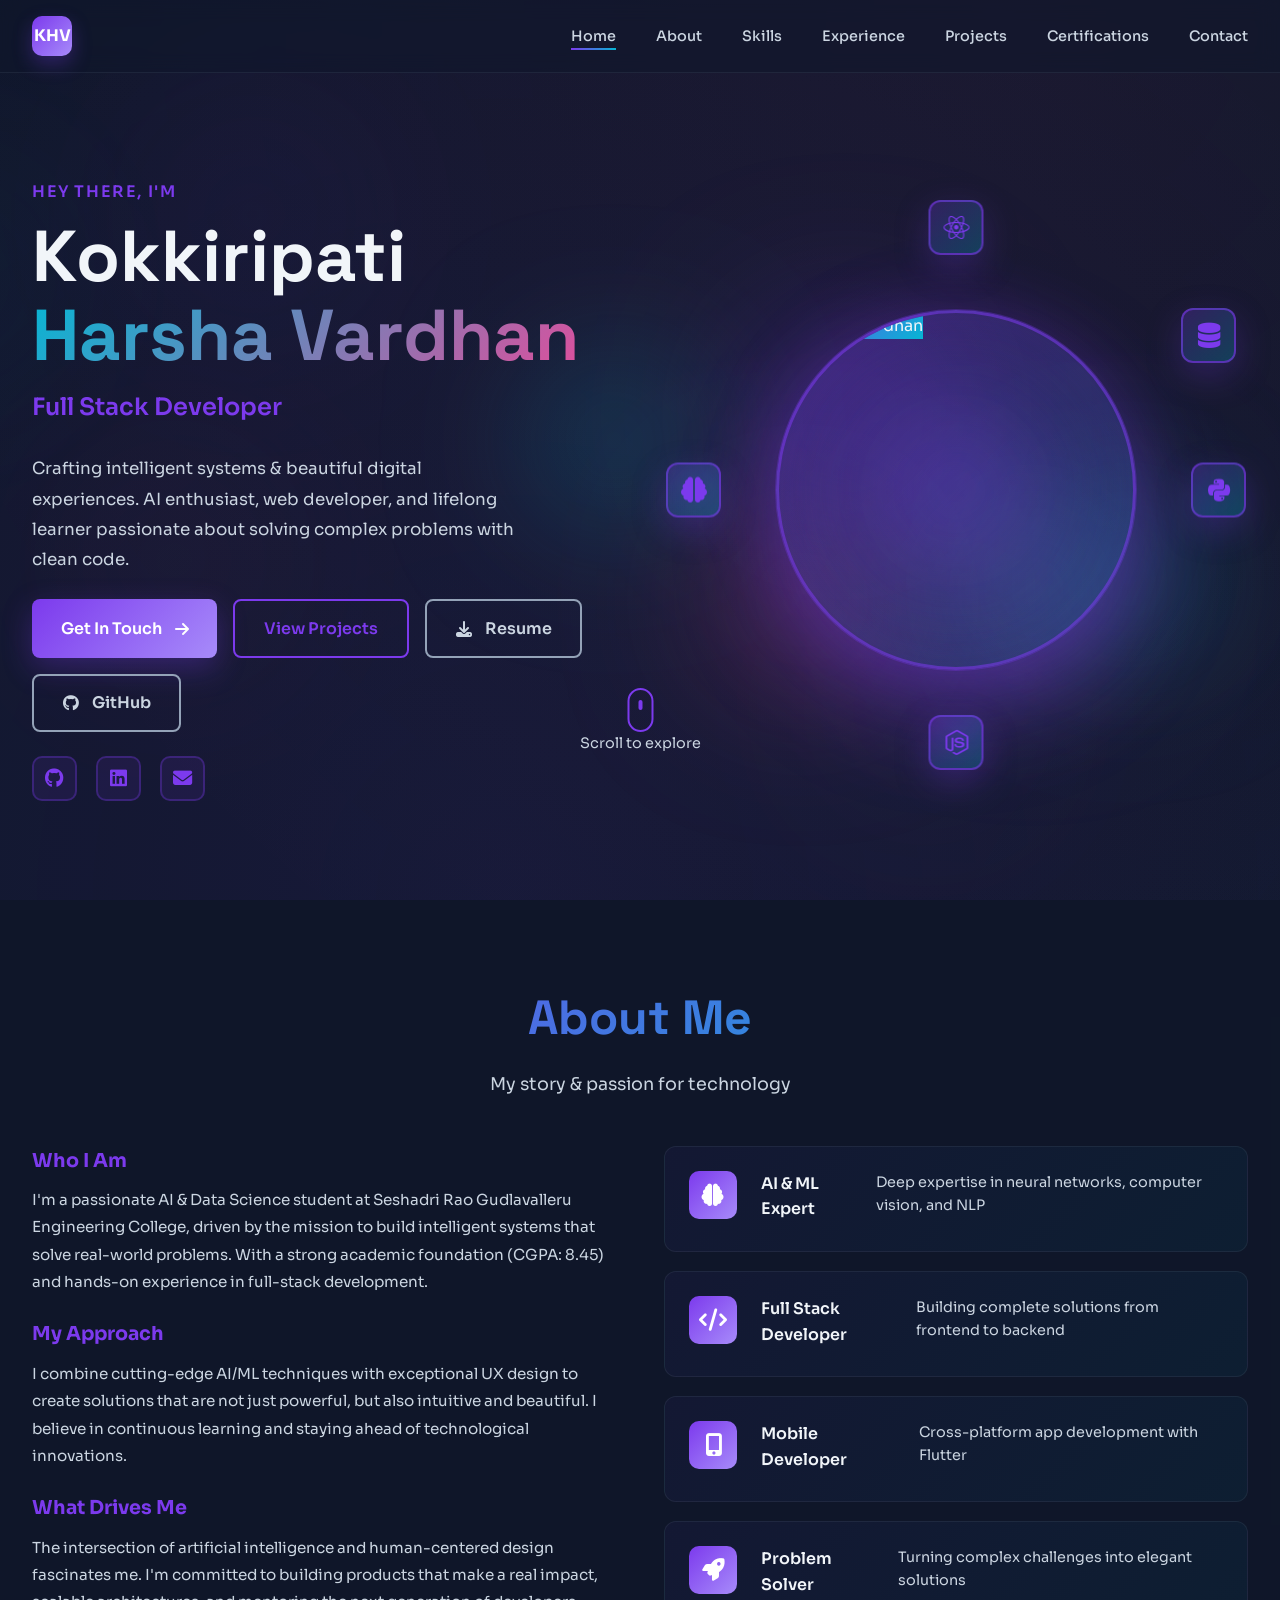
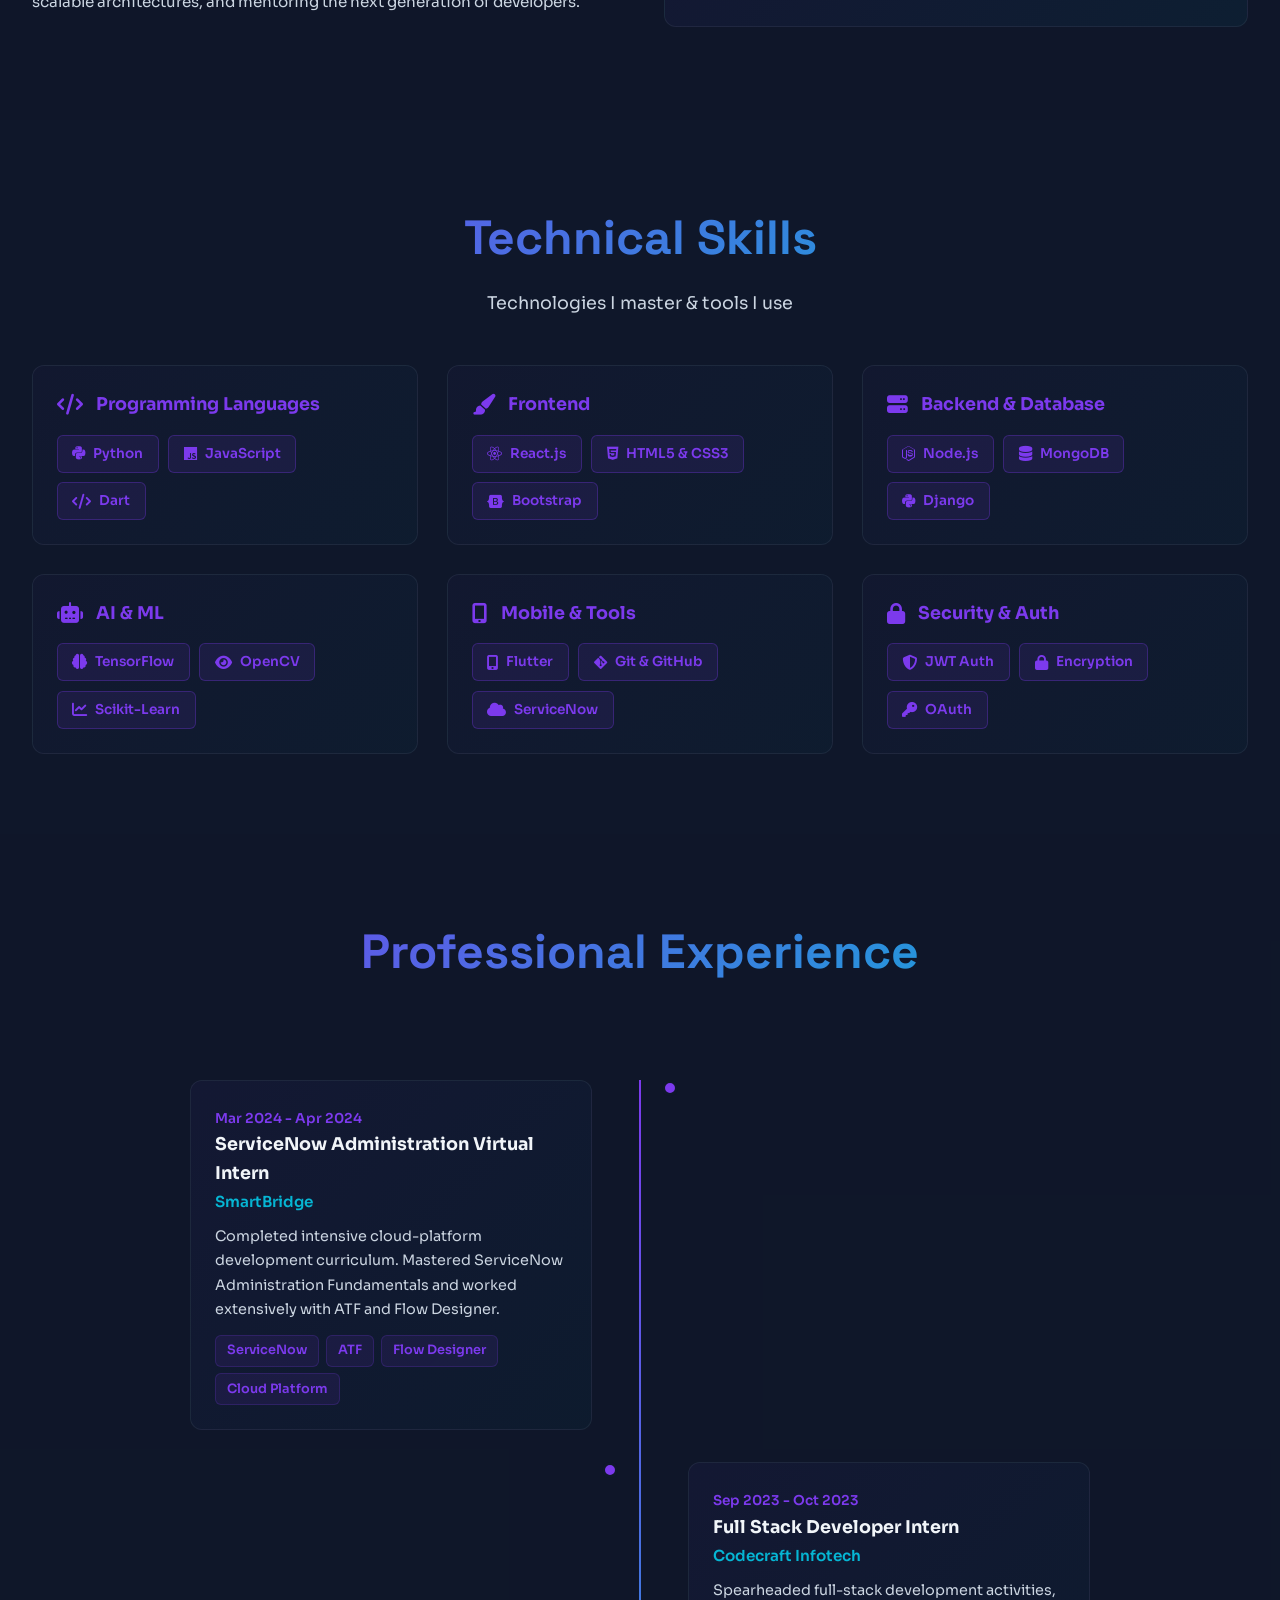
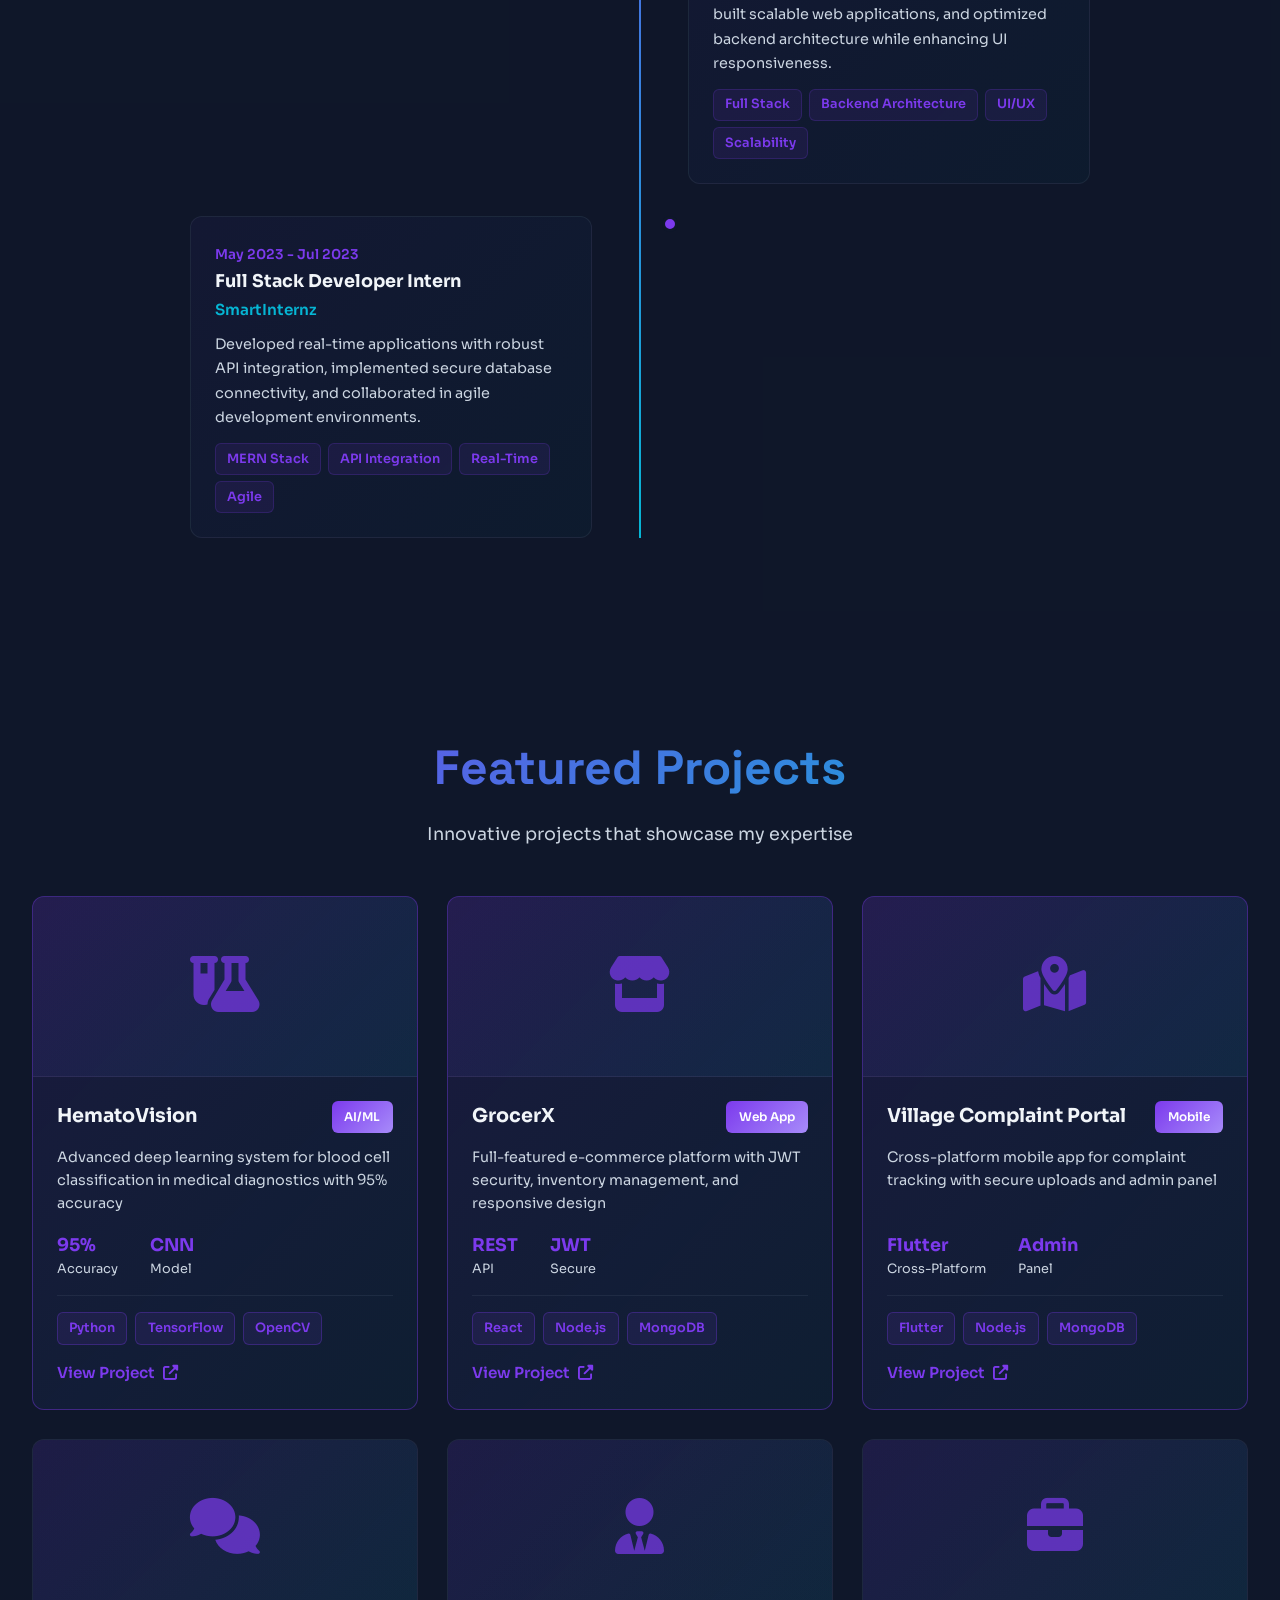
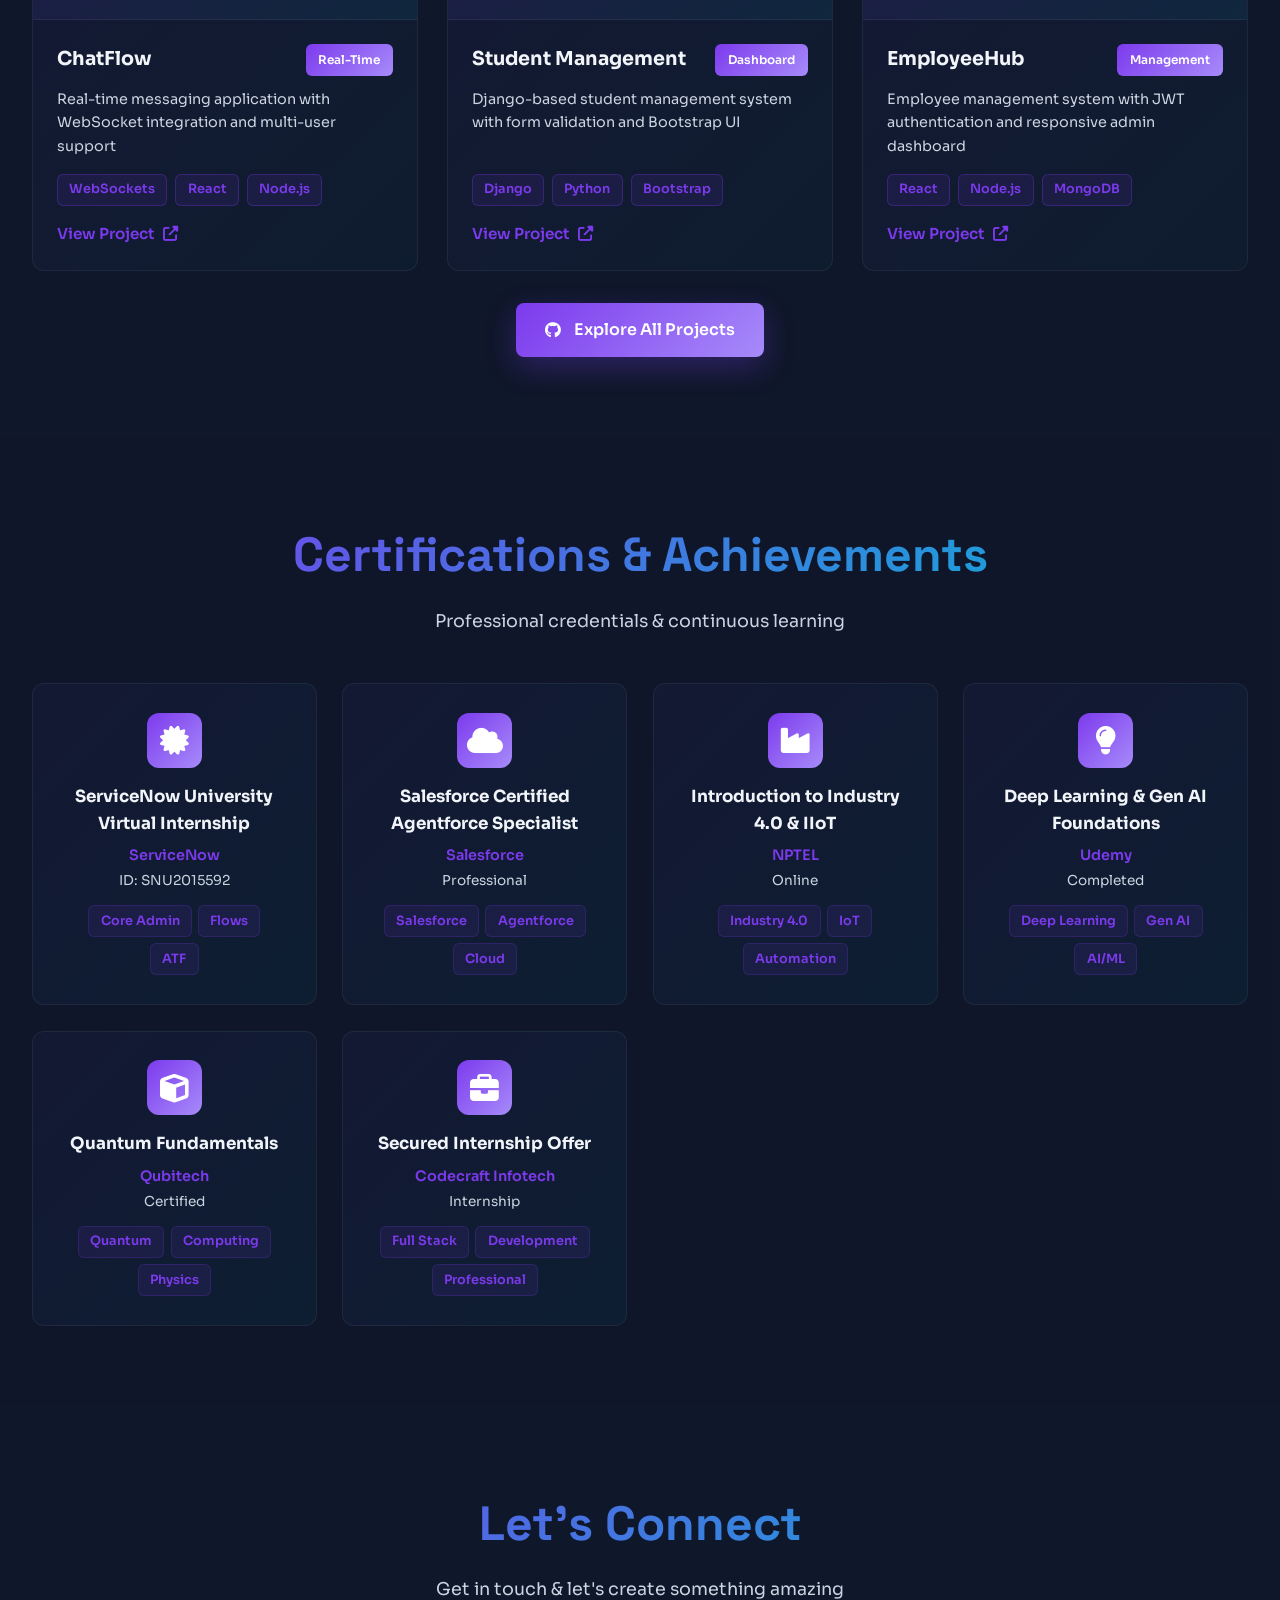
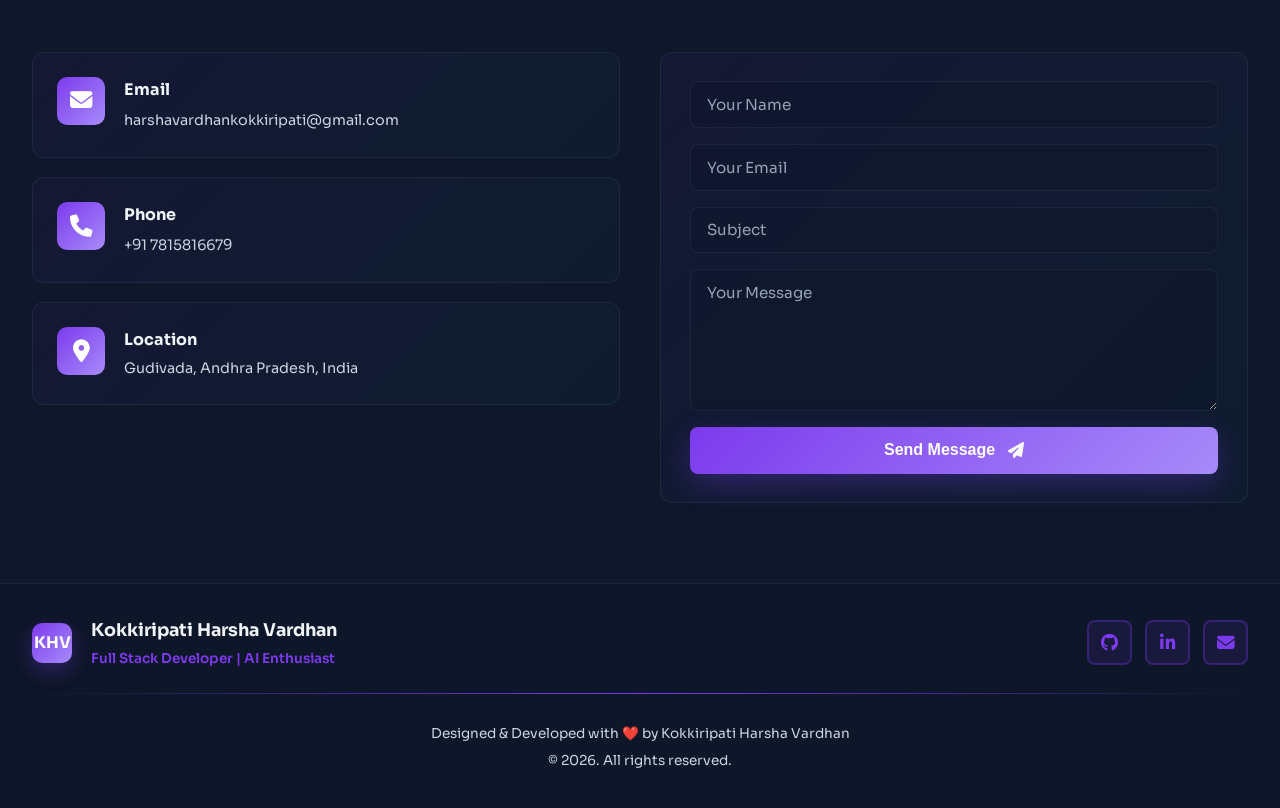
==== index.html @ be4bc1a2 "Update footer to two-row design with divider and fix profile photo to GitHub avatar" ====
<!DOCTYPE html>
<html lang="en">
<head>
    <meta charset="UTF-8">
    <meta name="viewport" content="width=device-width, initial-scale=1.0">
    <title>Harsha Vardhan - AI & Full Stack Developer | Premium Portfolio</title>
    <link rel="stylesheet" href="https://cdnjs.cloudflare.com/ajax/libs/font-awesome/6.4.0/css/all.min.css">
    <link href="https://fonts.googleapis.com/css2?family=Space+Grotesk:wght@400;500;600;700&family=Sora:wght@400;500;600;700&display=swap" rel="stylesheet">
    <link rel="stylesheet" href="styles.css">
</head>
<body>
    <!-- Animated Background -->
    <div class="animated-background">
        <div class="gradient-mesh"></div>
        <div class="particle-blobs">
            <div class="particle-blob blob-1"></div>
            <div class="particle-blob blob-2"></div>
            <div class="particle-blob blob-3"></div>
            <div class="particle-blob blob-4"></div>
            <div class="particle-blob blob-5"></div>
        </div>
    </div>

    <!-- Navigation -->
    <nav class="navbar" id="navbar">
        <div class="nav-container">
            <div class="logo">
                <div class="logo-circle">KHV</div>
            </div>
            <ul class="nav-menu" id="navMenu">
                <li><a href="#home" class="nav-link active">Home</a></li>
                <li><a href="#about" class="nav-link">About</a></li>
                <li><a href="#skills" class="nav-link">Skills</a></li>
                <li><a href="#experience" class="nav-link">Experience</a></li>
                <li><a href="#projects" class="nav-link">Projects</a></li>
                <li><a href="#certifications" class="nav-link">Certifications</a></li>
                <li><a href="#contact" class="nav-link">Contact</a></li>
            </ul>
            <button class="nav-toggle" id="navToggle">
                <span></span><span></span><span></span>
            </button>
        </div>
    </nav>

    <!-- Hero Section -->
    <section id="home" class="hero">
        <div class="hero-container">
            <div class="hero-content">
                <!-- Left: Text Content -->
                <div class="hero-text">
                    <div class="hero-greeting">Hey there, I'm</div>
                    <h1 class="hero-title">
                        <span class="name-first">Kokkiripati</span>
                        <span class="name-last gradient-text">Harsha Vardhan</span>
                    </h1>
                    <div class="typewriter-container">
                        <p class="typewriter">
                            <span class="typewriter-text">Full Stack Developer</span>
                        </p>
                    </div>
                    <p class="hero-bio">Crafting intelligent systems & beautiful digital experiences. AI enthusiast, web developer, and lifelong learner passionate about solving complex problems with clean code.</p>
                    
                    <!-- CTA Buttons -->
                    <div class="hero-buttons">
                        <a href="#contact" class="btn btn-primary">
                            <span>Get In Touch</span>
                            <i class="fas fa-arrow-right"></i>
                        </a>
                        <a href="#projects" class="btn btn-outline">
                            <span>View Projects</span>
                        </a>
                        <a href="https://drive.google.com/file/d/1blP6HQDmErhD-buP8S9JvxYqhUD2xd8I/view?usp=sharing" target="_blank" rel="noopener noreferrer" class="btn btn-ghost">
                            <i class="fas fa-download"></i>
                            <span>Resume</span>
                        </a>
                        <a href="https://github.com/Harsha2675" target="_blank" rel="noopener noreferrer" class="btn btn-ghost">
                            <i class="fab fa-github"></i>
                            <span>GitHub</span>
                        </a>
                    </div>

                    <!-- Social Icons -->
                    <div class="social-row">
                        <a href="https://github.com/Harsha2675" target="_blank" rel="noopener noreferrer" class="social-link">
                            <i class="fab fa-github"></i>
                        </a>
                        <a href="https://linkedin.com/in/kokkiripati-harsha-vardhan-733a02375" target="_blank" rel="noopener noreferrer" class="social-link">
                            <i class="fab fa-linkedin"></i>
                        </a>
                        <a href="mailto:harshavardhankokkiripati@gmail.com" class="social-link">
                            <i class="fas fa-envelope"></i>
                        </a>
                    </div>
                </div>

                <!-- Right: Profile Visual -->
                <div class="hero-visual">
                    <!-- Particle Blobs (Mouse Parallax) -->
                    <div class="floating-blobs">
                        <div class="blob blob-1"></div>
                        <div class="blob blob-2"></div>
                        <div class="blob blob-3"></div>
                        <div class="blob blob-4"></div>
                        <div class="blob blob-5"></div>
                    </div>

                    <!-- Profile Photo Container -->
                    <div class="profile-container">
                        <div class="profile-glow"></div>
                        <div class="profile-frame">
                            <img src="https://avatars.githubusercontent.com/u/122556837?v=4" alt="Harsha Vardhan" class="profile-photo">
                        </div>

                        <!-- Orbiting Tech Icons -->
                        <div class="tech-orbit">
                            <div class="orbit-icon orbit-1" data-icon="react">
                                <i class="fab fa-react"></i>
                            </div>
                            <div class="orbit-icon orbit-2" data-icon="python">
                                <i class="fab fa-python"></i>
                            </div>
                            <div class="orbit-icon orbit-3" data-icon="node">
                                <i class="fab fa-node-js"></i>
                            </div>
                            <div class="orbit-icon orbit-4" data-icon="brain">
                                <i class="fas fa-brain"></i>
                            </div>
                            <div class="orbit-icon orbit-5" data-icon="database">
                                <i class="fas fa-database"></i>
                            </div>
                        </div>
                    </div>
                </div>
            </div>

            <!-- Scroll Indicator -->
            <div class="scroll-indicator">
                <div class="mouse-icon">
                    <div class="mouse-wheel"></div>
                </div>
                <span>Scroll to explore</span>
            </div>
        </div>
    </section>

    <!-- About Section -->
    <section id="about" class="about section">
        <div class="section-container">
            <div class="section-header">
                <h2 class="section-title">About Me</h2>
                <p class="section-description">My story & passion for technology</p>
            </div>
            <div class="about-content">
                <div class="about-text">
                    <div class="text-block">
                        <h3>Who I Am</h3>
                        <p>I'm a passionate AI & Data Science student at Seshadri Rao Gudlavalleru Engineering College, driven by the mission to build intelligent systems that solve real-world problems. With a strong academic foundation (CGPA: 8.45) and hands-on experience in full-stack development.</p>
                    </div>
                    <div class="text-block">
                        <h3>My Approach</h3>
                        <p>I combine cutting-edge AI/ML techniques with exceptional UX design to create solutions that are not just powerful, but also intuitive and beautiful. I believe in continuous learning and staying ahead of technological innovations.</p>
                    </div>
                    <div class="text-block">
                        <h3>What Drives Me</h3>
                        <p>The intersection of artificial intelligence and human-centered design fascinates me. I'm committed to building products that make a real impact, scalable architectures, and mentoring the next generation of developers.</p>
                    </div>
                </div>
                <div class="about-features">
                    <div class="feature-card">
                        <div class="feature-icon">
                            <i class="fas fa-brain"></i>
                        </div>
                        <h4>AI & ML Expert</h4>
                        <p>Deep expertise in neural networks, computer vision, and NLP</p>
                    </div>
                    <div class="feature-card">
                        <div class="feature-icon">
                            <i class="fas fa-code"></i>
                        </div>
                        <h4>Full Stack Developer</h4>
                        <p>Building complete solutions from frontend to backend</p>
                    </div>
                    <div class="feature-card">
                        <div class="feature-icon">
                            <i class="fas fa-mobile-alt"></i>
                        </div>
                        <h4>Mobile Developer</h4>
                        <p>Cross-platform app development with Flutter</p>
                    </div>
                    <div class="feature-card">
                        <div class="feature-icon">
                            <i class="fas fa-rocket"></i>
                        </div>
                        <h4>Problem Solver</h4>
                        <p>Turning complex challenges into elegant solutions</p>
                    </div>
                </div>
            </div>
        </div>
    </section>

    <!-- Skills Section -->
    <section id="skills" class="skills section">
        <div class="section-container">
            <div class="section-header">
                <h2 class="section-title">Technical Skills</h2>
                <p class="section-description">Technologies I master & tools I use</p>
            </div>
            <div class="skills-grid">
                <div class="skill-category">
                    <h3 class="category-title">
                        <i class="fas fa-code"></i>
                        Programming Languages
                    </h3>
                    <div class="skills-container">
                        <div class="skill-badge">
                            <i class="fab fa-python"></i>
                            <span>Python</span>
                        </div>
                        <div class="skill-badge">
                            <i class="fab fa-js"></i>
                            <span>JavaScript</span>
                        </div>
                        <div class="skill-badge">
                            <i class="fas fa-code"></i>
                            <span>Dart</span>
                        </div>
                    </div>
                </div>
                <div class="skill-category">
                    <h3 class="category-title">
                        <i class="fas fa-paintbrush"></i>
                        Frontend
                    </h3>
                    <div class="skills-container">
                        <div class="skill-badge">
                            <i class="fab fa-react"></i>
                            <span>React.js</span>
                        </div>
                        <div class="skill-badge">
                            <i class="fab fa-html5"></i>
                            <span>HTML5 & CSS3</span>
                        </div>
                        <div class="skill-badge">
                            <i class="fab fa-bootstrap"></i>
                            <span>Bootstrap</span>
                        </div>
                    </div>
                </div>
                <div class="skill-category">
                    <h3 class="category-title">
                        <i class="fas fa-server"></i>
                        Backend & Database
                    </h3>
                    <div class="skills-container">
                        <div class="skill-badge">
                            <i class="fab fa-node-js"></i>
                            <span>Node.js</span>
                        </div>
                        <div class="skill-badge">
                            <i class="fas fa-database"></i>
                            <span>MongoDB</span>
                        </div>
                        <div class="skill-badge">
                            <i class="fab fa-python"></i>
                            <span>Django</span>
                        </div>
                    </div>
                </div>
                <div class="skill-category">
                    <h3 class="category-title">
                        <i class="fas fa-robot"></i>
                        AI & ML
                    </h3>
                    <div class="skills-container">
                        <div class="skill-badge">
                            <i class="fas fa-brain"></i>
                            <span>TensorFlow</span>
                        </div>
                        <div class="skill-badge">
                            <i class="fas fa-eye"></i>
                            <span>OpenCV</span>
                        </div>
                        <div class="skill-badge">
                            <i class="fas fa-chart-line"></i>
                            <span>Scikit-Learn</span>
                        </div>
                    </div>
                </div>
                <div class="skill-category">
                    <h3 class="category-title">
                        <i class="fas fa-mobile-alt"></i>
                        Mobile & Tools
                    </h3>
                    <div class="skills-container">
                        <div class="skill-badge">
                            <i class="fas fa-mobile-alt"></i>
                            <span>Flutter</span>
                        </div>
                        <div class="skill-badge">
                            <i class="fab fa-git-alt"></i>
                            <span>Git & GitHub</span>
                        </div>
                        <div class="skill-badge">
                            <i class="fas fa-cloud"></i>
                            <span>ServiceNow</span>
                        </div>
                    </div>
                </div>
                <div class="skill-category">
                    <h3 class="category-title">
                        <i class="fas fa-lock"></i>
                        Security & Auth
                    </h3>
                    <div class="skills-container">
                        <div class="skill-badge">
                            <i class="fas fa-shield-alt"></i>
                            <span>JWT Auth</span>
                        </div>
                        <div class="skill-badge">
                            <i class="fas fa-lock"></i>
                            <span>Encryption</span>
                        </div>
                        <div class="skill-badge">
                            <i class="fas fa-key"></i>
                            <span>OAuth</span>
                        </div>
                    </div>
                </div>
            </div>
        </div>
    </section>

    <!-- Experience Section -->
    <section id="experience" class="experience section">
        <div class="section-container">
            <div class="section-header">
                <h2 class="section-title">Professional Experience</h2>
                <p class="section-description">My career path & internships</p>
            </div>
            <div class="timeline-container">
                <div class="timeline">
                    <div class="timeline-item">
                        <div class="timeline-marker"></div>
                        <div class="timeline-content">
                            <span class="timeline-date">Mar 2024 - Apr 2024</span>
                            <h4>ServiceNow Administration Virtual Intern</h4>
                            <p class="company">SmartBridge</p>
                            <p class="description">Completed intensive cloud-platform development curriculum. Mastered ServiceNow Administration Fundamentals and worked extensively with ATF and Flow Designer.</p>
                            <div class="timeline-tags">
                                <span>ServiceNow</span>
                                <span>ATF</span>
                                <span>Flow Designer</span>
                                <span>Cloud Platform</span>
                            </div>
                        </div>
                    </div>
                    <div class="timeline-item">
                        <div class="timeline-marker"></div>
                        <div class="timeline-content">
                            <span class="timeline-date">Sep 2023 - Oct 2023</span>
                            <h4>Full Stack Developer Intern</h4>
                            <p class="company">Codecraft Infotech</p>
                            <p class="description">Spearheaded full-stack development activities, built scalable web applications, and optimized backend architecture while enhancing UI responsiveness.</p>
                            <div class="timeline-tags">
                                <span>Full Stack</span>
                                <span>Backend Architecture</span>
                                <span>UI/UX</span>
                                <span>Scalability</span>
                            </div>
                        </div>
                    </div>
                    <div class="timeline-item">
                        <div class="timeline-marker"></div>
                        <div class="timeline-content">
                            <span class="timeline-date">May 2023 - Jul 2023</span>
                            <h4>Full Stack Developer Intern</h4>
                            <p class="company">SmartInternz</p>
                            <p class="description">Developed real-time applications with robust API integration, implemented secure database connectivity, and collaborated in agile development environments.</p>
                            <div class="timeline-tags">
                                <span>MERN Stack</span>
                                <span>API Integration</span>
                                <span>Real-Time</span>
                                <span>Agile</span>
                            </div>
                        </div>
                    </div>
                </div>
            </div>
        </div>
    </section>

    <!-- Projects Section -->
    <section id="projects" class="projects section">
        <div class="section-container">
            <div class="section-header">
                <h2 class="section-title">Featured Projects</h2>
                <p class="section-description">Innovative projects that showcase my expertise</p>
            </div>
            <div class="projects-grid">
                <div class="project-card premium">
                    <div class="project-image">
                        <div class="image-placeholder">
                            <i class="fas fa-flask-vial"></i>
                        </div>
                    </div>
                    <div class="project-content">
                        <div class="project-header">
                            <h3>HematoVision</h3>
                            <span class="project-badge">AI/ML</span>
                        </div>
                        <p class="project-description">Advanced deep learning system for blood cell classification in medical diagnostics with 95% accuracy</p>
                        <div class="project-metrics">
                            <div class="metric">
                                <span class="metric-value">95%</span>
                                <span class="metric-label">Accuracy</span>
                            </div>
                            <div class="metric">
                                <span class="metric-value">CNN</span>
                                <span class="metric-label">Model</span>
                            </div>
                        </div>
                        <div class="project-tech">
                            <span class="tech-tag">Python</span>
                            <span class="tech-tag">TensorFlow</span>
                            <span class="tech-tag">OpenCV</span>
                        </div>
                        <a href="https://github.com/Harsha2675/HematoVision-Advanced-Blood-Cell-Classification" class="project-link" target="_blank" rel="noopener noreferrer">
                            <span>View Project</span>
                            <i class="fas fa-external-link-alt"></i>
                        </a>
                    </div>
                </div>

                <div class="project-card premium">
                    <div class="project-image">
                        <div class="image-placeholder">
                            <i class="fas fa-store"></i>
                        </div>
                    </div>
                    <div class="project-content">
                        <div class="project-header">
                            <h3>GrocerX</h3>
                            <span class="project-badge">Web App</span>
                        </div>
                        <p class="project-description">Full-featured e-commerce platform with JWT security, inventory management, and responsive design</p>
                        <div class="project-metrics">
                            <div class="metric">
                                <span class="metric-value">REST</span>
                                <span class="metric-label">API</span>
                            </div>
                            <div class="metric">
                                <span class="metric-value">JWT</span>
                                <span class="metric-label">Secure</span>
                            </div>
                        </div>
                        <div class="project-tech">
                            <span class="tech-tag">React</span>
                            <span class="tech-tag">Node.js</span>
                            <span class="tech-tag">MongoDB</span>
                        </div>
                        <a href="https://github.com/Harsha2675/GrocerX-Your-Digital-Grocery-Store-Experience" class="project-link" target="_blank" rel="noopener noreferrer">
                            <span>View Project</span>
                            <i class="fas fa-external-link-alt"></i>
                        </a>
                    </div>
                </div>

                <div class="project-card premium">
                    <div class="project-image">
                        <div class="image-placeholder">
                            <i class="fas fa-map-location-dot"></i>
                        </div>
                    </div>
                    <div class="project-content">
                        <div class="project-header">
                            <h3>Village Complaint Portal</h3>
                            <span class="project-badge">Mobile</span>
                        </div>
                        <p class="project-description">Cross-platform mobile app for complaint tracking with secure uploads and admin panel</p>
                        <div class="project-metrics">
                            <div class="metric">
                                <span class="metric-value">Flutter</span>
                                <span class="metric-label">Cross-Platform</span>
                            </div>
                            <div class="metric">
                                <span class="metric-value">Admin</span>
                                <span class="metric-label">Panel</span>
                            </div>
                        </div>
                        <div class="project-tech">
                            <span class="tech-tag">Flutter</span>
                            <span class="tech-tag">Node.js</span>
                            <span class="tech-tag">MongoDB</span>
                        </div>
                        <a href="https://github.com/Harsha2675/Village-Complaint-Portal" class="project-link" target="_blank" rel="noopener noreferrer">
                            <span>View Project</span>
                            <i class="fas fa-external-link-alt"></i>
                        </a>
                    </div>
                </div>

                <div class="project-card">
                    <div class="project-image">
                        <div class="image-placeholder">
                            <i class="fas fa-comments"></i>
                        </div>
                    </div>
                    <div class="project-content">
                        <div class="project-header">
                            <h3>ChatFlow</h3>
                            <span class="project-badge">Real-Time</span>
                        </div>
                        <p class="project-description">Real-time messaging application with WebSocket integration and multi-user support</p>
                        <div class="project-tech">
                            <span class="tech-tag">WebSockets</span>
                            <span class="tech-tag">React</span>
                            <span class="tech-tag">Node.js</span>
                        </div>
                        <a href="https://github.com/Harsha2675/Real-time-Chat-Application" class="project-link" target="_blank" rel="noopener noreferrer">
                            <span>View Project</span>
                            <i class="fas fa-external-link-alt"></i>
                        </a>
                    </div>
                </div>

                <div class="project-card">
                    <div class="project-image">
                        <div class="image-placeholder">
                            <i class="fas fa-user-tie"></i>
                        </div>
                    </div>
                    <div class="project-content">
                        <div class="project-header">
                            <h3>Student Management</h3>
                            <span class="project-badge">Dashboard</span>
                        </div>
                        <p class="project-description">Django-based student management system with form validation and Bootstrap UI</p>
                        <div class="project-tech">
                            <span class="tech-tag">Django</span>
                            <span class="tech-tag">Python</span>
                            <span class="tech-tag">Bootstrap</span>
                        </div>
                        <a href="https://github.com/Harsha2675/Student-Management-System" class="project-link" target="_blank" rel="noopener noreferrer">
                            <span>View Project</span>
                            <i class="fas fa-external-link-alt"></i>
                        </a>
                    </div>
                </div>

                <div class="project-card">
                    <div class="project-image">
                        <div class="image-placeholder">
                            <i class="fas fa-briefcase"></i>
                        </div>
                    </div>
                    <div class="project-content">
                        <div class="project-header">
                            <h3>EmployeeHub</h3>
                            <span class="project-badge">Management</span>
                        </div>
                        <p class="project-description">Employee management system with JWT authentication and responsive admin dashboard</p>
                        <div class="project-tech">
                            <span class="tech-tag">React</span>
                            <span class="tech-tag">Node.js</span>
                            <span class="tech-tag">MongoDB</span>
                        </div>
                        <a href="https://github.com/Harsha2675/Employee-Management-Application" class="project-link" target="_blank" rel="noopener noreferrer">
                            <span>View Project</span>
                            <i class="fas fa-external-link-alt"></i>
                        </a>
                    </div>
                </div>
            </div>
            <div class="view-all">
                <a href="https://github.com/Harsha2675" class="btn btn-primary" target="_blank" rel="noopener noreferrer">
                    <i class="fab fa-github"></i>
                    <span>Explore All Projects</span>
                </a>
            </div>
        </div>
    </section>

    <!-- Certifications Section -->
    <section id="certifications" class="certifications section">
        <div class="section-container">
            <div class="section-header">
                <h2 class="section-title">Certifications & Achievements</h2>
                <p class="section-description">Professional credentials & continuous learning</p>
            </div>
            <div class="certifications-grid">
                <div class="cert-card">
                    <div class="cert-icon">
                        <i class="fas fa-certificate"></i>
                    </div>
                    <h4>ServiceNow University Virtual Internship</h4>
                    <p class="cert-issuer">ServiceNow</p>
                    <p class="cert-date">ID: SNU2015592</p>
                    <div class="cert-skills">
                        <span>Core Admin</span>
                        <span>Flows</span>
                        <span>ATF</span>
                    </div>
                </div>
                <div class="cert-card">
                    <div class="cert-icon">
                        <i class="fas fa-cloud"></i>
                    </div>
                    <h4>Salesforce Certified Agentforce Specialist</h4>
                    <p class="cert-issuer">Salesforce</p>
                    <p class="cert-date">Professional</p>
                    <div class="cert-skills">
                        <span>Salesforce</span>
                        <span>Agentforce</span>
                        <span>Cloud</span>
                    </div>
                </div>
                <div class="cert-card">
                    <div class="cert-icon">
                        <i class="fas fa-industry"></i>
                    </div>
                    <h4>Introduction to Industry 4.0 & IIoT</h4>
                    <p class="cert-issuer">NPTEL</p>
                    <p class="cert-date">Online</p>
                    <div class="cert-skills">
                        <span>Industry 4.0</span>
                        <span>IoT</span>
                        <span>Automation</span>
                    </div>
                </div>
                <div class="cert-card">
                    <div class="cert-icon">
                        <i class="fas fa-lightbulb"></i>
                    </div>
                    <h4>Deep Learning & Gen AI Foundations</h4>
                    <p class="cert-issuer">Udemy</p>
                    <p class="cert-date">Completed</p>
                    <div class="cert-skills">
                        <span>Deep Learning</span>
                        <span>Gen AI</span>
                        <span>AI/ML</span>
                    </div>
                </div>
                <div class="cert-card">
                    <div class="cert-icon">
                        <i class="fas fa-cube"></i>
                    </div>
                    <h4>Quantum Fundamentals</h4>
                    <p class="cert-issuer">Qubitech</p>
                    <p class="cert-date">Certified</p>
                    <div class="cert-skills">
                        <span>Quantum</span>
                        <span>Computing</span>
                        <span>Physics</span>
                    </div>
                </div>
                <div class="cert-card">
                    <div class="cert-icon">
                        <i class="fas fa-briefcase"></i>
                    </div>
                    <h4>Secured Internship Offer</h4>
                    <p class="cert-issuer">Codecraft Infotech</p>
                    <p class="cert-date">Internship</p>
                    <div class="cert-skills">
                        <span>Full Stack</span>
                        <span>Development</span>
                        <span>Professional</span>
                    </div>
                </div>
            </div>

        </div>
    </section>

    <!-- Contact Section -->
    <section id="contact" class="contact section">
        <div class="section-container">
            <div class="section-header">
                <h2 class="section-title">Let's Connect</h2>
                <p class="section-description">Get in touch & let's create something amazing</p>
            </div>
            <div class="contact-wrapper">
                <div class="contact-info">
                    <div class="info-card">
                        <div class="info-icon">
                            <i class="fas fa-envelope"></i>
                        </div>
                        <div>
                            <h4>Email</h4>
                            <a href="mailto:harshavardhankokkiripati@gmail.com">harshavardhankokkiripati@gmail.com</a>
                        </div>
                    </div>
                    <div class="info-card">
                        <div class="info-icon">
                            <i class="fas fa-phone"></i>
                        </div>
                        <div>
                            <h4>Phone</h4>
                            <a href="tel:+917815816679">+91 7815816679</a>
                        </div>
                    </div>
                    <div class="info-card">
                        <div class="info-icon">
                            <i class="fas fa-map-marker-alt"></i>
                        </div>
                        <div>
                            <h4>Location</h4>
                            <p>Gudivada, Andhra Pradesh, India</p>
                        </div>
                    </div>
                </div>
                <form class="contact-form" id="contactForm">
                    <div class="form-group">
                        <input type="text" placeholder="Your Name" required>
                    </div>
                    <div class="form-group">
                        <input type="email" placeholder="Your Email" required>
                    </div>
                    <div class="form-group">
                        <input type="text" placeholder="Subject" required>
                    </div>
                    <div class="form-group">
                        <textarea placeholder="Your Message" rows="6" required></textarea>
                    </div>
                    <button type="submit" class="btn btn-primary btn-full">
                        <span>Send Message</span>
                        <i class="fas fa-paper-plane"></i>
                    </button>
                </form>
            </div>
        </div>
    </section>

    <!-- Footer -->
    <footer class="footer">
        <div class="footer-wrapper">
            <!-- Footer Top Row -->
            <div class="footer-top">
                <div class="footer-branding">
                    <div class="logo-circle">KHV</div>
                    <div>
                        <h3>Kokkiripati Harsha Vardhan</h3>
                        <p>Full Stack Developer | AI Enthusiast</p>
                    </div>
                </div>
                <div class="footer-social">
                    <a href="https://github.com/Harsha2675" target="_blank" rel="noopener noreferrer" class="footer-social-btn">
                        <i class="fab fa-github"></i>
                    </a>
                    <a href="https://linkedin.com/in/kokkiripati-harsha-vardhan-733a02375" target="_blank" rel="noopener noreferrer" class="footer-social-btn">
                        <i class="fab fa-linkedin-in"></i>
                    </a>
                    <a href="mailto:harshavardhankokkiripati@gmail.com" class="footer-social-btn">
                        <i class="fas fa-envelope"></i>
                    </a>
                </div>
            </div>

            <!-- Divider -->
            <div class="footer-divider"></div>

            <!-- Footer Bottom Row -->
            <div class="footer-bottom">
                <p>Designed & Developed with <span class="footer-heart">❤️</span> by Kokkiripati Harsha Vardhan</p>
                <p>&copy; 2026. All rights reserved.</p>
            </div>
        </div>
    </footer>

    <script src="script.js"></script>
</body>
</html>
---- styles.css ----
/* ==================== VARIABLES & RESET ==================== */
:root {
    --primary: #7c3aed;
    --primary-light: #a78bfa;
    --secondary: #06b6d4;
    --accent: #ec4899;
    --dark: #0f172a;
    --dark-light: #1e293b;
    --text-primary: #f1f5f9;
    --text-secondary: #cbd5e1;
    --text-muted: #94a3b8;
    --border: rgba(148, 163, 184, 0.1);
    --shadow-sm: 0 2px 4px rgba(0, 0, 0, 0.1);
    --shadow-md: 0 10px 25px rgba(0, 0, 0, 0.15);
    --shadow-lg: 0 20px 50px rgba(0, 0, 0, 0.25);
}

* {
    margin: 0;
    padding: 0;
    box-sizing: border-box;
}

html {
    scroll-behavior: smooth;
}

body {
    font-family: 'Sora', -apple-system, BlinkMacSystemFont, 'Segoe UI', sans-serif;
    background: var(--dark);
    color: var(--text-primary);
    line-height: 1.6;
    overflow-x: hidden;
}

/* ==================== ANIMATED BACKGROUND ==================== */
.animated-background {
    position: fixed;
    width: 100%;
    height: 100%;
    top: 0;
    left: 0;
    z-index: -1;
    overflow: hidden;
}

.gradient-mesh {
    position: absolute;
    width: 200%;
    height: 200%;
    background: radial-gradient(circle at 20% 50%, rgba(124, 58, 237, 0.08) 0%, transparent 50%),
                radial-gradient(circle at 80% 80%, rgba(6, 182, 212, 0.06) 0%, transparent 50%),
                radial-gradient(circle at 40% 0%, rgba(236, 72, 153, 0.05) 0%, transparent 50%);
    animation: meshMove 30s ease infinite;
}

@keyframes meshMove {
    0%, 100% { transform: translate(0, 0); }
    50% { transform: translate(50px, 50px); }
}

.particle-blobs {
    position: absolute;
    width: 100%;
    height: 100%;
}

.particle-blob {
    position: absolute;
    border-radius: 50%;
    filter: blur(100px);
    opacity: 0.06;
}

.blob-1 {
    width: 500px;
    height: 500px;
    background: var(--primary);
    top: -200px;
    right: -200px;
    animation: float-blob 25s ease-in-out infinite;
}

.blob-2 {
    width: 400px;
    height: 400px;
    background: var(--secondary);
    bottom: -150px;
    left: -150px;
    animation: float-blob 30s ease-in-out infinite reverse;
}

.blob-3 {
    width: 350px;
    height: 350px;
    background: var(--accent);
    top: 50%;
    left: 5%;
    animation: float-blob 28s ease-in-out infinite;
}

.blob-4 {
    width: 400px;
    height: 400px;
    background: var(--primary-light);
    bottom: 25%;
    right: 5%;
    animation: float-blob 32s ease-in-out infinite reverse;
}

.blob-5 {
    width: 300px;
    height: 300px;
    background: var(--secondary);
    top: 20%;
    right: 20%;
    animation: float-blob 26s ease-in-out infinite;
}

@keyframes float-blob {
    0%, 100% { transform: translateY(0px) rotate(0deg); }
    50% { transform: translateY(-40px) rotate(180deg); }
}

/* ==================== NAVBAR ==================== */
.navbar {
    position: fixed;
    width: 100%;
    top: 0;
    z-index: 1000;
    background: rgba(15, 23, 42, 0.5);
    backdrop-filter: blur(10px);
    border-bottom: 1px solid var(--border);
    transition: all 0.3s ease;
    padding: 1rem 0;
}

.navbar.scrolled {
    padding: 0.5rem 0;
    background: rgba(15, 23, 42, 0.8);
    backdrop-filter: blur(15px);
    box-shadow: var(--shadow-md);
}

.nav-container {
    display: flex;
    justify-content: space-between;
    align-items: center;
    padding: 0 2rem;
    max-width: 1400px;
    margin: 0 auto;
}

.logo {
    display: flex;
    align-items: center;
    gap: 0.8rem;
}

.logo-circle {
    width: 40px;
    height: 40px;
    background: linear-gradient(135deg, var(--primary), var(--primary-light));
    border-radius: 10px;
    display: flex;
    align-items: center;
    justify-content: center;
    font-size: 1rem;
    font-weight: 700;
    color: white;
    box-shadow: 0 8px 20px rgba(124, 58, 237, 0.3);
    transition: all 0.3s ease;
}

.logo-circle:hover {
    transform: scale(1.1) rotateZ(10deg);
}

.nav-menu {
    display: flex;
    list-style: none;
    gap: 2.5rem;
}

.nav-link {
    text-decoration: none;
    color: var(--text-secondary);
    font-weight: 500;
    font-size: 0.9rem;
    transition: all 0.3s ease;
    position: relative;
}

.nav-link::after {
    content: '';
    position: absolute;
    bottom: -5px;
    left: 0;
    width: 0;
    height: 2px;
    background: linear-gradient(90deg, var(--primary), var(--secondary));
    transition: width 0.3s ease;
}

.nav-link:hover {
    color: var(--primary);
}

.nav-link:hover::after,
.nav-link.active::after {
    width: 100%;
}

.nav-toggle {
    display: none;
    background: none;
    border: none;
    cursor: pointer;
    flex-direction: column;
    gap: 5px;
    z-index: 1001;
}

.nav-toggle span {
    width: 24px;
    height: 2px;
    background: var(--primary);
    border-radius: 2px;
    transition: all 0.3s ease;
}

.nav-toggle.active span:nth-child(1) {
    transform: rotate(45deg) translate(10px, 10px);
}

.nav-toggle.active span:nth-child(2) {
    opacity: 0;
}

.nav-toggle.active span:nth-child(3) {
    transform: rotate(-45deg) translate(7px, -7px);
}

/* ==================== HERO SECTION ==================== */
.hero {
    min-height: 100vh;
    display: flex;
    align-items: center;
    justify-content: center;
    padding-top: 80px;
    position: relative;
    overflow: hidden;
}

.hero-container {
    width: 100%;
    position: relative;
}

.hero-content {
    display: grid;
    grid-template-columns: 1fr 1fr;
    gap: 3rem;
    align-items: center;
    padding: 0 2rem;
    max-width: 1400px;
    margin: 0 auto;
}

/* Hero Text */
.hero-text {
    animation: slideInLeft 1s cubic-bezier(0.34, 1.56, 0.64, 1);
    z-index: 10;
}

.hero-greeting {
    font-size: 1rem;
    font-weight: 600;
    letter-spacing: 0.1em;
    color: var(--primary);
    text-transform: uppercase;
    margin-bottom: 0.8rem;
    animation: fadeInDown 0.8s ease 0.2s both;
}

.hero-title {
    font-family: 'Space Grotesk', sans-serif;
    font-size: 4.5rem;
    font-weight: 800;
    line-height: 1.1;
    margin-bottom: 0.8rem;
    color: var(--text-primary);
    animation: slideInLeft 1s cubic-bezier(0.34, 1.56, 0.64, 1) 0.3s both;
}

.name-first {
    display: block;
    color: var(--text-primary);
}

.name-last {
    display: block;
}

.gradient-text {
    background: linear-gradient(135deg, var(--secondary), var(--accent));
    -webkit-background-clip: text;
    -webkit-text-fill-color: transparent;
    background-clip: text;
}

/* Typewriter Effect */
.typewriter-container {
    height: 50px;
    margin-bottom: 1rem;
    overflow: hidden;
}

.typewriter {
    font-size: 1.5rem;
    font-weight: 600;
    color: var(--primary);
    min-height: 50px;
    animation: slideInLeft 1s cubic-bezier(0.34, 1.56, 0.64, 1) 0.6s both;
}

.typewriter-text {
    display: inline-block;
    white-space: nowrap;
}

@keyframes typewriter {
    0% { width: 0; }
    50% { width: 100%; }
    100% { width: 0; }
}

@keyframes blink {
    0%, 100% { border-right-color: var(--primary); }
    50% { border-right-color: transparent; }
}

.hero-bio {
    font-size: 1.05rem;
    color: var(--text-secondary);
    line-height: 1.8;
    margin-bottom: 1.5rem;
    max-width: 500px;
    animation: slideInLeft 1s cubic-bezier(0.34, 1.56, 0.64, 1) 0.9s both;
}

/* CTA Buttons */
.hero-buttons {
    display: flex;
    gap: 1rem;
    margin-bottom: 1.5rem;
    flex-wrap: wrap;
    animation: slideInLeft 1s cubic-bezier(0.34, 1.56, 0.64, 1) 1.2s both;
}

.btn {
    padding: 0.9rem 1.8rem;
    border: none;
    border-radius: 8px;
    font-weight: 600;
    text-decoration: none;
    cursor: pointer;
    transition: all 0.3s ease;
    display: inline-flex;
    align-items: center;
    gap: 0.8rem;
    font-size: 1rem;
}

.btn-primary {
    background: linear-gradient(135deg, var(--primary), var(--primary-light));
    color: white;
    box-shadow: 0 10px 30px rgba(124, 58, 237, 0.3);
}

.btn-primary:hover {
    transform: translateY(-3px) scale(1.05);
    box-shadow: 0 20px 50px rgba(124, 58, 237, 0.5);
}

.btn-outline {
    background: transparent;
    color: var(--primary);
    border: 2px solid var(--primary);
}

.btn-outline:hover {
    background: var(--primary);
    color: white;
    transform: translateY(-2px) scale(1.03);
}

.btn-ghost {
    background: transparent;
    color: var(--text-secondary);
    border: 2px solid var(--text-muted);
}

.btn-ghost:hover {
    color: var(--primary);
    border-color: var(--primary);
    transform: translateY(-2px);
}

.btn-full {
    width: 100%;
    justify-content: center;
}

/* Social Row */
.social-row {
    display: flex;
    gap: 1.2rem;
    margin-top: 1rem;
    animation: slideInLeft 1s cubic-bezier(0.34, 1.56, 0.64, 1) 1.5s both;
}

.social-link {
    width: 45px;
    height: 45px;
    background: rgba(124, 58, 237, 0.1);
    border: 2px solid rgba(124, 58, 237, 0.3);
    border-radius: 10px;
    display: flex;
    align-items: center;
    justify-content: center;
    color: var(--primary);
    text-decoration: none;
    font-size: 1.2rem;
    transition: all 0.3s ease;
}

.social-link:hover {
    background: linear-gradient(135deg, var(--primary), var(--primary-light));
    color: white;
    border-color: transparent;
    transform: translateY(-5px) scale(1.15) rotate(5deg);
    box-shadow: 0 15px 35px rgba(124, 58, 237, 0.4);
}

/* Hero Visual */
.hero-visual {
    position: relative;
    display: flex;
    justify-content: center;
    align-items: center;
    min-height: 500px;
    animation: slideInRight 1s cubic-bezier(0.34, 1.56, 0.64, 1) 0.3s both;
}

/* Floating Blobs */
.floating-blobs {
    position: absolute;
    width: 100%;
    height: 100%;
    top: 0;
    left: 0;
}

.blob {
    position: absolute;
    border-radius: 50%;
    filter: blur(60px);
    opacity: 0.15;
    mix-blend-mode: screen;
}

.blob-1 {
    width: 250px;
    height: 250px;
    background: var(--primary);
    top: 10%;
    left: 10%;
    animation: float 6s ease-in-out infinite;
}

.blob-2 {
    width: 200px;
    height: 200px;
    background: var(--secondary);
    top: 20%;
    right: 15%;
    animation: float 7s ease-in-out infinite reverse;
}

.blob-3 {
    width: 220px;
    height: 220px;
    background: var(--accent);
    bottom: 15%;
    left: 5%;
    animation: float 8s ease-in-out infinite;
}

.blob-4 {
    width: 200px;
    height: 200px;
    background: var(--primary-light);
    bottom: 10%;
    right: 20%;
    animation: float 9s ease-in-out infinite reverse;
}

.blob-5 {
    width: 180px;
    height: 180px;
    background: var(--secondary);
    top: 50%;
    right: 5%;
    animation: float 6.5s ease-in-out infinite;
}

@keyframes float {
    0%, 100% { transform: translateY(0px) translateX(0px); }
    33% { transform: translateY(-30px) translateX(20px); }
    66% { transform: translateY(30px) translateX(-20px); }
}

/* Profile Container */
.profile-container {
    position: relative;
    width: 360px;
    height: 360px;
    z-index: 20;
}

.profile-glow {
    position: absolute;
    inset: -40px;
    background: radial-gradient(circle, rgba(124, 58, 237, 0.4) 0%, transparent 70%);
    border-radius: 50%;
    animation: pulse-glow 3s ease-in-out infinite;
    filter: blur(30px);
}

@keyframes pulse-glow {
    0%, 100% { transform: scale(1); opacity: 0.6; }
    50% { transform: scale(1.15); opacity: 0.9; }
}

.profile-frame {
    position: absolute;
    inset: 0;
    border-radius: 50%;
    overflow: hidden;
    border: 3px solid rgba(124, 58, 237, 0.6);
    background: linear-gradient(135deg, rgba(124, 58, 237, 0.2), rgba(6, 182, 212, 0.15));
    box-shadow: 0 40px 100px rgba(124, 58, 237, 0.4),
                inset 0 0 80px rgba(124, 58, 237, 0.2),
                0 0 0 1px rgba(124, 58, 237, 0.3);
    animation: slideInRight 1s cubic-bezier(0.34, 1.56, 0.64, 1) 0.3s both;
}

.profile-photo {
    width: 100%;
    height: 100%;
    object-fit: cover;
    object-position: center 15%;
    transition: transform 0.7s cubic-bezier(0.34, 1.56, 0.64, 1);
    background: linear-gradient(135deg, var(--primary), var(--secondary));
}

.profile-frame:hover .profile-photo {
    transform: scale(1.1) translateY(-10px);
}

/* Orbiting Tech Icons */
.tech-orbit {
    position: absolute;
    inset: -80px;
    animation: orbit-rotate 25s linear infinite;
}

@keyframes orbit-rotate {
    from { transform: rotate(0deg); }
    to { transform: rotate(360deg); }
}

.orbit-icon {
    position: absolute;
    width: 55px;
    height: 55px;
    background: linear-gradient(135deg, rgba(124, 58, 237, 0.25), rgba(6, 182, 212, 0.25));
    border: 2px solid rgba(124, 58, 237, 0.6);
    border-radius: 12px;
    display: flex;
    align-items: center;
    justify-content: center;
    color: var(--primary);
    font-size: 1.6rem;
    backdrop-filter: blur(12px);
    box-shadow: 0 12px 35px rgba(124, 58, 237, 0.25);
    animation: icon-counter-rotate 25s linear infinite;
    transition: all 0.3s ease;
}

@keyframes icon-counter-rotate {
    from { transform: rotate(0deg); }
    to { transform: rotate(-360deg); }
}

.orbit-icon:hover {
    background: linear-gradient(135deg, var(--primary), var(--primary-light));
    color: white;
    border-color: white;
    transform: scale(1.2);
    box-shadow: 0 20px 50px rgba(124, 58, 237, 0.5);
}

.orbit-1 { top: -30px; left: 50%; transform: translateX(-50%); }
.orbit-2 { top: 50%; right: -30px; transform: translateY(-50%); }
.orbit-3 { bottom: -20px; right: 50%; transform: translateX(50%); }
.orbit-4 { top: 50%; left: -30px; transform: translateY(-50%); }
.orbit-5 { top: 15%; right: -20px; }

/* Scroll Indicator */
.scroll-indicator {
    position: absolute;
    bottom: 30px;
    left: 50%;
    transform: translateX(-50%);
    text-align: center;
    animation: fadeIn 1s ease 2s both;
}

.scroll-indicator span {
    font-size: 0.9rem;
    color: var(--text-secondary);
    display: block;
    margin-bottom: 1rem;
}

.mouse-icon {
    width: 26px;
    height: 44px;
    border: 2px solid var(--primary);
    border-radius: 14px;
    margin: 0 auto;
    display: flex;
    align-items: flex-start;
    justify-content: center;
    padding-top: 10px;
}

.mouse-wheel {
    width: 4px;
    height: 10px;
    background: var(--primary);
    border-radius: 2px;
    animation: mouse-scroll 2s ease-in-out infinite;
}

@keyframes mouse-scroll {
    0%, 100% { opacity: 1; transform: translateY(0); }
    50% { opacity: 0.3; transform: translateY(12px); }
}

/* Animations */
@keyframes slideInLeft {
    from {
        opacity: 0;
        transform: translateX(-60px);
    }
    to {
        opacity: 1;
        transform: translateX(0);
    }
}

@keyframes slideInRight {
    from {
        opacity: 0;
        transform: translateX(60px);
    }
    to {
        opacity: 1;
        transform: translateX(0);
    }
}

@keyframes fadeInDown {
    from {
        opacity: 0;
        transform: translateY(-20px);
    }
    to {
        opacity: 1;
        transform: translateY(0);
    }
}

@keyframes fadeInUp {
    from {
        opacity: 0;
        transform: translateY(30px);
    }
    to {
        opacity: 1;
        transform: translateY(0);
    }
}

@keyframes fadeIn {
    from { opacity: 0; }
    to { opacity: 1; }
}

@keyframes slideUpIn {
    from {
        opacity: 0;
        transform: translateY(60px);
    }
    to {
        opacity: 1;
        transform: translateY(0);
    }
}

/* ==================== SECTIONS ==================== */
.section {
    position: relative;
    padding: 5rem 0;
    overflow: hidden;
}

.section:nth-child(even) {
    background: rgba(15, 23, 42, 0.4);
}

.section.animate-in {
    animation: slideUpIn 0.8s cubic-bezier(0.34, 1.56, 0.64, 1);
}

.section-container {
    max-width: 1400px;
    margin: 0 auto;
    padding: 0 2rem;
}

.section-header {
    text-align: center;
    margin-bottom: 3rem;
    animation: fadeInUp 0.8s ease;
}

.section-title {
    font-family: 'Space Grotesk', sans-serif;
    font-size: 3rem;
    font-weight: 700;
    margin-bottom: 0.8rem;
    background: linear-gradient(135deg, var(--primary), var(--secondary));
    -webkit-background-clip: text;
    -webkit-text-fill-color: transparent;
    background-clip: text;
}

.section-description {
    font-size: 1.1rem;
    color: var(--text-secondary);
}

/* ==================== ABOUT SECTION ==================== */
.about-content {
    display: grid;
    grid-template-columns: 1fr 1fr;
    gap: 3rem;
    align-items: start;
}

.about-text {
    animation: slideInLeft 0.8s ease;
}

.text-block {
    margin-bottom: 1.5rem;
    transition: transform 0.3s ease;
}

.text-block:hover {
    transform: translateX(8px);
}

.text-block h3 {
    font-size: 1.2rem;
    color: var(--primary);
    margin-bottom: 0.6rem;
    font-weight: 700;
}

.text-block p {
    color: var(--text-secondary);
    line-height: 1.8;
    font-size: 0.95rem;
}

.about-features {
    display: grid;
    grid-template-columns: 1fr;
    gap: 1.2rem;
    animation: slideInRight 0.8s ease;
}

.feature-card {
    background: linear-gradient(135deg, rgba(124, 58, 237, 0.05), rgba(6, 182, 212, 0.05));
    border: 1px solid var(--border);
    border-radius: 12px;
    padding: 1.5rem;
    transition: all 0.4s cubic-bezier(0.34, 1.56, 0.64, 1);
    display: flex;
    align-items: flex-start;
    gap: 1.5rem;
    animation: fadeInUp 0.8s ease;
}

.feature-card:nth-child(1) { animation-delay: 0.1s; }
.feature-card:nth-child(2) { animation-delay: 0.2s; }
.feature-card:nth-child(3) { animation-delay: 0.3s; }
.feature-card:nth-child(4) { animation-delay: 0.4s; }

.feature-card:hover {
    border-color: var(--primary);
    background: linear-gradient(135deg, rgba(124, 58, 237, 0.15), rgba(6, 182, 212, 0.1));
    transform: translateY(-8px) translateX(8px);
    box-shadow: 0 20px 50px rgba(124, 58, 237, 0.2);
}

.feature-icon {
    width: 48px;
    height: 48px;
    background: linear-gradient(135deg, var(--primary), var(--primary-light));
    border-radius: 10px;
    display: flex;
    align-items: center;
    justify-content: center;
    color: white;
    font-size: 1.4rem;
    flex-shrink: 0;
    transition: transform 0.3s ease;
}

.feature-card:hover .feature-icon {
    transform: scale(1.1) rotate(10deg);
}

.feature-card h4 {
    color: var(--text-primary);
    margin-bottom: 0.3rem;
    font-size: 1rem;
    font-weight: 600;
}

.feature-card p {
    color: var(--text-secondary);
    font-size: 0.9rem;
}

/* ==================== SKILLS SECTION ==================== */
.skills-grid {
    display: grid;
    grid-template-columns: repeat(auto-fit, minmax(300px, 1fr));
    gap: 1.8rem;
}

.skill-category {
    background: linear-gradient(135deg, rgba(124, 58, 237, 0.03), rgba(6, 182, 212, 0.03));
    border: 1px solid var(--border);
    border-radius: 12px;
    padding: 1.5rem;
    transition: all 0.4s cubic-bezier(0.34, 1.56, 0.64, 1);
    animation: fadeInUp 0.8s ease;
}

.skill-category:nth-child(1) { animation-delay: 0.1s; }
.skill-category:nth-child(2) { animation-delay: 0.2s; }
.skill-category:nth-child(3) { animation-delay: 0.3s; }
.skill-category:nth-child(4) { animation-delay: 0.4s; }
.skill-category:nth-child(5) { animation-delay: 0.5s; }
.skill-category:nth-child(6) { animation-delay: 0.6s; }

.skill-category:hover {
    border-color: var(--primary);
    background: linear-gradient(135deg, rgba(124, 58, 237, 0.12), rgba(6, 182, 212, 0.08));
    transform: translateY(-12px) rotateZ(1deg);
    box-shadow: 0 30px 70px rgba(124, 58, 237, 0.25);
}

.category-title {
    font-size: 1.1rem;
    color: var(--primary);
    margin-bottom: 1rem;
    display: flex;
    align-items: center;
    gap: 0.8rem;
    font-weight: 700;
}

.category-title i {
    font-size: 1.3rem;
    transition: transform 0.3s ease;
}

.skill-category:hover .category-title i {
    transform: rotate(360deg);
}

.skills-container {
    display: flex;
    flex-wrap: wrap;
    gap: 0.6rem;
}

.skill-badge {
    background: rgba(124, 58, 237, 0.1);
    border: 1px solid rgba(124, 58, 237, 0.3);
    color: var(--primary);
    padding: 0.45rem 0.9rem;
    border-radius: 6px;
    font-size: 0.85rem;
    font-weight: 600;
    display: inline-flex;
    align-items: center;
    gap: 0.5rem;
    transition: all 0.3s cubic-bezier(0.34, 1.56, 0.64, 1);
}

.skill-badge:hover {
    background: linear-gradient(135deg, var(--primary), var(--primary-light));
    color: white;
    border-color: transparent;
    transform: scale(1.12) translateY(-3px);
    box-shadow: 0 10px 25px rgba(124, 58, 237, 0.3);
}

.skill-badge i {
    font-size: 0.95rem;
}

/* ==================== EXPERIENCE SECTION ==================== */
.timeline-container {
    position: relative;
}

.timeline {
    position: relative;
    max-width: 900px;
    margin: 0 auto;
}

.timeline::before {
    content: '';
    position: absolute;
    left: 50%;
    transform: translateX(-50%);
    width: 2px;
    height: 100%;
    background: linear-gradient(180deg, var(--primary), var(--secondary));
    opacity: 1;
}

@keyframes slideDown {
    to { opacity: 1; }
}

.timeline-item {
    margin-bottom: 2rem;
    position: relative;
    width: 50%;
    animation: fadeInUp 0.8s ease;
}

.timeline-item:nth-child(1) { animation-delay: 0.1s; }
.timeline-item:nth-child(2) { animation-delay: 0.3s; }
.timeline-item:nth-child(3) { animation-delay: 0.5s; }

.timeline-item:nth-child(odd) {
    left: 0;
    padding-right: 3rem;
}

.timeline-item:nth-child(even) {
    left: 50%;
    padding-left: 3rem;
}

.timeline-marker {
    position: absolute;
    width: 16px;
    height: 16px;
    background: var(--primary);
    border: 3px solid var(--dark);
    border-radius: 50%;
    top: 0;
    transition: all 0.3s ease;
}

.timeline-item:nth-child(odd) .timeline-marker {
    right: -38px;
}

.timeline-item:nth-child(even) .timeline-marker {
    left: -38px;
}

.timeline-item:hover .timeline-marker {
    width: 28px;
    height: 28px;
    background: var(--secondary);
    box-shadow: 0 0 0 8px rgba(6, 182, 212, 0.3);
    transform: scale(1.3);
}

.timeline-content {
    background: linear-gradient(135deg, rgba(124, 58, 237, 0.05), rgba(6, 182, 212, 0.03));
    border: 1px solid var(--border);
    border-radius: 12px;
    padding: 1.5rem;
    transition: all 0.4s cubic-bezier(0.34, 1.56, 0.64, 1);
}

.timeline-content:hover {
    border-color: var(--primary);
    background: linear-gradient(135deg, rgba(124, 58, 237, 0.12), rgba(6, 182, 212, 0.08));
    transform: translateY(-8px);
    box-shadow: 0 25px 60px rgba(124, 58, 237, 0.2);
}

.timeline-date {
    font-size: 0.85rem;
    color: var(--primary);
    font-weight: 600;
    margin-bottom: 0.4rem;
}

.timeline-content h4 {
    font-size: 1.1rem;
    color: var(--text-primary);
    margin-bottom: 0.2rem;
    font-weight: 700;
}

.company {
    color: var(--secondary);
    font-weight: 600;
    margin-bottom: 0.6rem;
    font-size: 0.95rem;
}

.description {
    color: var(--text-secondary);
    line-height: 1.7;
    margin-bottom: 0.8rem;
    font-size: 0.9rem;
}

.timeline-tags {
    display: flex;
    flex-wrap: wrap;
    gap: 0.4rem;
}

.timeline-tags span {
    background: rgba(124, 58, 237, 0.1);
    border: 1px solid rgba(124, 58, 237, 0.2);
    color: var(--primary);
    padding: 0.3rem 0.7rem;
    border-radius: 6px;
    font-size: 0.8rem;
    font-weight: 600;
    transition: all 0.3s ease;
}

.timeline-tags span:hover {
    background: rgba(124, 58, 237, 0.2);
    border-color: var(--primary);
    transform: scale(1.05);
}

/* ==================== PROJECTS SECTION ==================== */
.projects-grid {
    display: grid;
    grid-template-columns: repeat(auto-fit, minmax(320px, 1fr));
    gap: 1.8rem;
    margin-bottom: 2rem;
}

.project-card {
    background: linear-gradient(135deg, rgba(124, 58, 237, 0.05), rgba(6, 182, 212, 0.03));
    border: 1px solid var(--border);
    border-radius: 12px;
    overflow: hidden;
    transition: all 0.4s cubic-bezier(0.34, 1.56, 0.64, 1);
    display: flex;
    flex-direction: column;
    animation: fadeInUp 0.8s ease;
}

.project-card:nth-child(1) { animation-delay: 0.1s; }
.project-card:nth-child(2) { animation-delay: 0.2s; }
.project-card:nth-child(3) { animation-delay: 0.3s; }
.project-card:nth-child(4) { animation-delay: 0.4s; }
.project-card:nth-child(5) { animation-delay: 0.5s; }
.project-card:nth-child(6) { animation-delay: 0.6s; }

.project-card.premium {
    border-color: rgba(124, 58, 237, 0.4);
    background: linear-gradient(135deg, rgba(124, 58, 237, 0.1), rgba(6, 182, 212, 0.05));
}

.project-card:hover {
    border-color: var(--primary);
    transform: translateY(-15px) rotateZ(-1deg);
    box-shadow: 0 40px 80px rgba(124, 58, 237, 0.25);
}

.project-image {
    width: 100%;
    height: 180px;
    background: linear-gradient(135deg, rgba(124, 58, 237, 0.1), rgba(6, 182, 212, 0.08));
    display: flex;
    align-items: center;
    justify-content: center;
    border-bottom: 1px solid var(--border);
}

.image-placeholder {
    font-size: 3.5rem;
    color: var(--primary);
    opacity: 0.7;
    transition: all 0.4s cubic-bezier(0.34, 1.56, 0.64, 1);
}

.project-card:hover .image-placeholder {
    transform: scale(1.15) rotate(8deg);
}

.project-content {
    padding: 1.5rem;
    flex-grow: 1;
    display: flex;
    flex-direction: column;
}

.project-header {
    display: flex;
    justify-content: space-between;
    align-items: start;
    margin-bottom: 0.8rem;
}

.project-header h3 {
    font-size: 1.2rem;
    color: var(--text-primary);
    font-weight: 700;
}

.project-badge {
    background: linear-gradient(135deg, var(--primary), var(--primary-light));
    color: white;
    padding: 0.4rem 0.8rem;
    border-radius: 6px;
    font-size: 0.75rem;
    font-weight: 600;
    white-space: nowrap;
}

.project-description {
    color: var(--text-secondary);
    font-size: 0.9rem;
    line-height: 1.6;
    margin-bottom: 1rem;
    flex-grow: 1;
}

.project-metrics {
    display: flex;
    gap: 2rem;
    margin-bottom: 1rem;
    padding-bottom: 1rem;
    border-bottom: 1px solid var(--border);
}

.metric {
    display: flex;
    flex-direction: column;
}

.metric-value {
    font-size: 1.1rem;
    font-weight: 700;
    color: var(--primary);
}

.metric-label {
    font-size: 0.8rem;
    color: var(--text-secondary);
}

.project-tech {
    display: flex;
    flex-wrap: wrap;
    gap: 0.5rem;
    margin-bottom: 1rem;
}

.tech-tag {
    background: rgba(124, 58, 237, 0.1);
    border: 1px solid rgba(124, 58, 237, 0.3);
    color: var(--primary);
    padding: 0.3rem 0.7rem;
    border-radius: 6px;
    font-size: 0.8rem;
    font-weight: 600;
    transition: all 0.3s ease;
}

.tech-tag:hover {
    background: linear-gradient(135deg, var(--primary), var(--primary-light));
    color: white;
    border-color: transparent;
}

.project-link {
    color: var(--primary);
    text-decoration: none;
    font-weight: 600;
    display: inline-flex;
    align-items: center;
    gap: 0.5rem;
    transition: all 0.3s ease;
    font-size: 0.95rem;
}

.project-link:hover {
    color: var(--secondary);
    transform: translateX(6px);
}

.view-all {
    text-align: center;
    animation: fadeInUp 0.8s ease 0.8s both;
}

/* ==================== CERTIFICATIONS SECTION ==================== */
.certifications-grid {
    display: grid;
    grid-template-columns: repeat(auto-fit, minmax(260px, 1fr));
    gap: 1.6rem;
}

.cert-card {
    background: linear-gradient(135deg, rgba(124, 58, 237, 0.05), rgba(6, 182, 212, 0.05));
    border: 1px solid var(--border);
    border-radius: 12px;
    padding: 1.8rem;
    text-align: center;
    transition: all 0.4s cubic-bezier(0.34, 1.56, 0.64, 1);
    animation: fadeInUp 0.8s ease;
    display: flex;
    flex-direction: column;
    align-items: center;
}

.cert-card:nth-child(1) { animation-delay: 0.1s; }
.cert-card:nth-child(2) { animation-delay: 0.2s; }
.cert-card:nth-child(3) { animation-delay: 0.3s; }
.cert-card:nth-child(4) { animation-delay: 0.4s; }
.cert-card:nth-child(5) { animation-delay: 0.5s; }

.cert-card:hover {
    border-color: var(--primary);
    background: linear-gradient(135deg, rgba(124, 58, 237, 0.15), rgba(6, 182, 212, 0.1));
    transform: translateY(-12px) scale(1.02);
    box-shadow: 0 30px 70px rgba(124, 58, 237, 0.25);
}

.cert-icon {
    width: 55px;
    height: 55px;
    background: linear-gradient(135deg, var(--primary), var(--primary-light));
    border-radius: 12px;
    display: flex;
    align-items: center;
    justify-content: center;
    color: white;
    font-size: 1.8rem;
    margin-bottom: 1rem;
    transition: all 0.3s ease;
}

.cert-card:hover .cert-icon {
    transform: scale(1.15) rotate(10deg);
    box-shadow: 0 15px 40px rgba(124, 58, 237, 0.4);
}

.cert-card h4 {
    font-size: 1.05rem;
    color: var(--text-primary);
    margin-bottom: 0.4rem;
    font-weight: 700;
}

.cert-issuer {
    color: var(--primary);
    font-size: 0.9rem;
    font-weight: 600;
    margin-bottom: 0.2rem;
}

.cert-date {
    color: var(--text-secondary);
    font-size: 0.85rem;
    margin-bottom: 0.8rem;
}

.cert-skills {
    display: flex;
    flex-wrap: wrap;
    gap: 0.4rem;
    justify-content: center;
}

.cert-skills span {
    background: rgba(124, 58, 237, 0.1);
    border: 1px solid rgba(124, 58, 237, 0.2);
    color: var(--primary);
    padding: 0.3rem 0.7rem;
    border-radius: 6px;
    font-size: 0.8rem;
    font-weight: 600;
    transition: all 0.3s ease;
}

.cert-skills span:hover {
    background: rgba(124, 58, 237, 0.2);
    transform: scale(1.08);
}

/* ==================== CONTACT SECTION ==================== */
.contact-wrapper {
    display: grid;
    grid-template-columns: 1fr 1fr;
    gap: 2.5rem;
}

.contact-info {
    animation: slideInLeft 0.8s ease;
}

.info-card {
    background: linear-gradient(135deg, rgba(124, 58, 237, 0.05), rgba(6, 182, 212, 0.03));
    border: 1px solid var(--border);
    border-radius: 12px;
    padding: 1.5rem;
    display: flex;
    gap: 1.2rem;
    align-items: flex-start;
    margin-bottom: 1.2rem;
    transition: all 0.4s cubic-bezier(0.34, 1.56, 0.64, 1);
    animation: fadeInUp 0.8s ease;
}

.info-card:nth-child(1) { animation-delay: 0.1s; }
.info-card:nth-child(2) { animation-delay: 0.2s; }
.info-card:nth-child(3) { animation-delay: 0.3s; }

.info-card:hover {
    border-color: var(--primary);
    background: linear-gradient(135deg, rgba(124, 58, 237, 0.12), rgba(6, 182, 212, 0.08));
    transform: translateY(-8px) translateX(8px);
    box-shadow: 0 20px 50px rgba(124, 58, 237, 0.2);
}

.info-icon {
    width: 48px;
    height: 48px;
    background: linear-gradient(135deg, var(--primary), var(--primary-light));
    border-radius: 10px;
    display: flex;
    align-items: center;
    justify-content: center;
    color: white;
    font-size: 1.4rem;
    flex-shrink: 0;
    transition: all 0.3s ease;
}

.info-card:hover .info-icon {
    transform: scale(1.15) rotate(10deg);
}

.info-card h4 {
    color: var(--text-primary);
    margin-bottom: 0.3rem;
    font-weight: 700;
    font-size: 1rem;
}

.info-card p,
.info-card a {
    color: var(--text-secondary);
    text-decoration: none;
    transition: color 0.3s ease;
    font-size: 0.9rem;
}

.info-card a:hover {
    color: var(--primary);
}

.contact-form {
    background: linear-gradient(135deg, rgba(124, 58, 237, 0.05), rgba(6, 182, 212, 0.03));
    border: 1px solid var(--border);
    border-radius: 12px;
    padding: 1.8rem;
    display: flex;
    flex-direction: column;
    gap: 1rem;
    animation: slideInRight 0.8s ease;
}

.form-group {
    display: flex;
    flex-direction: column;
}

.form-group input,
.form-group textarea {
    background: rgba(15, 23, 42, 0.5);
    border: 1px solid var(--border);
    color: var(--text-primary);
    padding: 0.8rem 1rem;
    border-radius: 8px;
    font-family: inherit;
    font-size: 0.95rem;
    transition: all 0.3s ease;
}

.form-group input::placeholder,
.form-group textarea::placeholder {
    color: var(--text-muted);
}

.form-group input:focus,
.form-group textarea:focus {
    outline: none;
    border-color: var(--primary);
    background: rgba(15, 23, 42, 0.8);
    box-shadow: 0 0 0 4px rgba(124, 58, 237, 0.15);
    transform: translateY(-2px);
}

/* ==================== FOOTER ==================== */
.footer {
    background: rgba(15, 23, 42, 0.95);
    border-top: 1px solid var(--border);
    padding: 2rem 0;
    position: relative;
    overflow: hidden;
}

.footer-wrapper {
    max-width: 1400px;
    margin: 0 auto;
    padding: 0 2rem;
}

.footer-top {
    display: flex;
    justify-content: space-between;
    align-items: center;
    gap: 2rem;
    padding-bottom: 1.5rem;
}

.footer-branding {
    display: flex;
    align-items: center;
    gap: 1.2rem;
}

.footer-branding .logo-circle {
    flex-shrink: 0;
}

.footer-branding h3 {
    font-size: 1.1rem;
    color: var(--text-primary);
    font-weight: 700;
    margin-bottom: 0.2rem;
}

.footer-branding p {
    color: var(--primary);
    font-size: 0.85rem;
    font-weight: 600;
}

.footer-social {
    display: flex;
    gap: 0.8rem;
}

.footer-social-btn {
    width: 45px;
    height: 45px;
    background: rgba(124, 58, 237, 0.1);
    border: 2px solid rgba(124, 58, 237, 0.3);
    border-radius: 8px;
    display: flex;
    align-items: center;
    justify-content: center;
    color: var(--primary);
    text-decoration: none;
    font-size: 1.1rem;
    transition: all 0.3s cubic-bezier(0.34, 1.56, 0.64, 1);
}

.footer-social-btn:hover {
    background: linear-gradient(135deg, var(--primary), var(--secondary));
    color: white;
    border-color: transparent;
    transform: translateY(-4px) scale(1.1);
    box-shadow: 0 12px 30px rgba(124, 58, 237, 0.4);
}

.footer-divider {
    width: 100%;
    height: 1px;
    background: linear-gradient(90deg, transparent, var(--primary), transparent);
    margin-bottom: 1rem;
}

.footer-bottom {
    text-align: center;
    padding-top: 0.5rem;
}

.footer-bottom p {
    color: var(--text-secondary);
    font-size: 0.85rem;
    margin: 0.3rem 0;
}

.footer-heart {
    animation: pulse-heart 1.5s ease-in-out infinite;
    color: var(--accent);
}

@keyframes pulse-heart {
    0%, 100% { transform: scale(1); }
    50% { transform: scale(1.2); }
}

@media (max-width: 768px) {
    .footer-top {
        flex-direction: column;
        gap: 1.2rem;
        padding-bottom: 1.2rem;
    }

    .footer-branding {
        justify-content: center;
    }

    .footer-social {
        justify-content: center;
    }
}

/* ==================== RESPONSIVE ==================== */
@media (max-width: 768px) {
    .nav-menu {
        display: none;
        position: fixed;
        left: -100%;
        top: 60px;
        flex-direction: column;
        background-color: rgba(15, 23, 42, 0.95);
        width: 100%;
        text-align: center;
        transition: 0.3s;
        padding: 2rem 0;
        gap: 1.5rem;
        backdrop-filter: blur(10px);
        border-bottom: 1px solid var(--border);
        z-index: 999;
    }

    .nav-menu.active {
        left: 0;
    }

    .nav-toggle {
        display: flex;
    }

    .hero-content {
        grid-template-columns: 1fr;
        gap: 2rem;
    }

    .hero-visual {
        min-height: 350px;
    }

    .hero-title {
        font-size: 2.8rem;
    }

    .profile-container {
        width: 280px;
        height: 280px;
    }

    .hero-buttons {
        flex-direction: column;
    }

    .btn {
        width: 100%;
    }

    .about-content,
    .contact-wrapper {
        grid-template-columns: 1fr;
    }

    .timeline::before {
        left: 0;
    }

    .timeline-item {
        width: 100%;
        left: 0 !important;
        padding-left: 3rem !important;
        padding-right: 0 !important;
    }

    .timeline-marker {
        left: -38px !important;
    }

    .footer-content {
        flex-direction: column;
        text-align: center;
    }

    .section {
        padding: 3.5rem 0;
    }

    .section-title {
        font-size: 2.2rem;
    }
}

@media (max-width: 480px) {
    .hero-title {
        font-size: 2rem;
    }

    .section-title {
        font-size: 1.8rem;
    }

    .projects-grid,
    .certifications-grid {
        grid-template-columns: 1fr;
    }

    .skills-grid {
        grid-template-columns: 1fr;
    }

    .hero-buttons {
        gap: 0.5rem;
    }

    .btn {
        padding: 0.7rem 1.2rem;
        font-size: 0.9rem;
    }

    .profile-container {
        width: 240px;
        height: 240px;
    }

    .hero-content {
        gap: 1.5rem;
    }
}
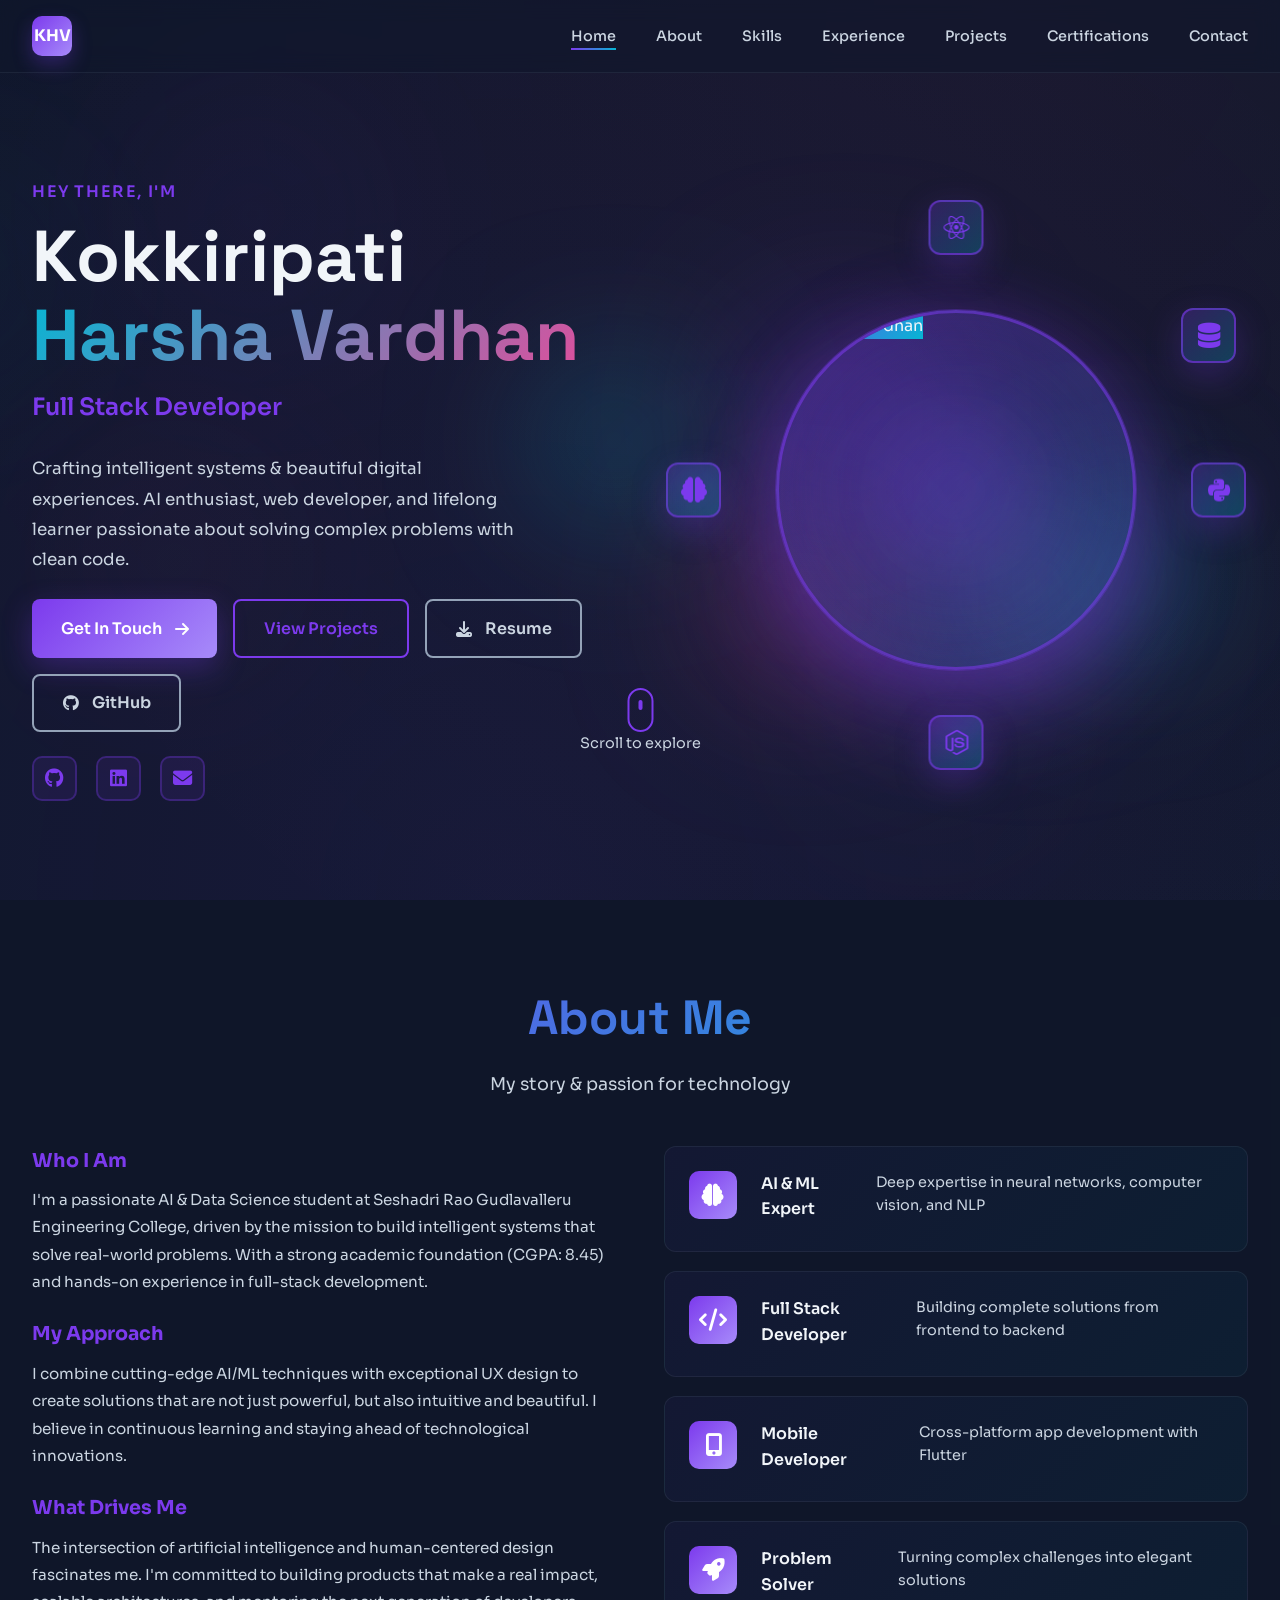
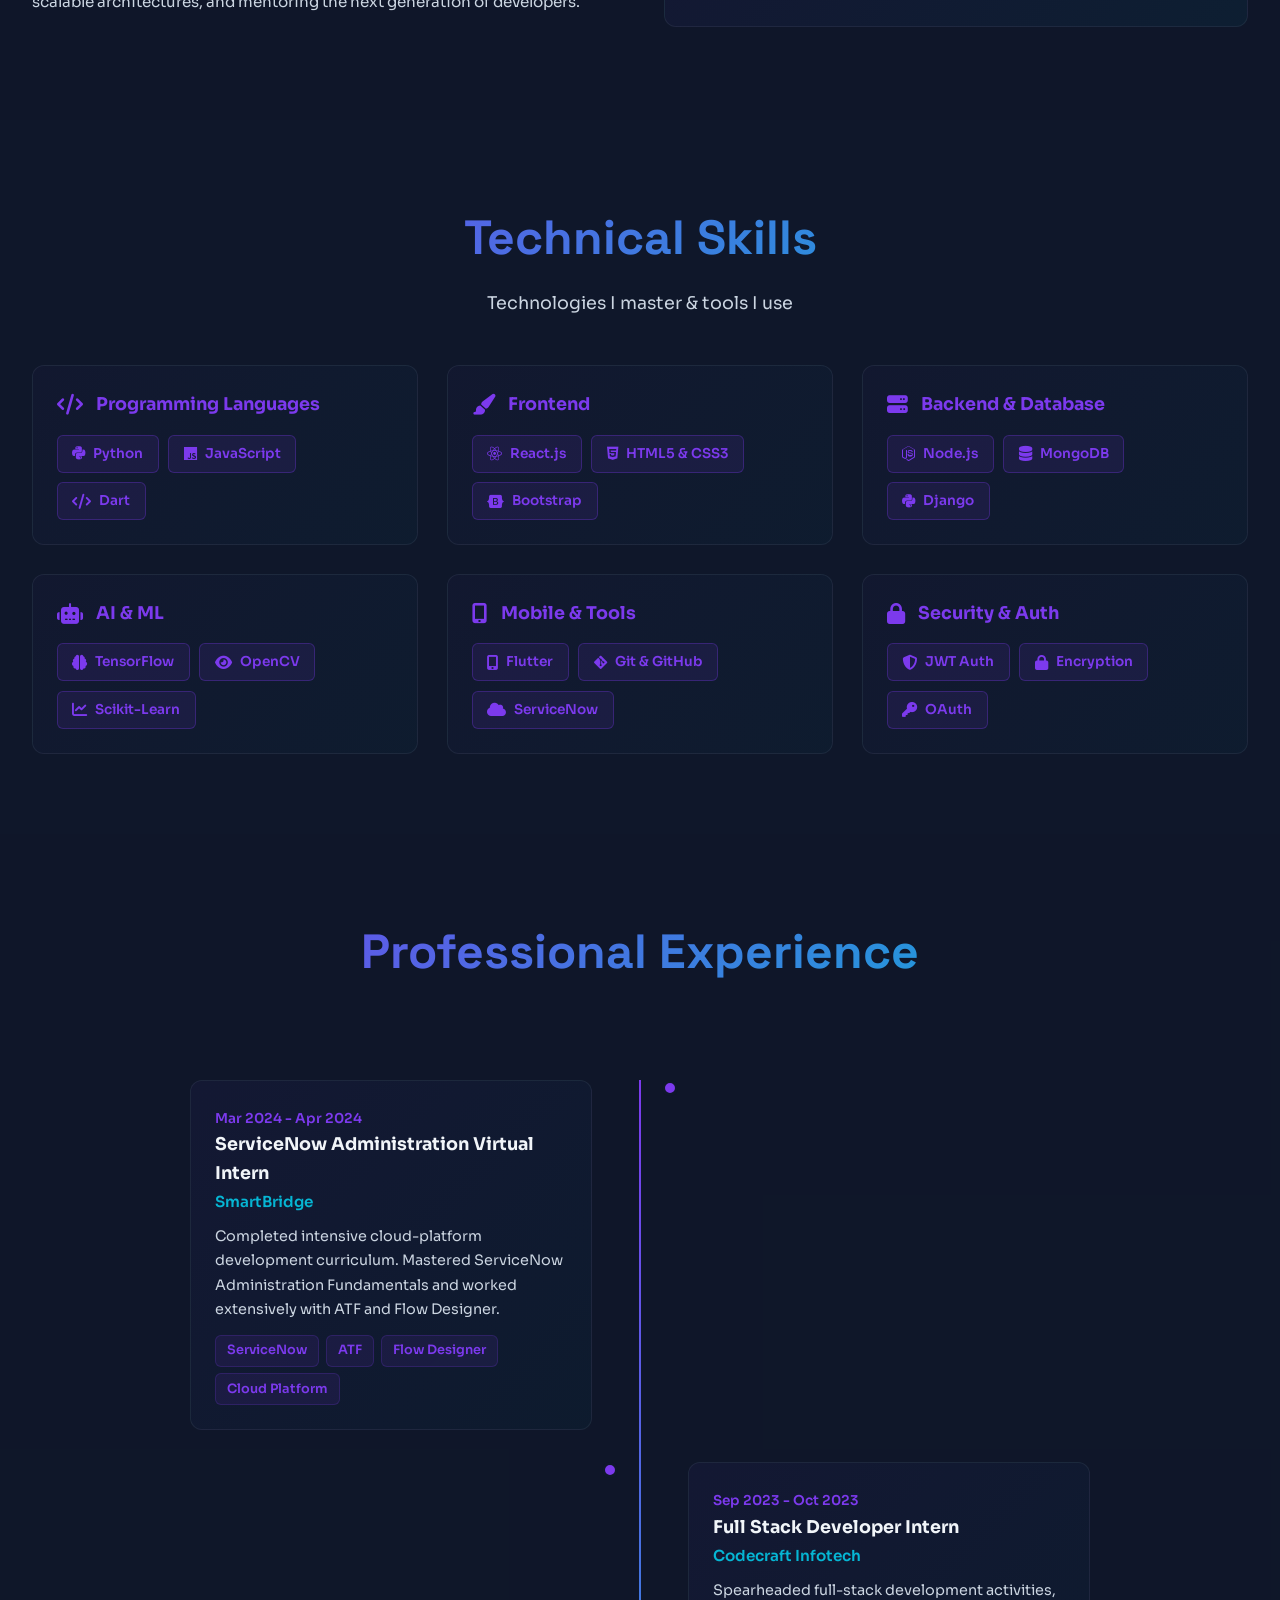
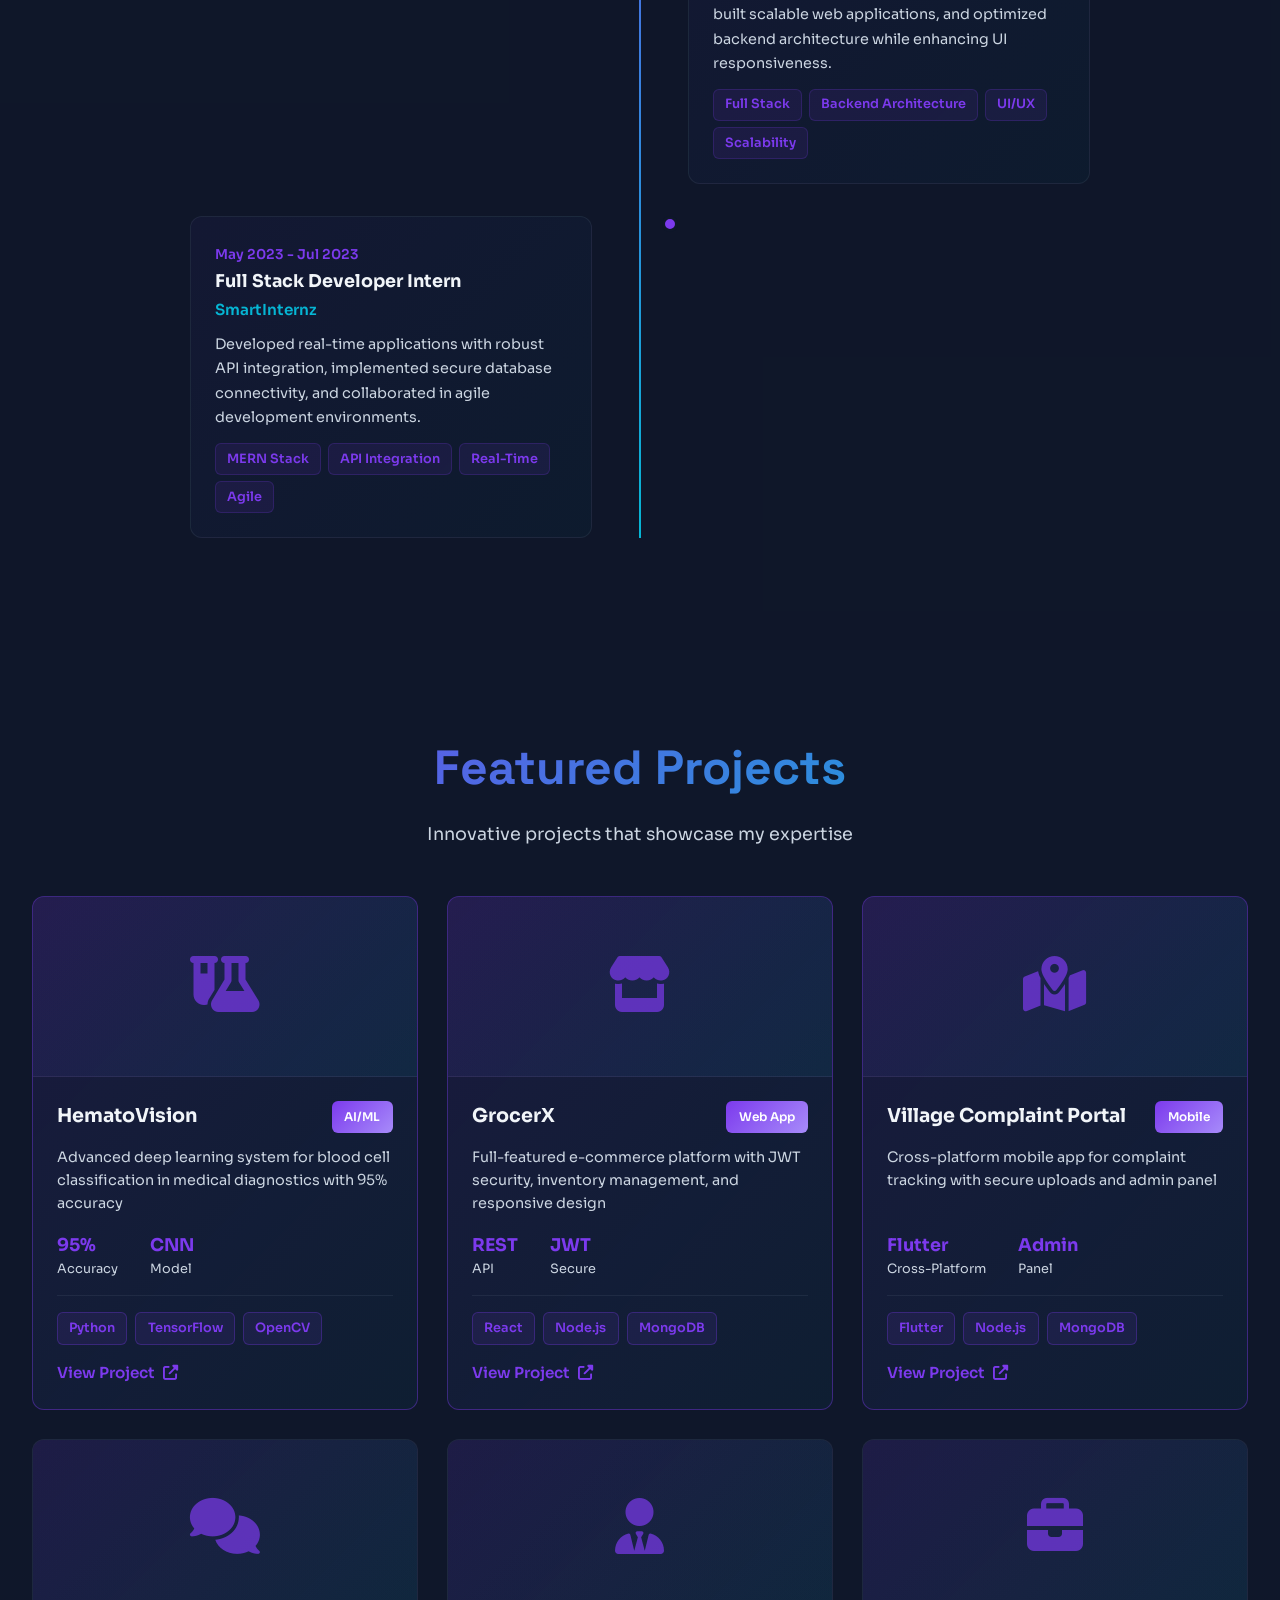
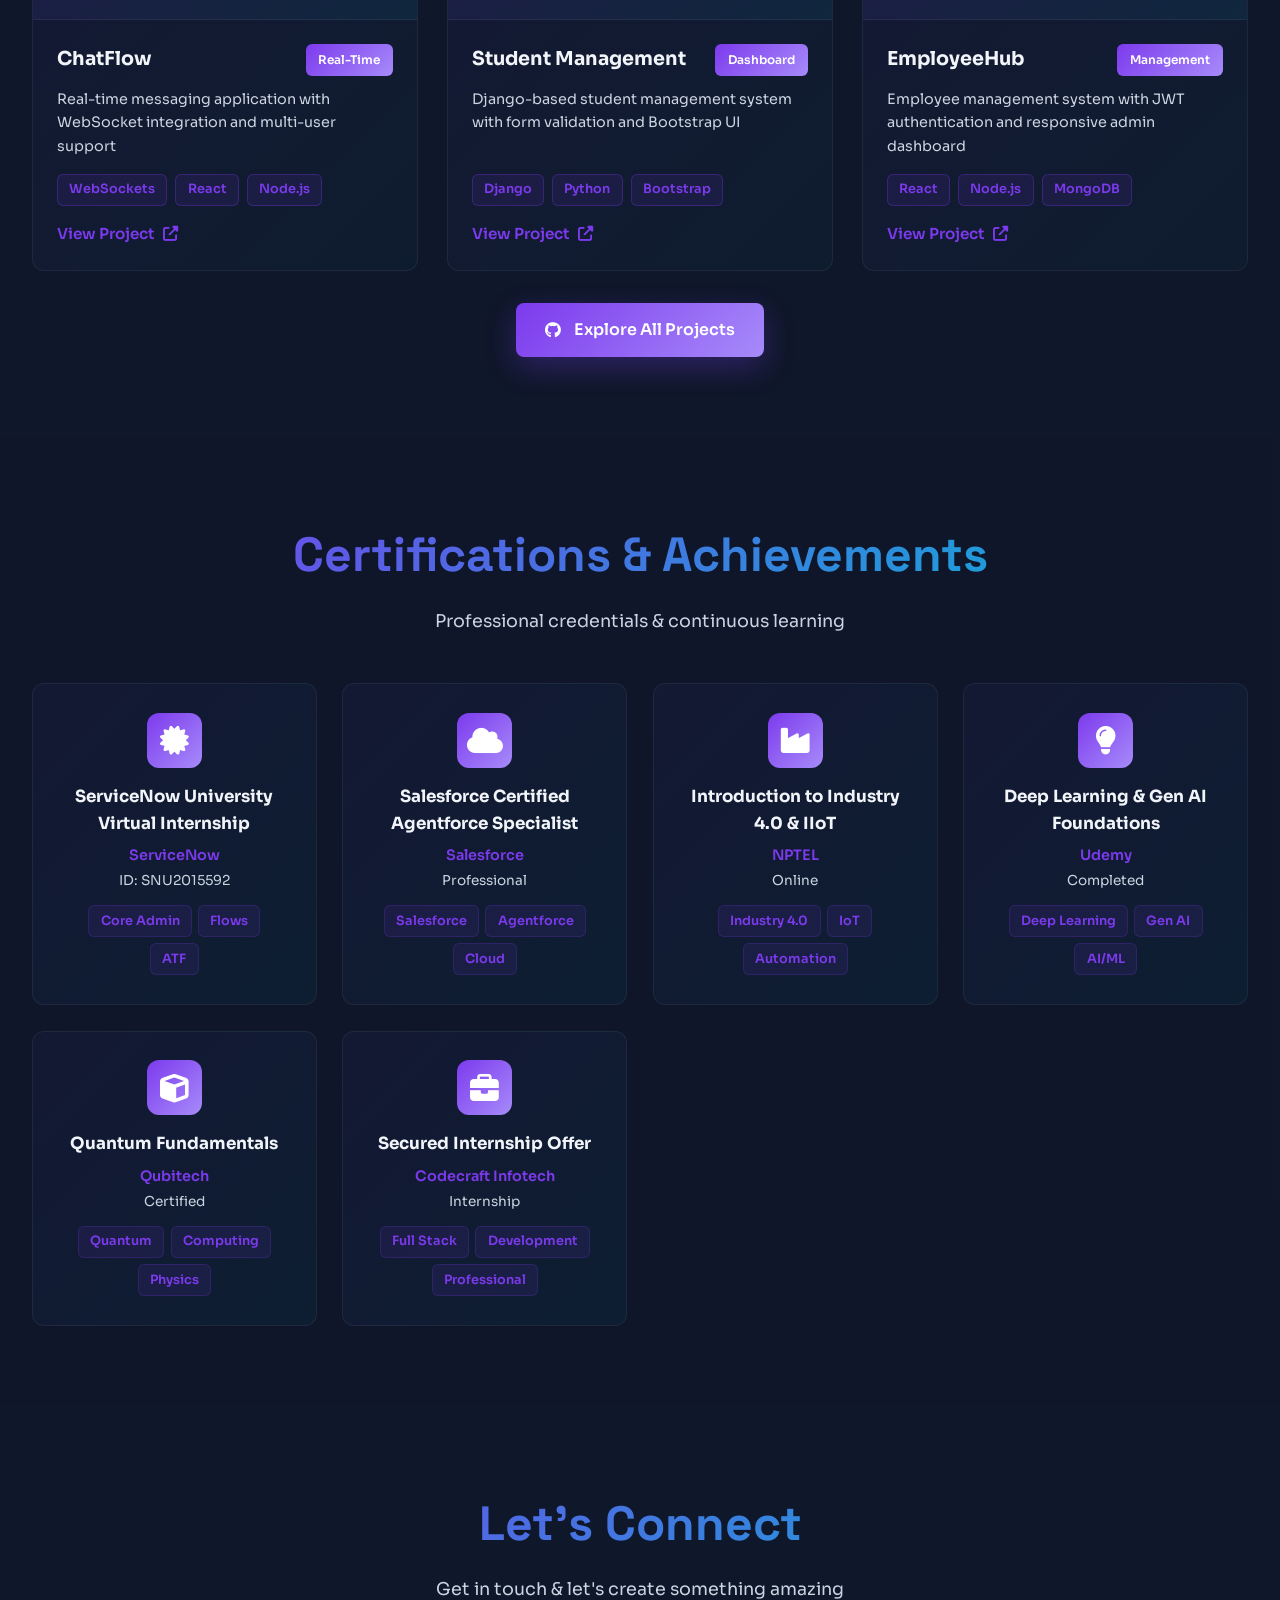
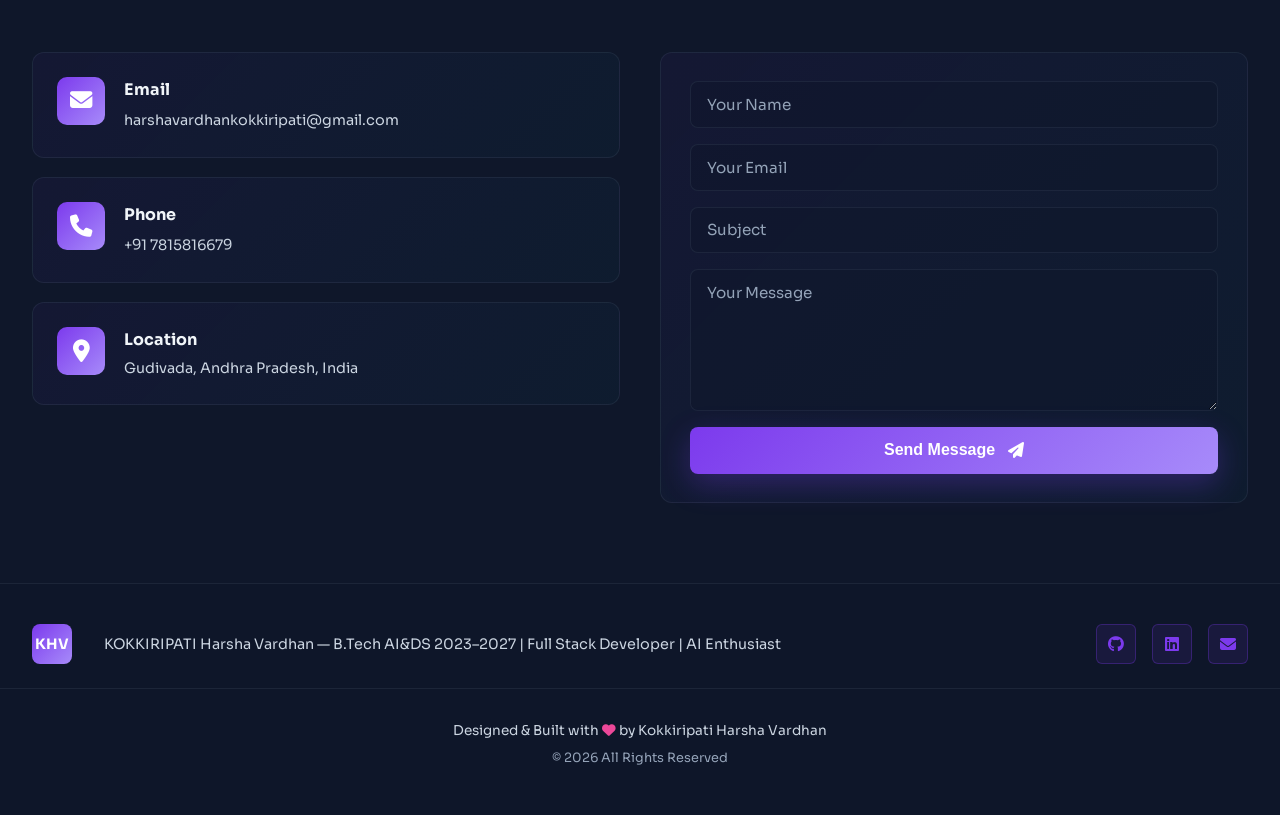
==== commit b4c28433: "Update footer to new simplified design with logo, tagline, and social icons" ====
--- a/index.html
+++ b/index.html
@@ -731,41 +731,25 @@
         </div>
     </section>
 
-    <!-- Footer -->
+    <!-- FOOTER -->
     <footer class="footer">
-        <div class="footer-wrapper">
-            <!-- Footer Top Row -->
-            <div class="footer-top">
-                <div class="footer-branding">
-                    <div class="logo-circle">KHV</div>
-                    <div>
-                        <h3>Kokkiripati Harsha Vardhan</h3>
-                        <p>Full Stack Developer | AI Enthusiast</p>
-                    </div>
-                </div>
-                <div class="footer-social">
-                    <a href="https://github.com/Harsha2675" target="_blank" rel="noopener noreferrer" class="footer-social-btn">
-                        <i class="fab fa-github"></i>
-                    </a>
-                    <a href="https://linkedin.com/in/kokkiripati-harsha-vardhan-733a02375" target="_blank" rel="noopener noreferrer" class="footer-social-btn">
-                        <i class="fab fa-linkedin-in"></i>
-                    </a>
-                    <a href="mailto:harshavardhankokkiripati@gmail.com" class="footer-social-btn">
-                        <i class="fas fa-envelope"></i>
-                    </a>
-                </div>
-            </div>
-
-            <!-- Divider -->
-            <div class="footer-divider"></div>
-
-            <!-- Footer Bottom Row -->
-            <div class="footer-bottom">
-                <p>Designed & Developed with <span class="footer-heart">❤️</span> by Kokkiripati Harsha Vardhan</p>
-                <p>&copy; 2026. All rights reserved.</p>
-            </div>
+        <div class="footer-top">
+            <div class="footer-logo">KHV</div>
+            <p>KOKKIRIPATI Harsha Vardhan — B.Tech AI&DS 2023–2027 | Full Stack Developer | AI Enthusiast</p>
+            <div class="footer-social">
+                <a href="https://github.com/Harsha2675" target="_blank" rel="noopener noreferrer"><i class="fab fa-github"></i></a>
+                <a href="https://linkedin.com/in/kokkiripati-harsha-vardhan-733a02375" target="_blank" rel="noopener noreferrer"><i class="fab fa-linkedin"></i></a>
+                <a href="mailto:harshavardhankokkiripati@gmail.com"><i class="fas fa-envelope"></i></a>
+            </div>
+        </div>
+        <div class="footer-bottom">
+            <p>Designed & Built with <i class="fas fa-heart"></i> by <span>Kokkiripati Harsha Vardhan</span></p>
+            <p class="footer-copy">© 2026 All Rights Reserved</p>
         </div>
     </footer>
+
+    <!-- BACK TO TOP -->
+    <button class="back-to-top" id="backToTop"><i class="fas fa-chevron-up"></i></button>
 
     <script src="script.js"></script>
 </body>
--- a/styles.css
+++ b/styles.css
@@ -1695,3 +1695,160 @@
         gap: 1.5rem;
     }
 }
+
+/* ==================== FOOTER ==================== */
+.footer {
+    background: rgba(15, 23, 42, 0.95);
+    border-top: 1px solid var(--border);
+    padding: 2.5rem 0;
+    position: relative;
+    overflow: hidden;
+}
+
+.footer-top {
+    display: flex;
+    justify-content: space-between;
+    align-items: center;
+    gap: 2rem;
+    max-width: 1400px;
+    margin: 0 auto;
+    padding: 0 2rem 1.5rem;
+    border-bottom: 1px solid var(--border);
+}
+
+.footer-logo {
+    width: 40px;
+    height: 40px;
+    background: linear-gradient(135deg, var(--primary), var(--primary-light));
+    border-radius: 8px;
+    display: flex;
+    align-items: center;
+    justify-content: center;
+    font-size: 0.9rem;
+    font-weight: 700;
+    color: white;
+    flex-shrink: 0;
+}
+
+.footer-top p {
+    color: var(--text-secondary);
+    font-size: 0.9rem;
+    margin: 0;
+    flex: 1;
+}
+
+.footer-social {
+    display: flex;
+    gap: 1rem;
+}
+
+.footer-social a {
+    width: 40px;
+    height: 40px;
+    background: rgba(124, 58, 237, 0.1);
+    border: 1px solid rgba(124, 58, 237, 0.3);
+    border-radius: 6px;
+    display: flex;
+    align-items: center;
+    justify-content: center;
+    color: var(--primary);
+    text-decoration: none;
+    font-size: 1rem;
+    transition: all 0.3s ease;
+}
+
+.footer-social a:hover {
+    background: linear-gradient(135deg, var(--primary), var(--secondary));
+    color: white;
+    border-color: transparent;
+    transform: translateY(-3px) scale(1.1);
+    box-shadow: 0 10px 25px rgba(124, 58, 237, 0.3);
+}
+
+.footer-bottom {
+    text-align: center;
+    max-width: 1400px;
+    margin: 0 auto;
+    padding: 1.5rem 2rem 0;
+}
+
+.footer-bottom p {
+    color: var(--text-secondary);
+    font-size: 0.85rem;
+    margin: 0.4rem 0;
+}
+
+.footer-bottom i {
+    color: var(--accent);
+    animation: pulse-heart 1.5s ease-in-out infinite;
+}
+
+.footer-copy {
+    color: var(--text-muted) !important;
+    font-size: 0.8rem !important;
+}
+
+@keyframes pulse-heart {
+    0%, 100% { transform: scale(1); }
+    50% { transform: scale(1.2); }
+}
+
+@media (max-width: 768px) {
+    .footer {
+        padding: 2rem 0;
+    }
+
+    .footer-top {
+        flex-direction: column;
+        gap: 1.2rem;
+        padding-bottom: 1.2rem;
+    }
+
+    .footer-top p {
+        text-align: center;
+    }
+
+    .footer-social {
+        justify-content: center;
+    }
+}
+
+/* ==================== BACK TO TOP BUTTON ==================== */
+.back-to-top {
+    position: fixed;
+    bottom: 2rem;
+    right: 2rem;
+    width: 50px;
+    height: 50px;
+    background: linear-gradient(135deg, var(--primary), var(--secondary));
+    border: none;
+    border-radius: 50%;
+    color: white;
+    font-size: 1.2rem;
+    cursor: pointer;
+    display: none;
+    align-items: center;
+    justify-content: center;
+    transition: all 0.3s ease;
+    z-index: 999;
+    box-shadow: 0 10px 30px rgba(124, 58, 237, 0.4);
+}
+
+.back-to-top.show {
+    display: flex;
+}
+
+.back-to-top:hover {
+    transform: translateY(-5px) scale(1.1);
+    box-shadow: 0 15px 40px rgba(124, 58, 237, 0.6);
+}
+
+@media (max-width: 768px) {
+    .back-to-top {
+        width: 45px;
+        height: 45px;
+        bottom: 1.5rem;
+        right: 1.5rem;
+        font-size: 1rem;
+    }
+}
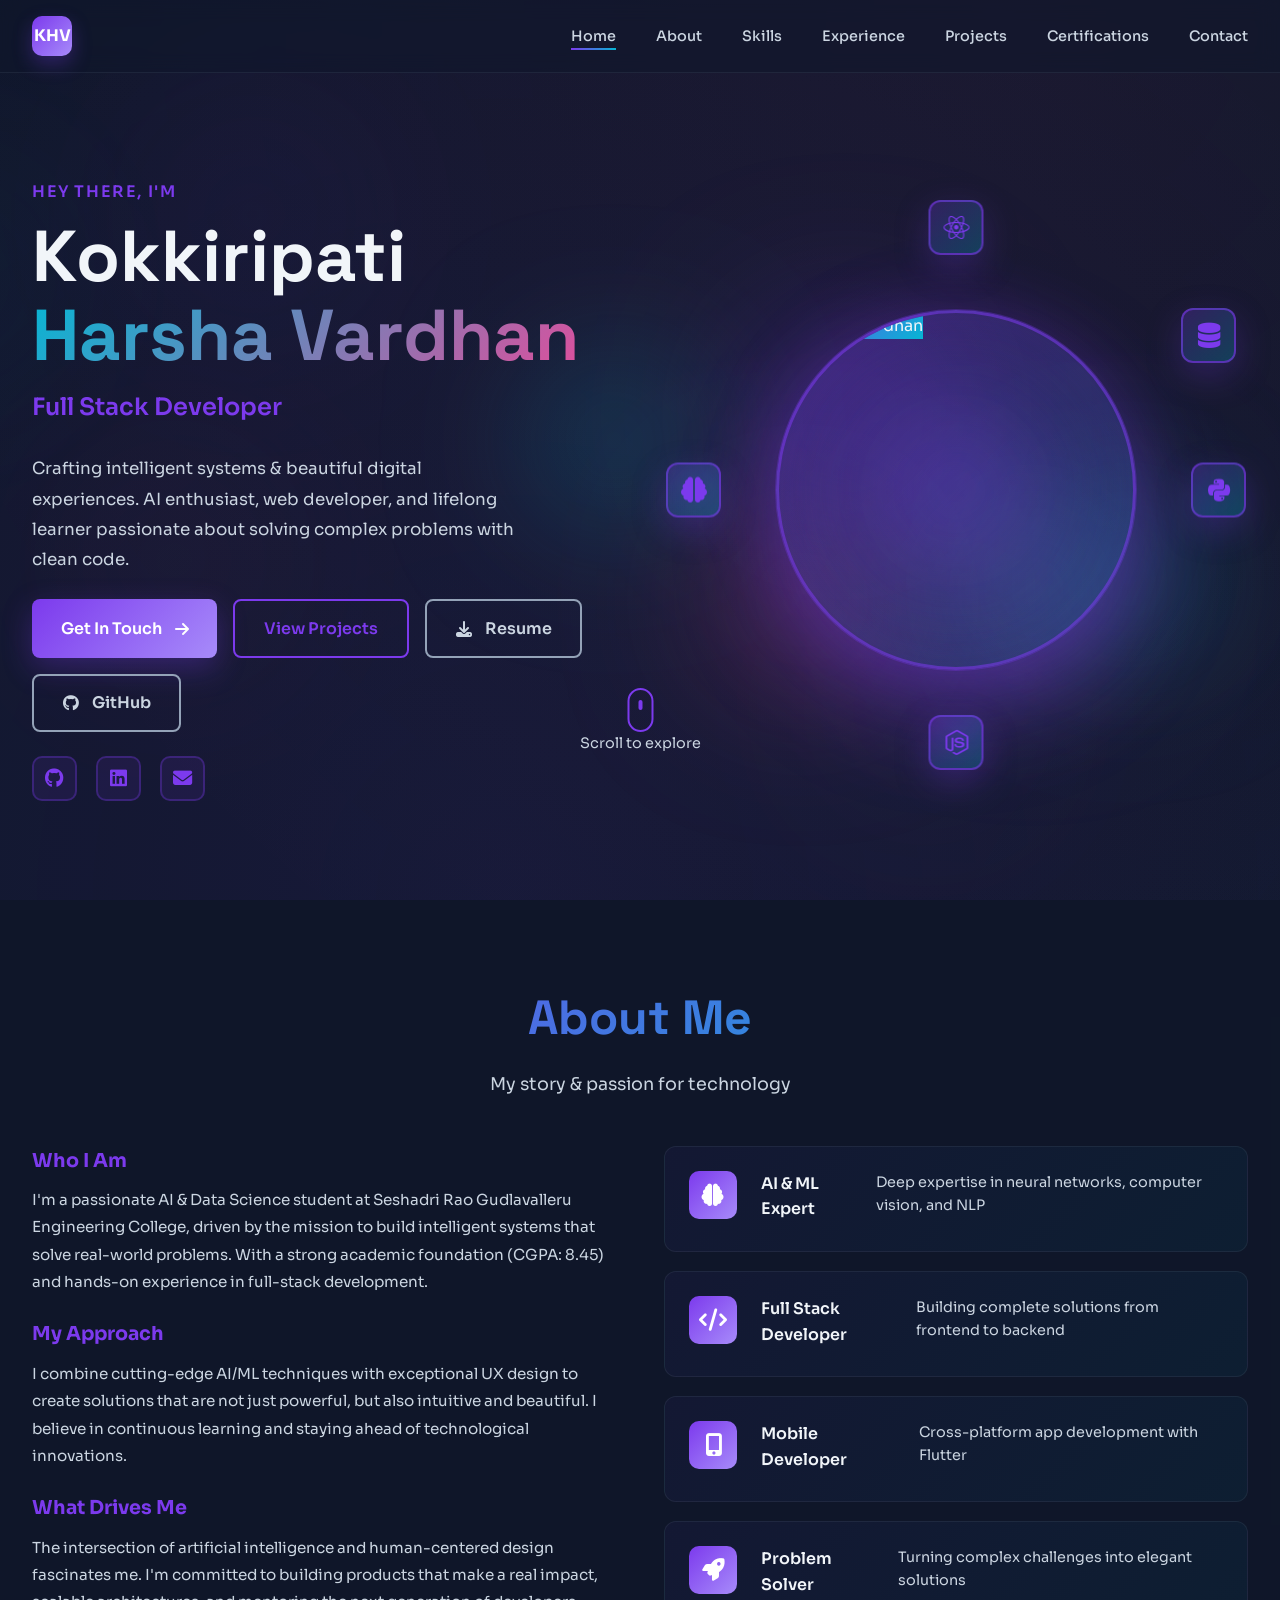
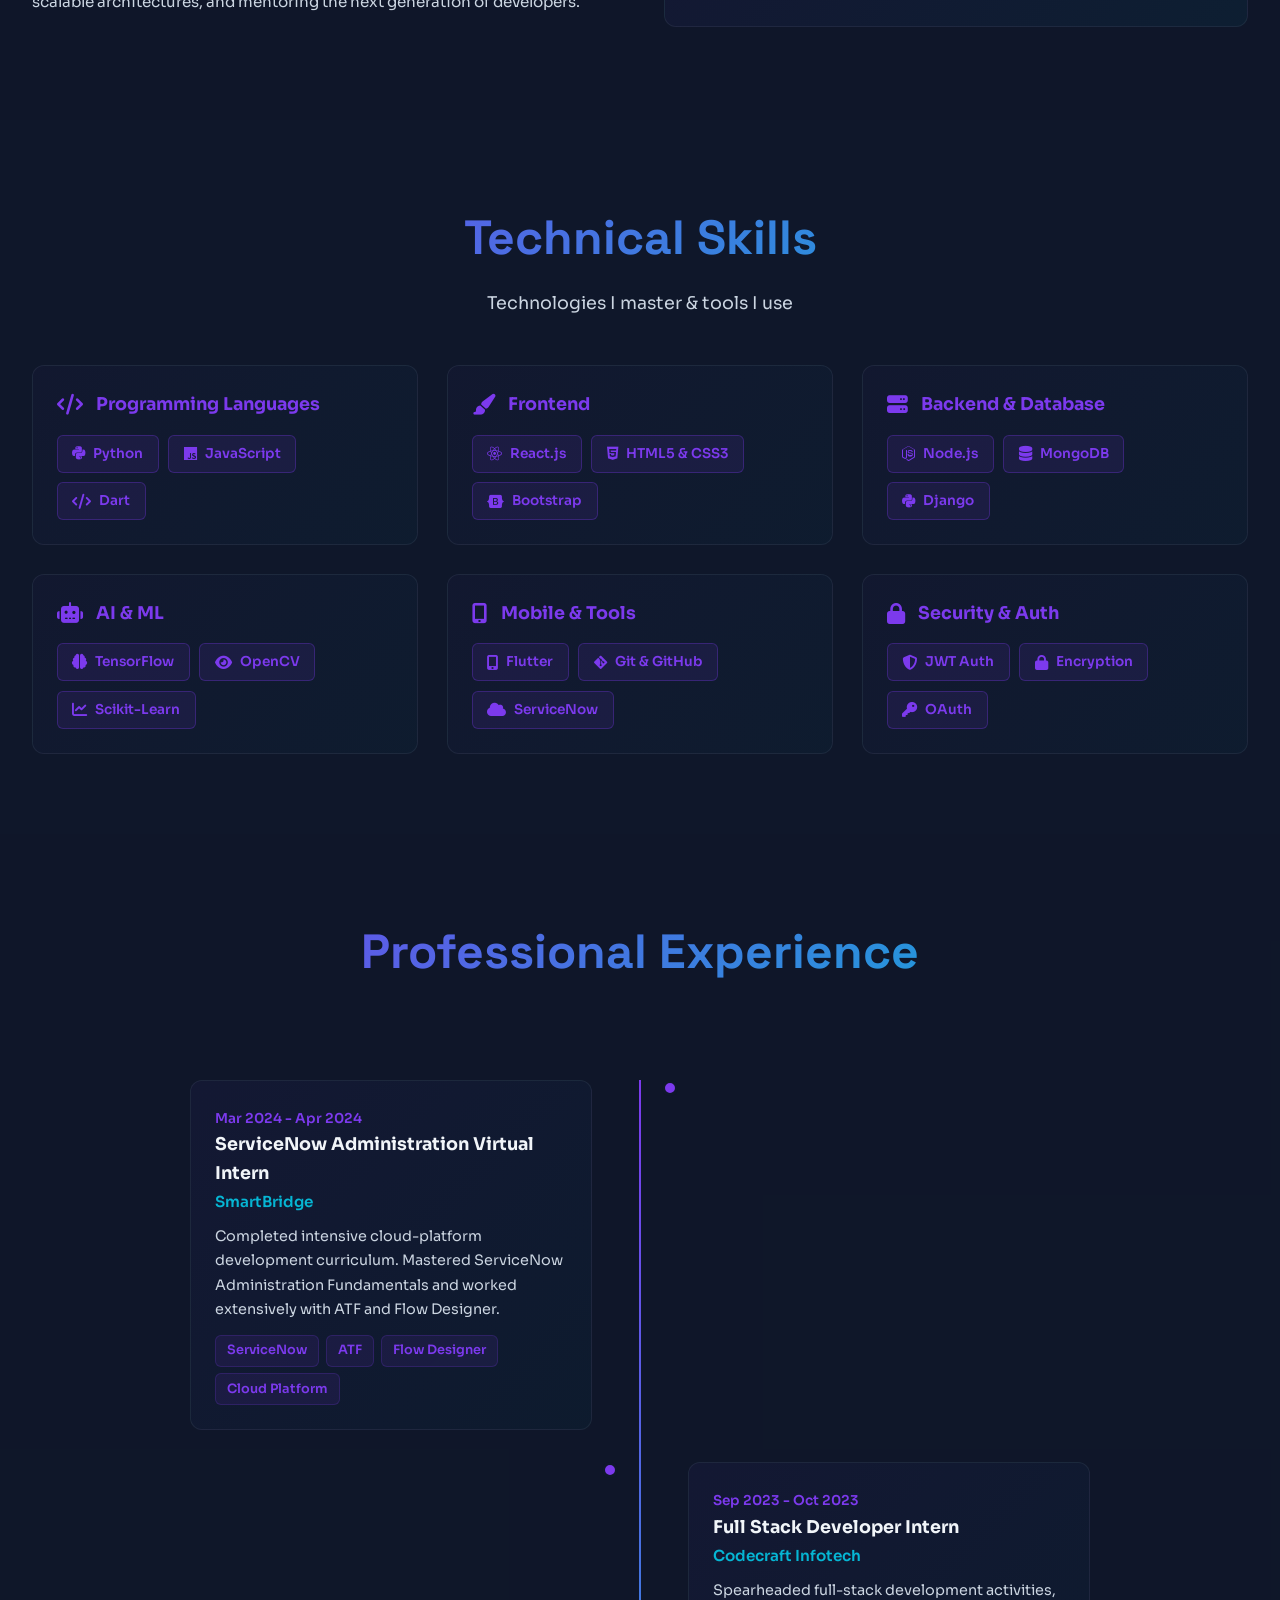
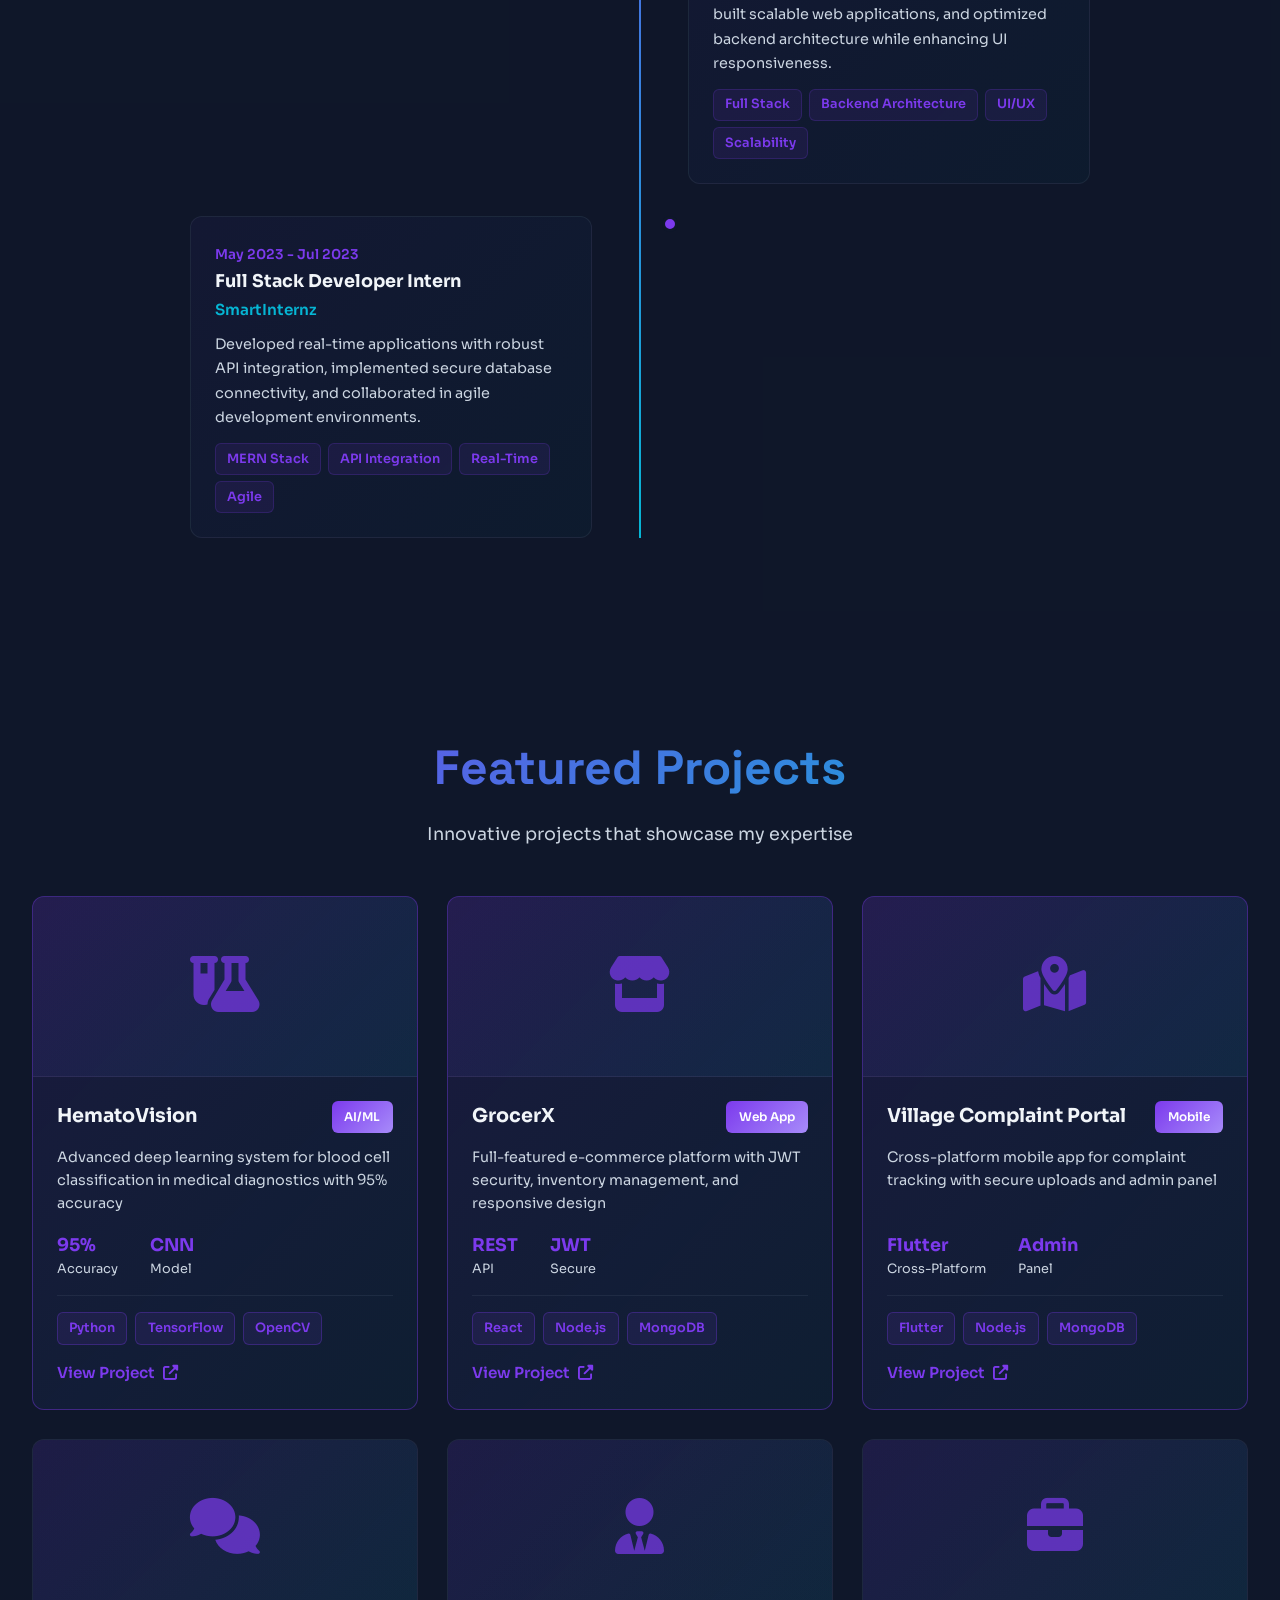
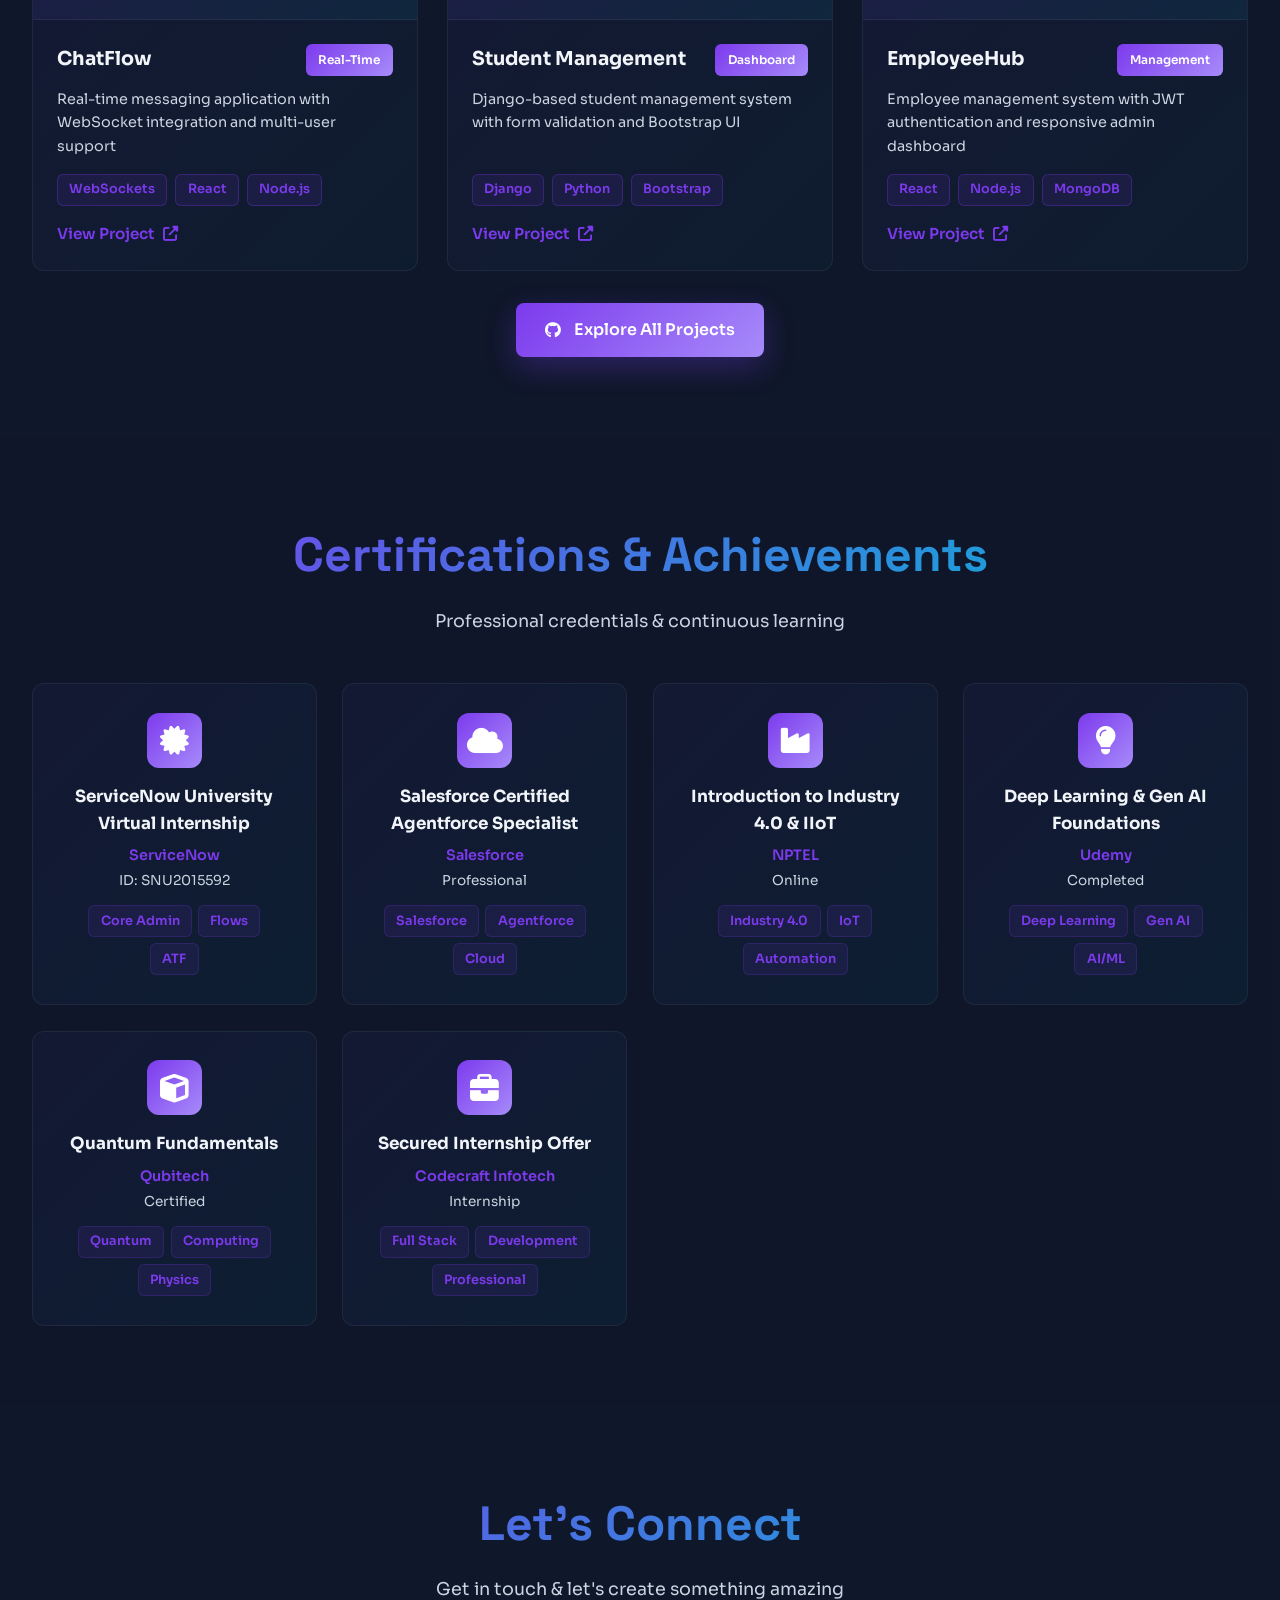
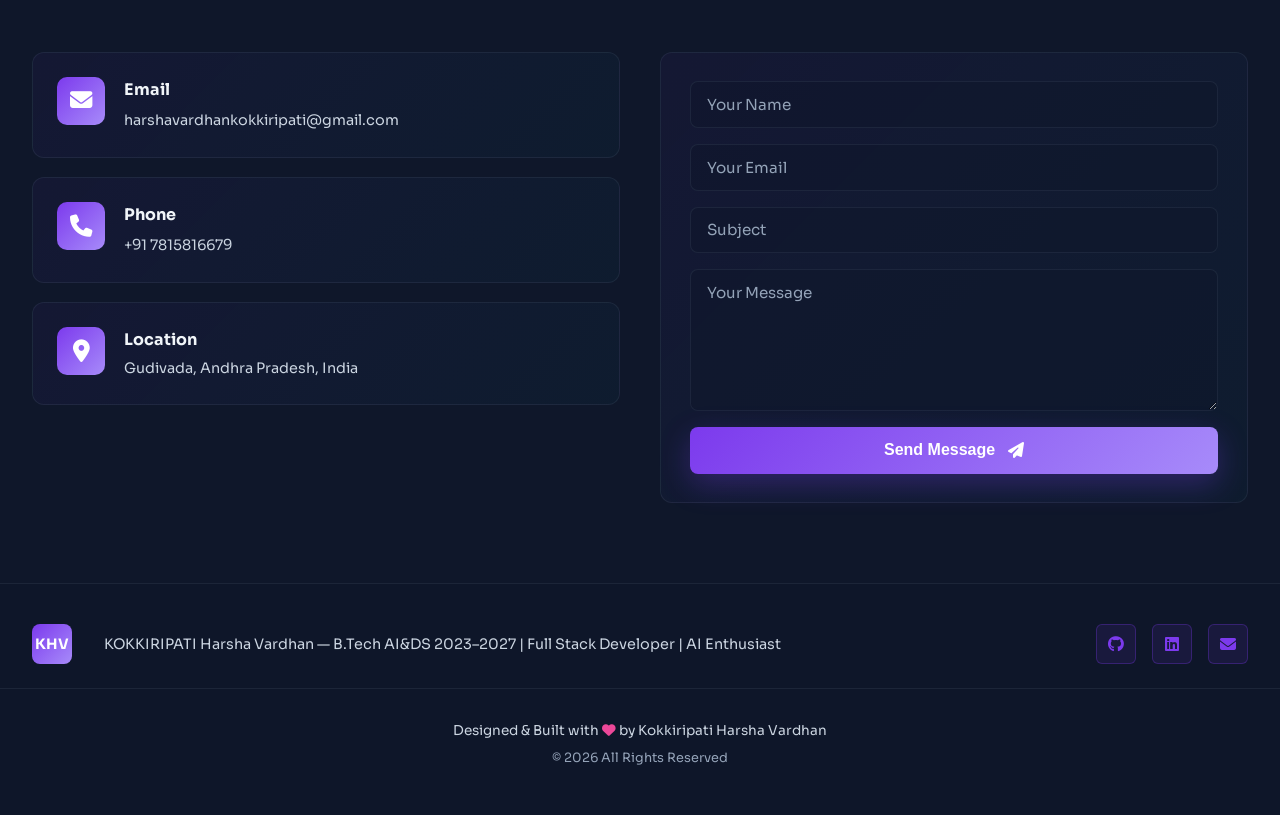
==== commit 5fbeeba0: "Update profile image to local file and verify mail button functionality" ====
--- a/index.html
+++ b/index.html
@@ -108,7 +108,7 @@
                     <div class="profile-container">
                         <div class="profile-glow"></div>
                         <div class="profile-frame">
-                            <img src="https://avatars.githubusercontent.com/u/122556837?v=4" alt="Harsha Vardhan" class="profile-photo">
+                            <img src="profile.jpg" alt="Harsha Vardhan" class="profile-photo">
                         </div>
 
                         <!-- Orbiting Tech Icons -->
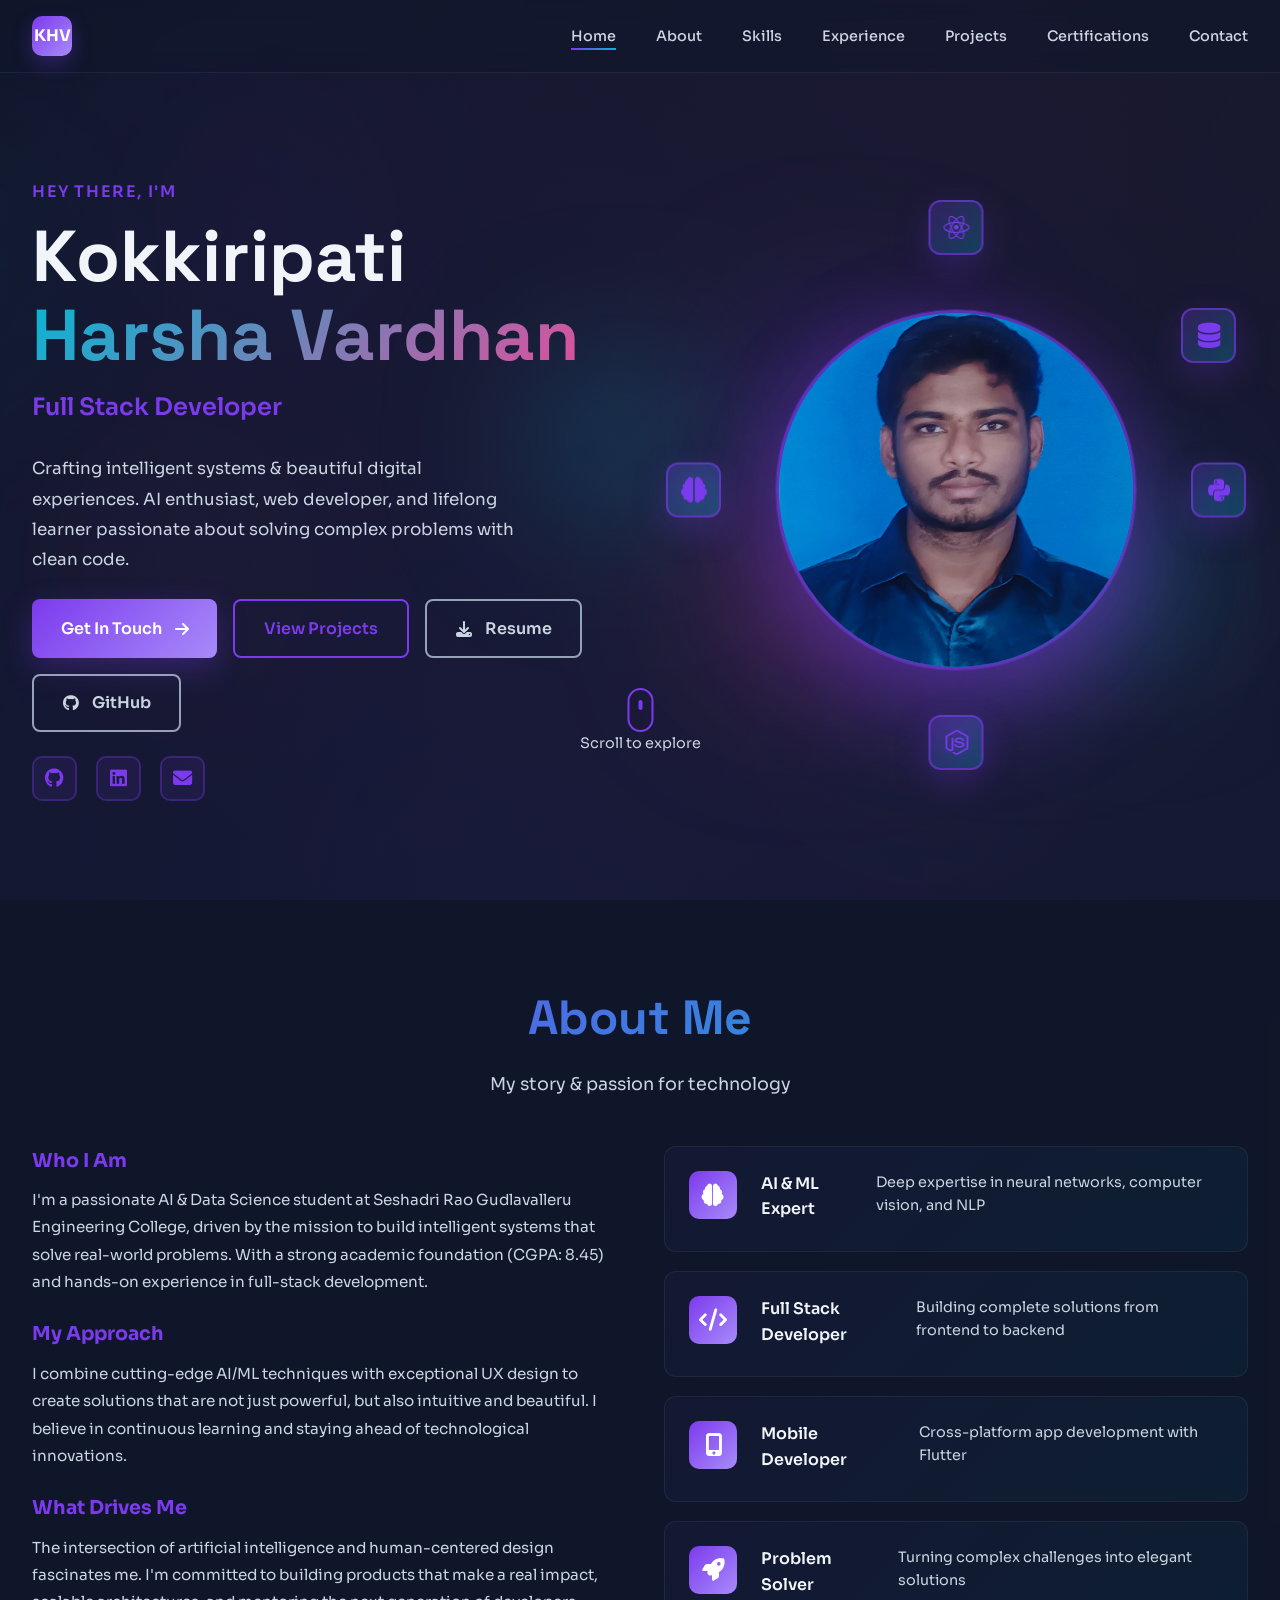
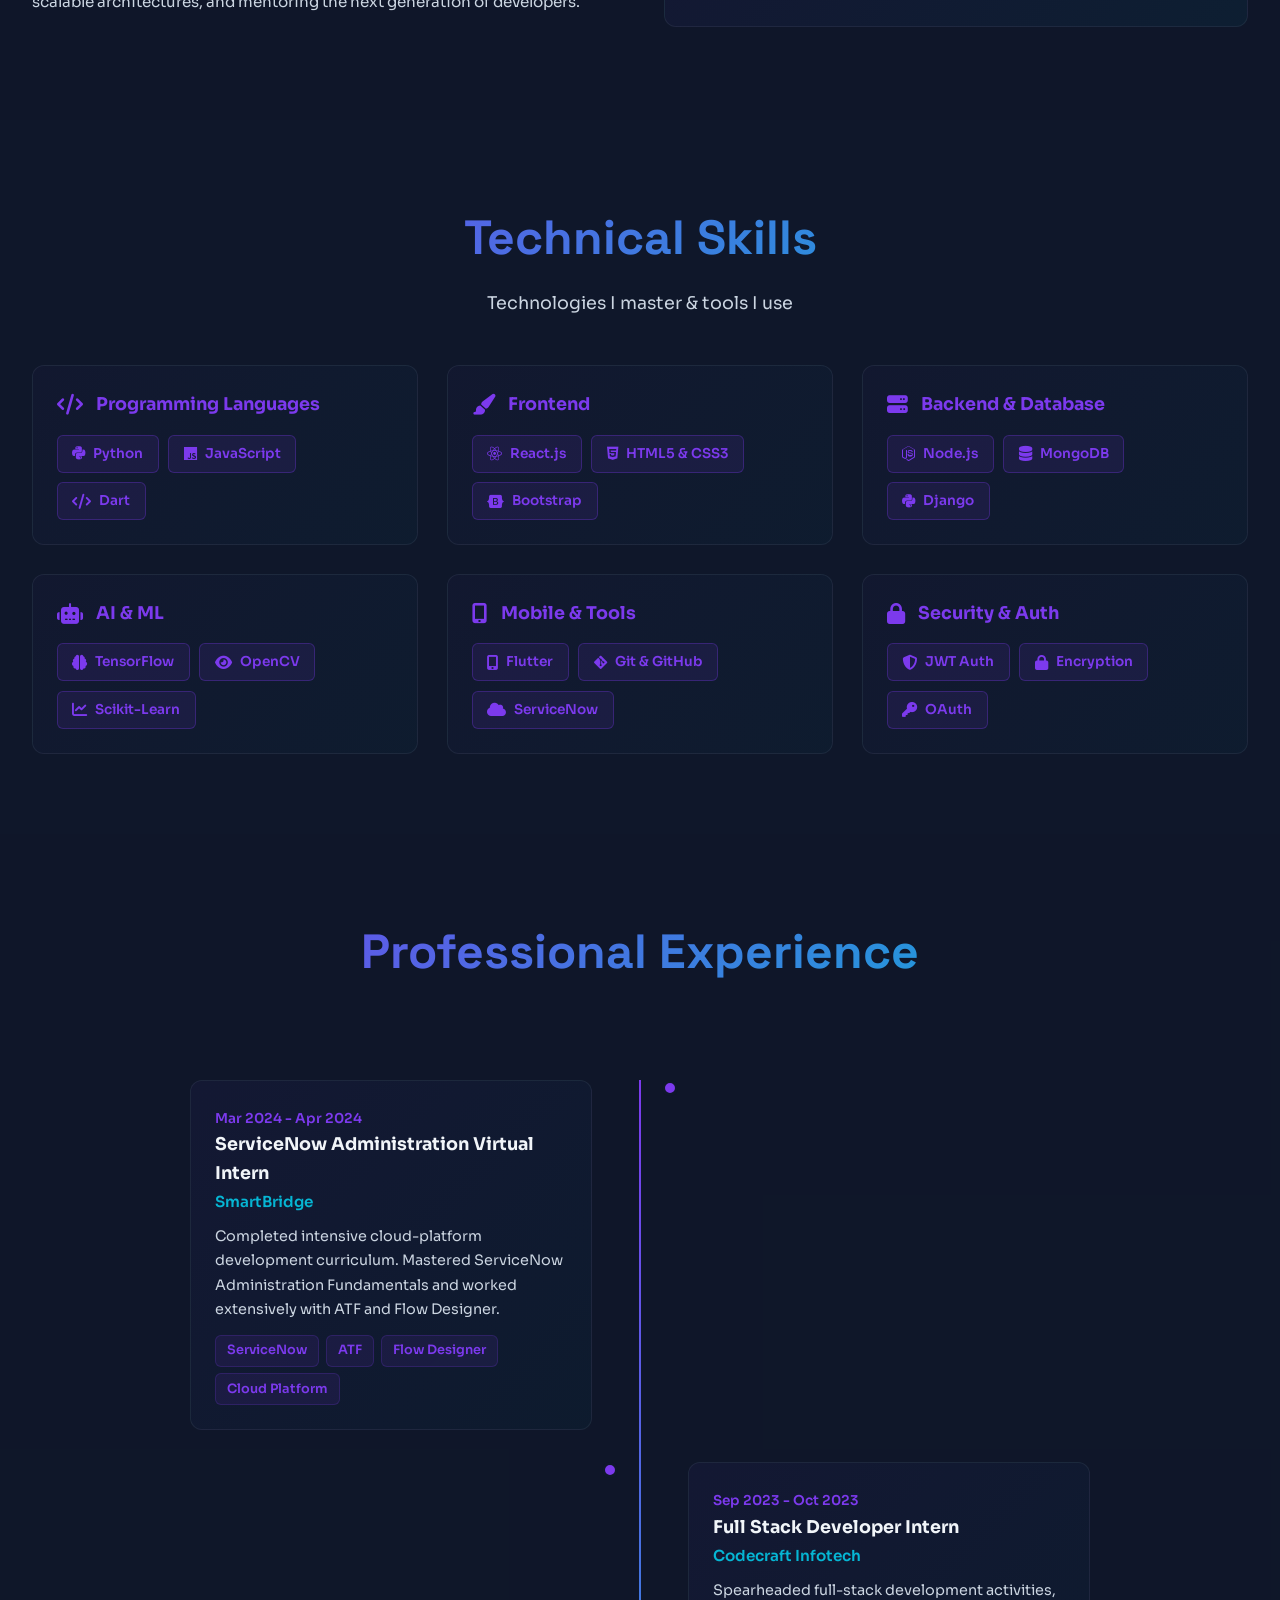
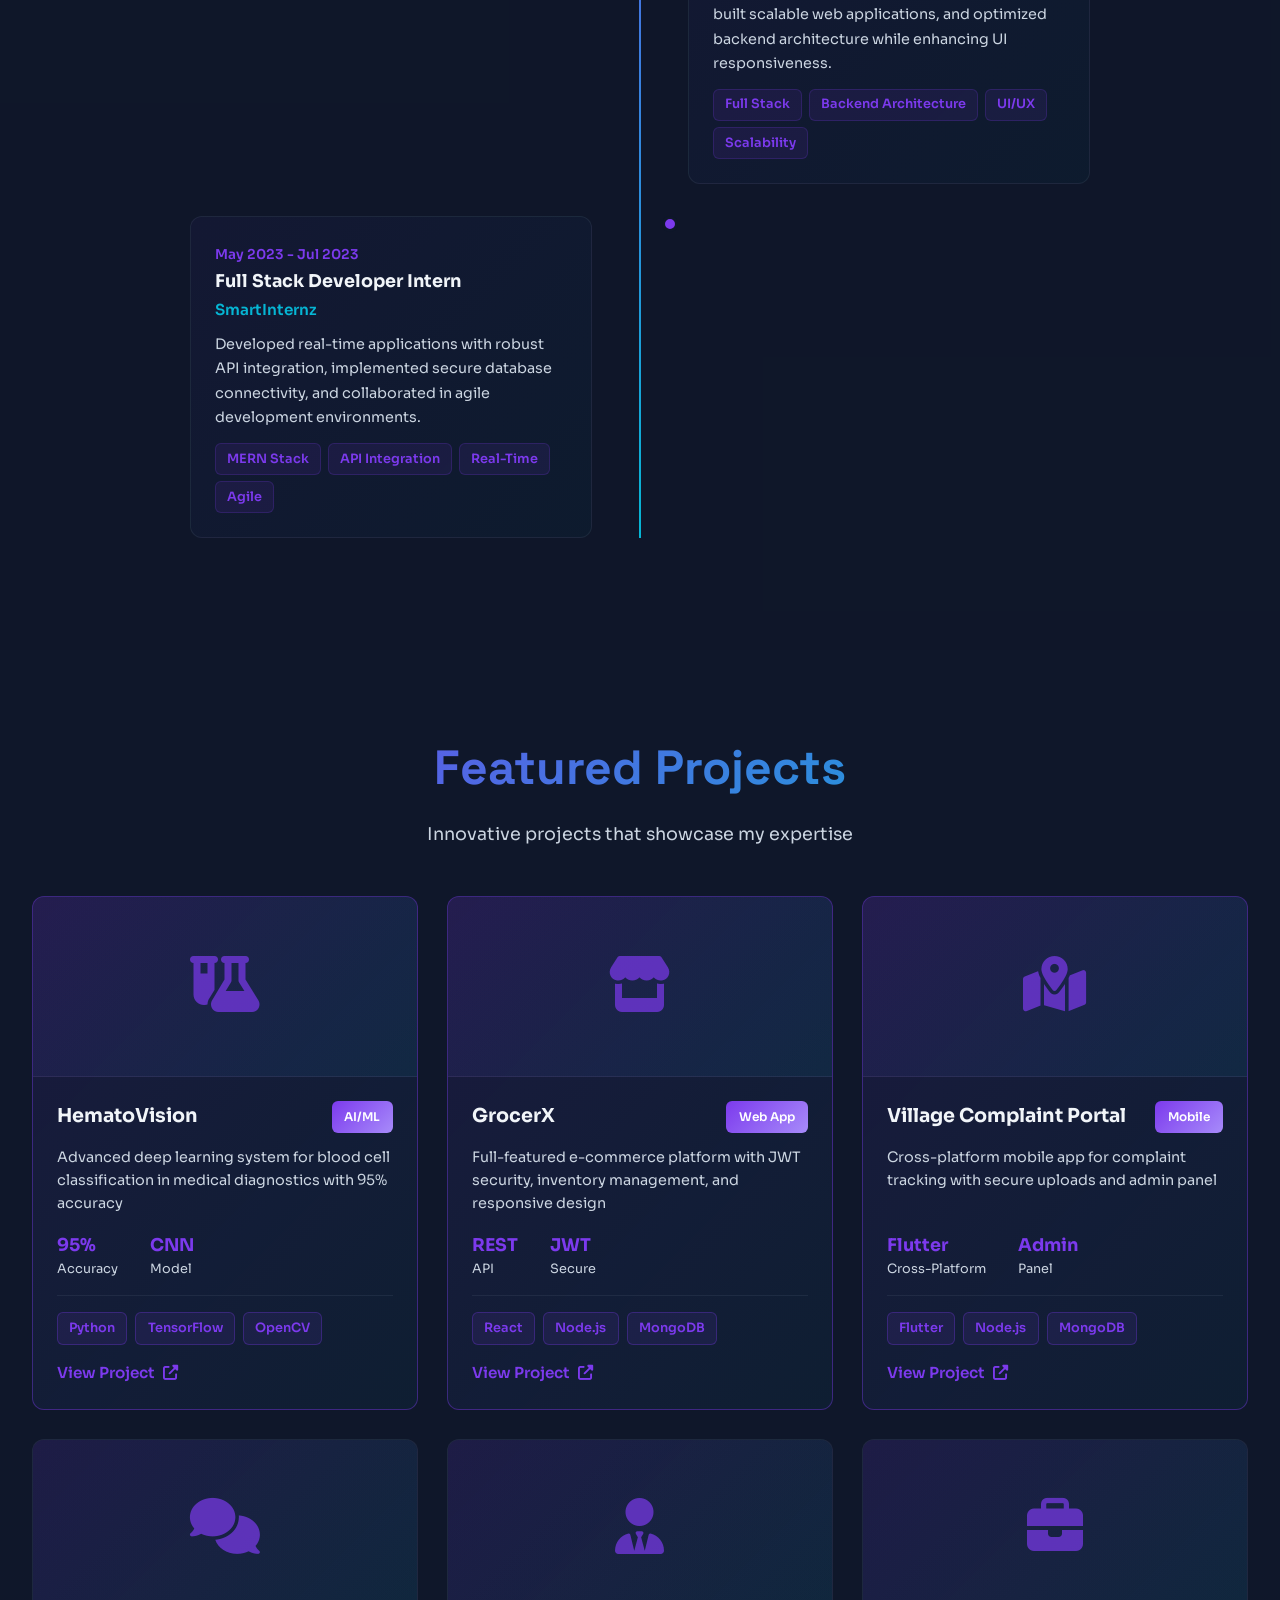
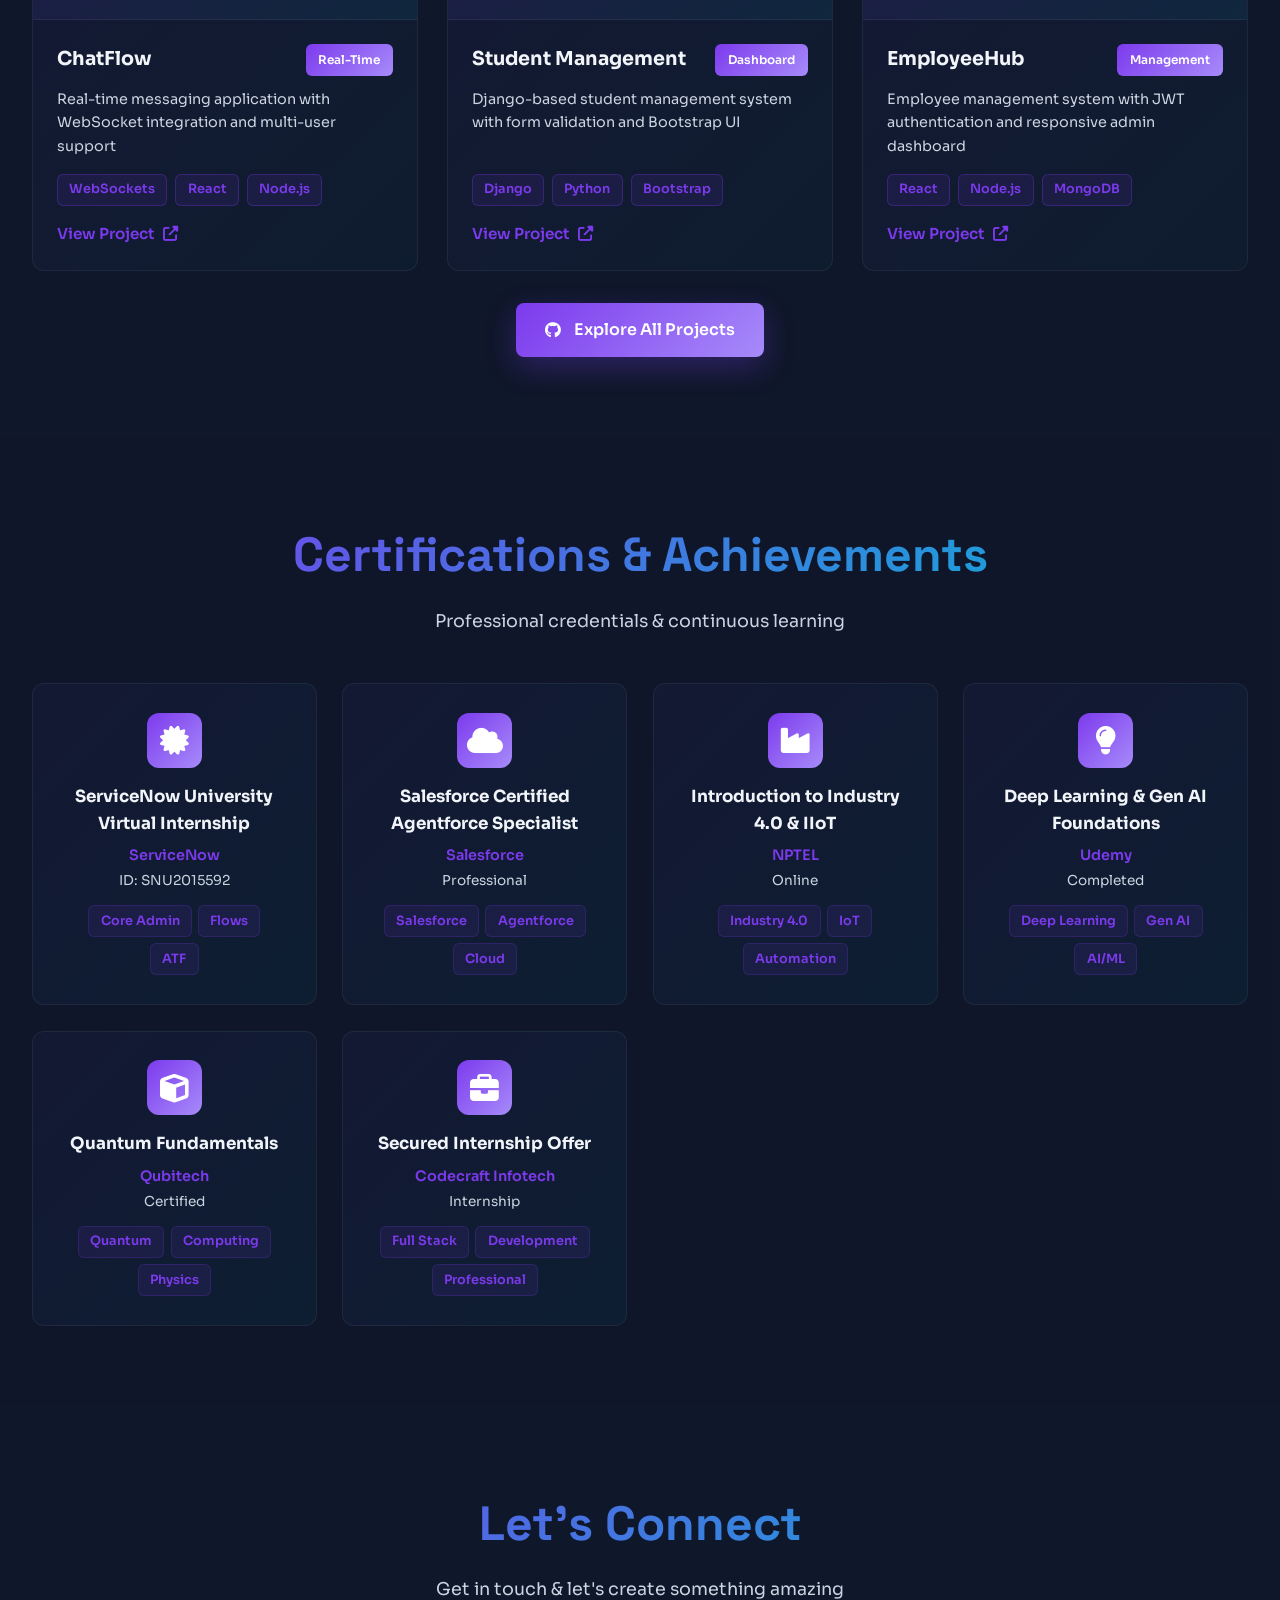
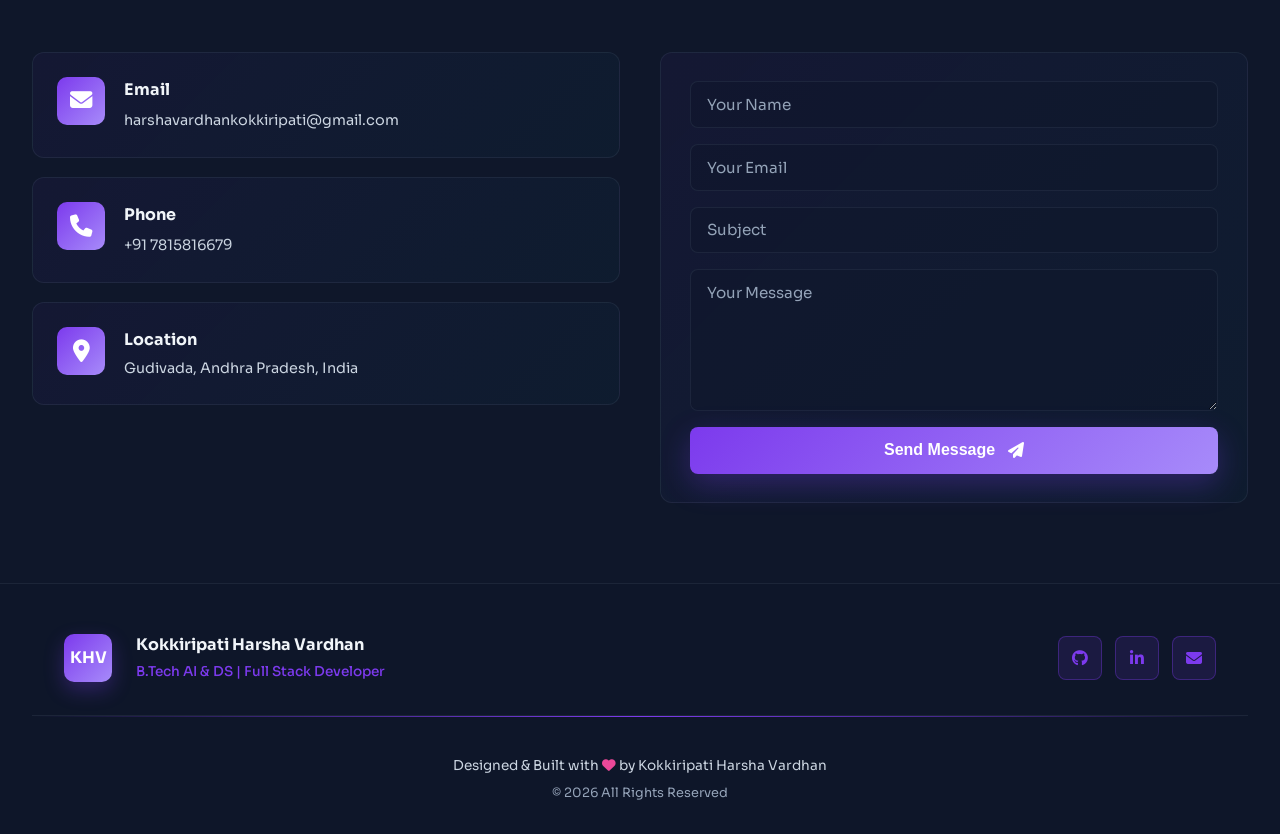
==== commit 91cd8fef: "Add profile photo, redesign footer with better alignment and professional button styling" ====
--- a/index.html
+++ b/index.html
@@ -733,18 +733,37 @@
 
     <!-- FOOTER -->
     <footer class="footer">
-        <div class="footer-top">
-            <div class="footer-logo">KHV</div>
-            <p>KOKKIRIPATI Harsha Vardhan — B.Tech AI&DS 2023–2027 | Full Stack Developer | AI Enthusiast</p>
-            <div class="footer-social">
-                <a href="https://github.com/Harsha2675" target="_blank" rel="noopener noreferrer"><i class="fab fa-github"></i></a>
-                <a href="https://linkedin.com/in/kokkiripati-harsha-vardhan-733a02375" target="_blank" rel="noopener noreferrer"><i class="fab fa-linkedin"></i></a>
-                <a href="mailto:harshavardhankokkiripati@gmail.com"><i class="fas fa-envelope"></i></a>
-            </div>
-        </div>
-        <div class="footer-bottom">
-            <p>Designed & Built with <i class="fas fa-heart"></i> by <span>Kokkiripati Harsha Vardhan</span></p>
-            <p class="footer-copy">© 2026 All Rights Reserved</p>
+        <div class="footer-content">
+            <!-- Footer Top -->
+            <div class="footer-top">
+                <div class="footer-left">
+                    <div class="footer-logo">KHV</div>
+                    <div class="footer-info">
+                        <h3>Kokkiripati Harsha Vardhan</h3>
+                        <p>B.Tech AI & DS | Full Stack Developer</p>
+                    </div>
+                </div>
+                <div class="footer-right">
+                    <a href="https://github.com/Harsha2675" target="_blank" rel="noopener noreferrer" class="footer-btn">
+                        <i class="fab fa-github"></i>
+                    </a>
+                    <a href="https://linkedin.com/in/kokkiripati-harsha-vardhan-733a02375" target="_blank" rel="noopener noreferrer" class="footer-btn">
+                        <i class="fab fa-linkedin-in"></i>
+                    </a>
+                    <a href="mailto:harshavardhankokkiripati@gmail.com" class="footer-btn">
+                        <i class="fas fa-envelope"></i>
+                    </a>
+                </div>
+            </div>
+
+            <!-- Divider -->
+            <div class="footer-divider"></div>
+
+            <!-- Footer Bottom -->
+            <div class="footer-bottom">
+                <p>Designed & Built with <i class="fas fa-heart"></i> by Kokkiripati Harsha Vardhan</p>
+                <p class="copyright">© 2026 All Rights Reserved</p>
+            </div>
         </div>
     </footer>
 
--- a/styles.css
+++ b/styles.css
@@ -1852,3 +1852,209 @@
         font-size: 1rem;
     }
 }
+
+/* ==================== FOOTER ==================== */
+.footer {
+    background: rgba(15, 23, 42, 0.95);
+    border-top: 1px solid var(--border);
+    padding: 3rem 0 1.5rem;
+    position: relative;
+    overflow: hidden;
+}
+
+.footer-content {
+    max-width: 1400px;
+    margin: 0 auto;
+    padding: 0 2rem;
+}
+
+.footer-top {
+    display: flex;
+    justify-content: space-between;
+    align-items: center;
+    gap: 3rem;
+    padding-bottom: 2rem;
+}
+
+.footer-left {
+    display: flex;
+    align-items: center;
+    gap: 1.5rem;
+}
+
+.footer-logo {
+    width: 48px;
+    height: 48px;
+    background: linear-gradient(135deg, var(--primary), var(--primary-light));
+    border-radius: 10px;
+    display: flex;
+    align-items: center;
+    justify-content: center;
+    font-size: 1rem;
+    font-weight: 700;
+    color: white;
+    flex-shrink: 0;
+    box-shadow: 0 8px 20px rgba(124, 58, 237, 0.3);
+}
+
+.footer-info h3 {
+    font-size: 1rem;
+    font-weight: 700;
+    color: var(--text-primary);
+    margin: 0 0 0.2rem 0;
+}
+
+.footer-info p {
+    font-size: 0.85rem;
+    color: var(--primary);
+    margin: 0;
+    font-weight: 500;
+}
+
+.footer-right {
+    display: flex;
+    gap: 0.8rem;
+}
+
+.footer-btn {
+    width: 44px;
+    height: 44px;
+    background: rgba(124, 58, 237, 0.12);
+    border: 1.5px solid rgba(124, 58, 237, 0.35);
+    border-radius: 8px;
+    display: flex;
+    align-items: center;
+    justify-content: center;
+    color: var(--primary);
+    text-decoration: none;
+    font-size: 1rem;
+    transition: all 0.3s cubic-bezier(0.34, 1.56, 0.64, 1);
+    cursor: pointer;
+}
+
+.footer-btn:hover {
+    background: linear-gradient(135deg, var(--primary), var(--secondary));
+    color: white;
+    border-color: transparent;
+    transform: translateY(-4px) scale(1.12);
+    box-shadow: 0 12px 30px rgba(124, 58, 237, 0.4);
+}
+
+.footer-divider {
+    width: 100%;
+    height: 1px;
+    background: linear-gradient(90deg, transparent, var(--primary), transparent);
+    margin-bottom: 1.5rem;
+}
+
+.footer-bottom {
+    text-align: center;
+    padding-top: 0.5rem;
+}
+
+.footer-bottom p {
+    color: var(--text-secondary);
+    font-size: 0.85rem;
+    margin: 0.4rem 0;
+}
+
+.footer-bottom i {
+    color: var(--accent);
+    animation: pulse-heart 1.5s ease-in-out infinite;
+}
+
+.copyright {
+    color: var(--text-muted) !important;
+    font-size: 0.8rem !important;
+}
+
+@keyframes pulse-heart {
+    0%, 100% { transform: scale(1); }
+    50% { transform: scale(1.2); }
+}
+
+@media (max-width: 768px) {
+    .footer {
+        padding: 2rem 0 1rem;
+    }
+
+    .footer-top {
+        flex-direction: column;
+        gap: 1.5rem;
+        padding-bottom: 1.5rem;
+    }
+
+    .footer-left {
+        justify-content: center;
+        width: 100%;
+    }
+
+    .footer-right {
+        justify-content: center;
+        width: 100%;
+    }
+
+    .footer-divider {
+        margin-bottom: 1rem;
+    }
+}
+
+@media (max-width: 480px) {
+    .footer-content {
+        padding: 0 1rem;
+    }
+
+    .footer-info h3 {
+        font-size: 0.95rem;
+    }
+
+    .footer-info p {
+        font-size: 0.8rem;
+    }
+
+    .footer-btn {
+        width: 40px;
+        height: 40px;
+        font-size: 0.9rem;
+    }
+}
+
+/* ==================== BACK TO TOP BUTTON ==================== */
+.back-to-top {
+    position: fixed;
+    bottom: 2rem;
+    right: 2rem;
+    width: 50px;
+    height: 50px;
+    background: linear-gradient(135deg, var(--primary), var(--secondary));
+    border: none;
+    border-radius: 50%;
+    color: white;
+    font-size: 1.2rem;
+    cursor: pointer;
+    display: none;
+    align-items: center;
+    justify-content: center;
+    transition: all 0.3s ease;
+    z-index: 999;
+    box-shadow: 0 10px 30px rgba(124, 58, 237, 0.4);
+}
+
+.back-to-top.show {
+    display: flex;
+}
+
+.back-to-top:hover {
+    transform: translateY(-5px) scale(1.1);
+    box-shadow: 0 15px 40px rgba(124, 58, 237, 0.6);
+}
+
+@media (max-width: 768px) {
+    .back-to-top {
+        width: 45px;
+        height: 45px;
+        bottom: 1.5rem;
+        right: 1.5rem;
+        font-size: 1rem;
+    }
+}
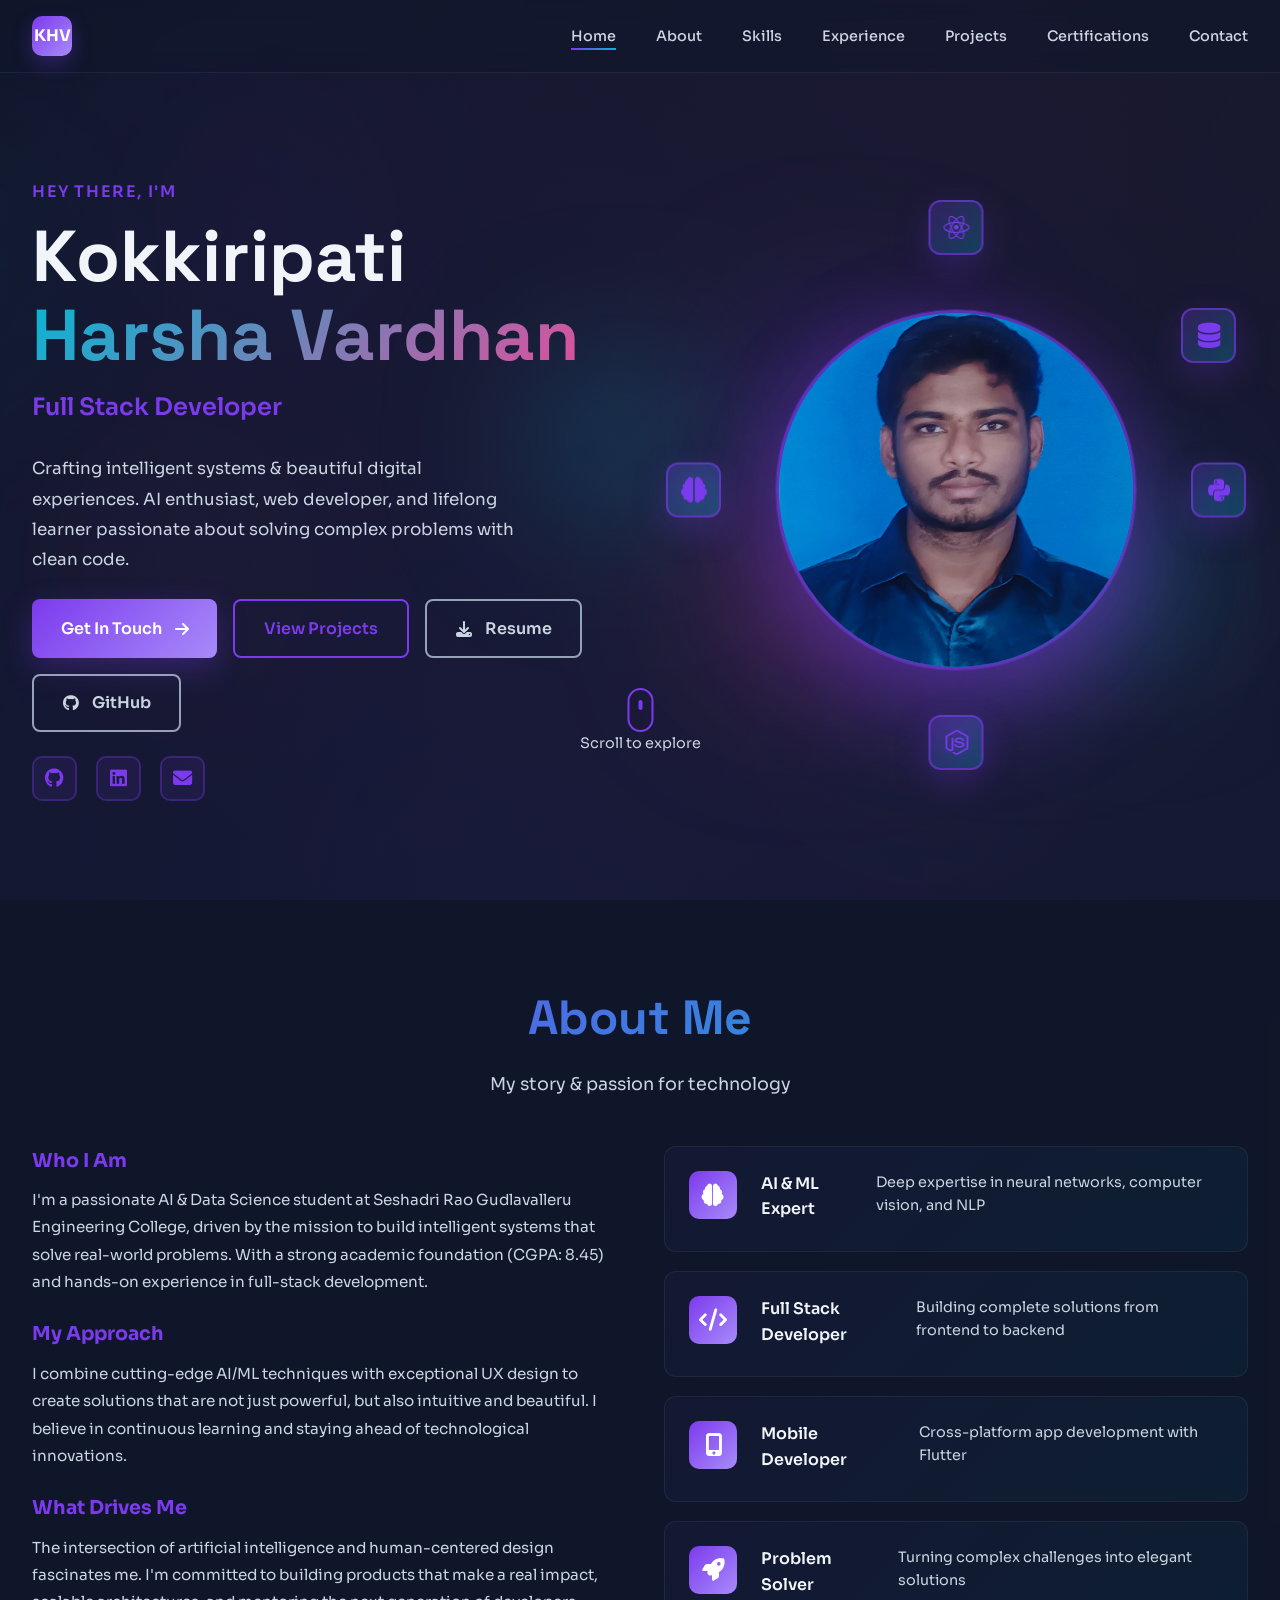
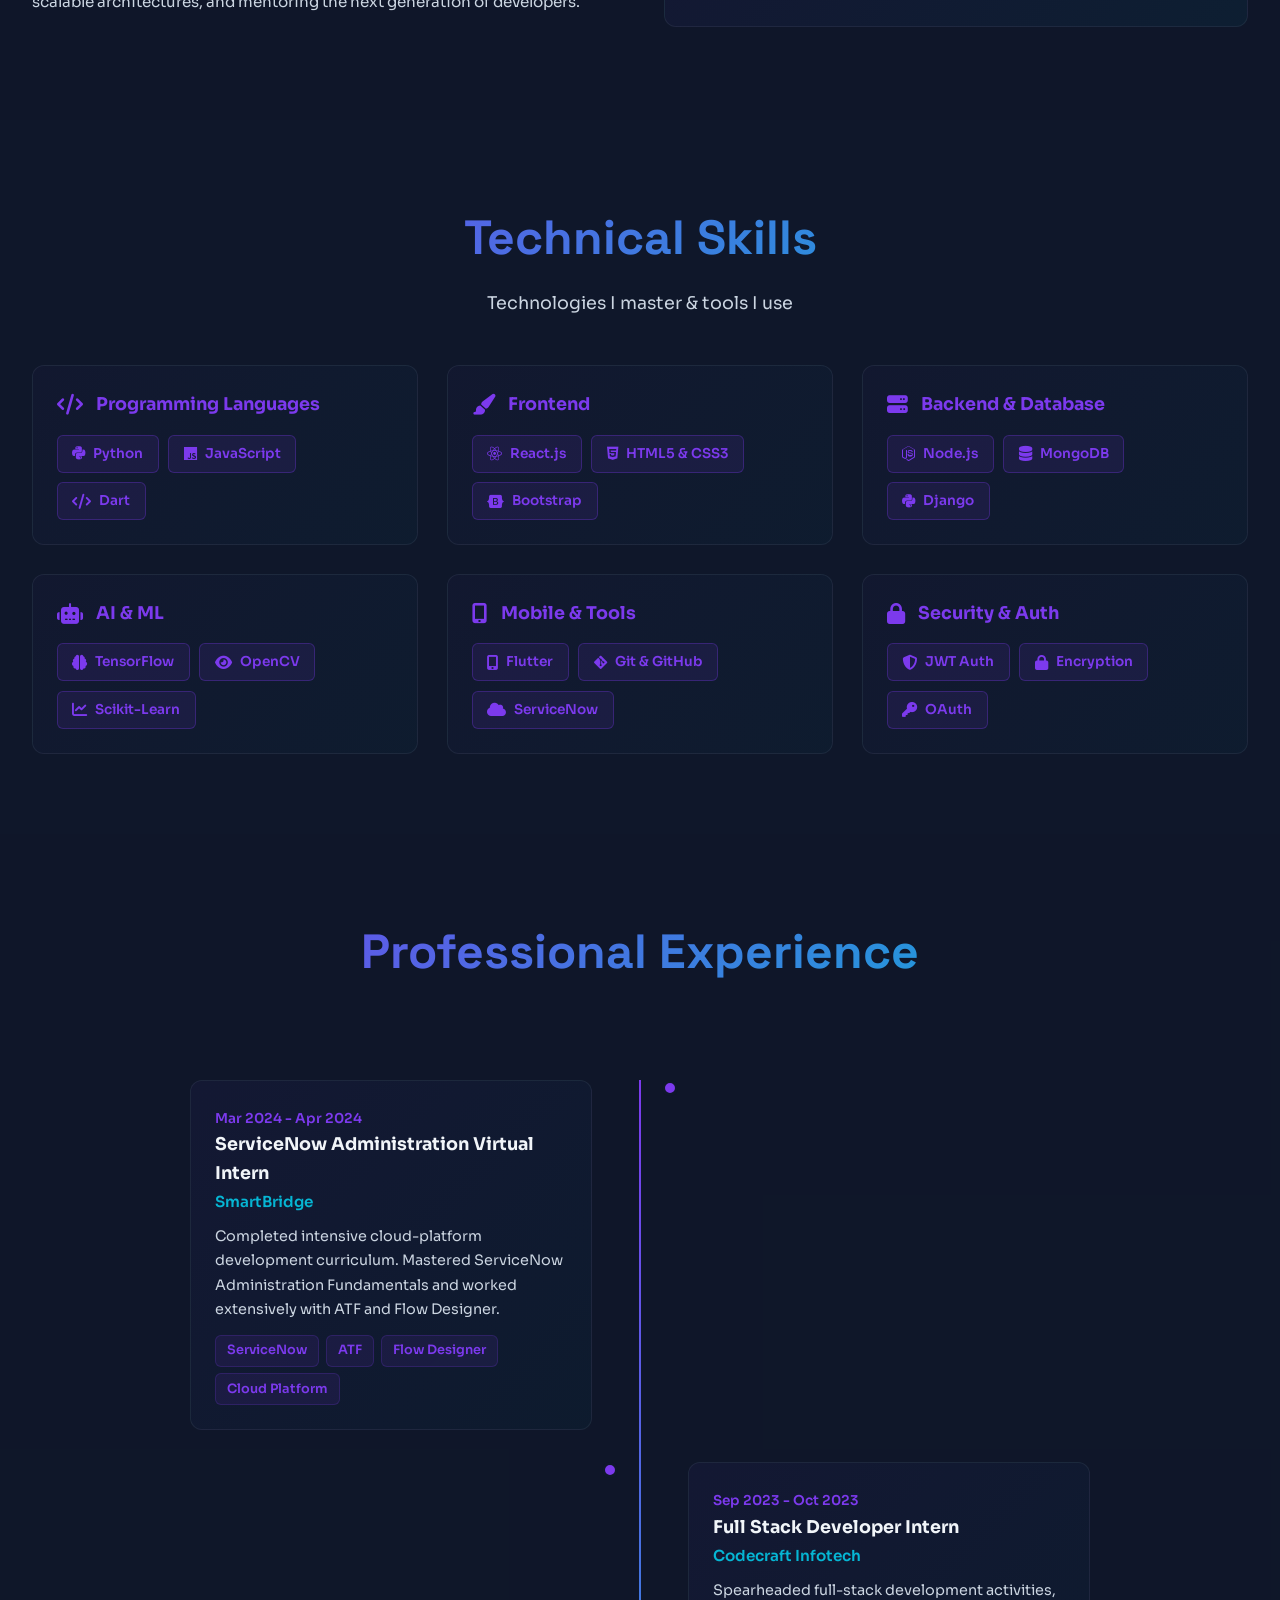
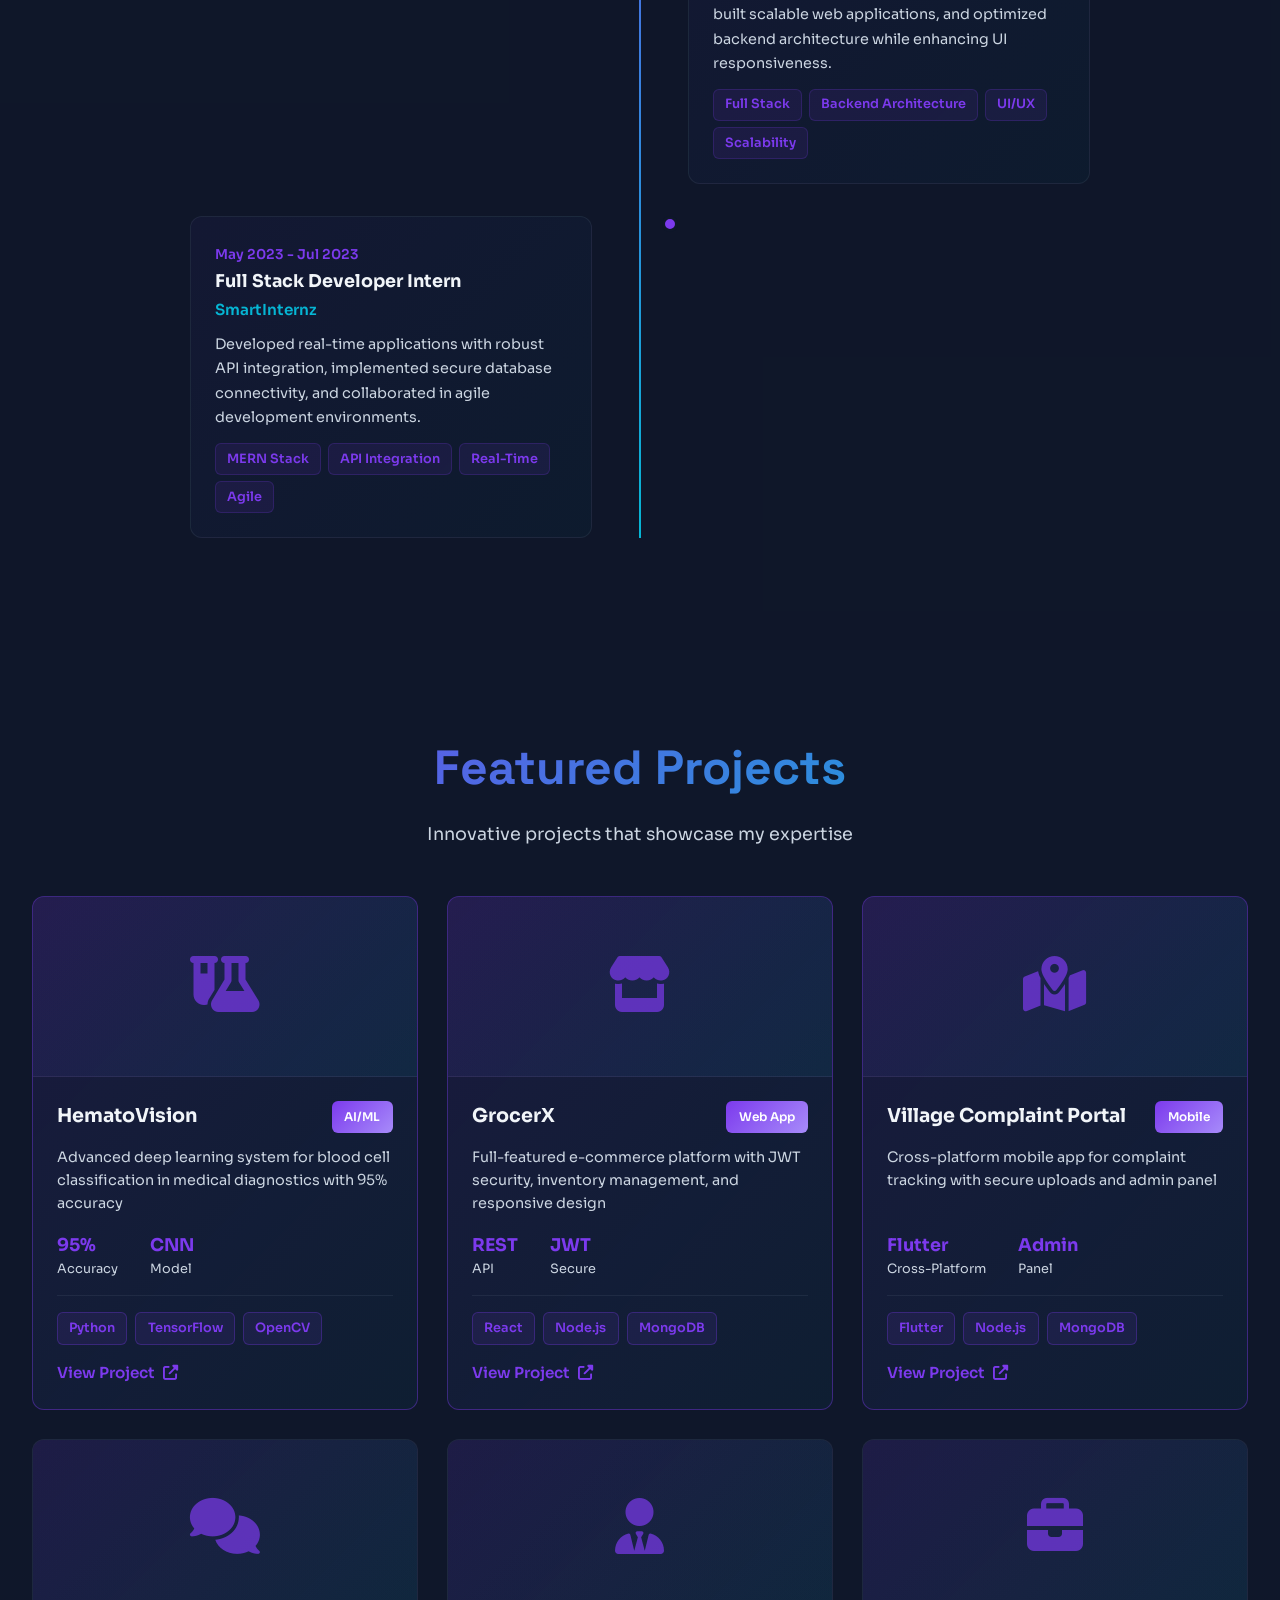
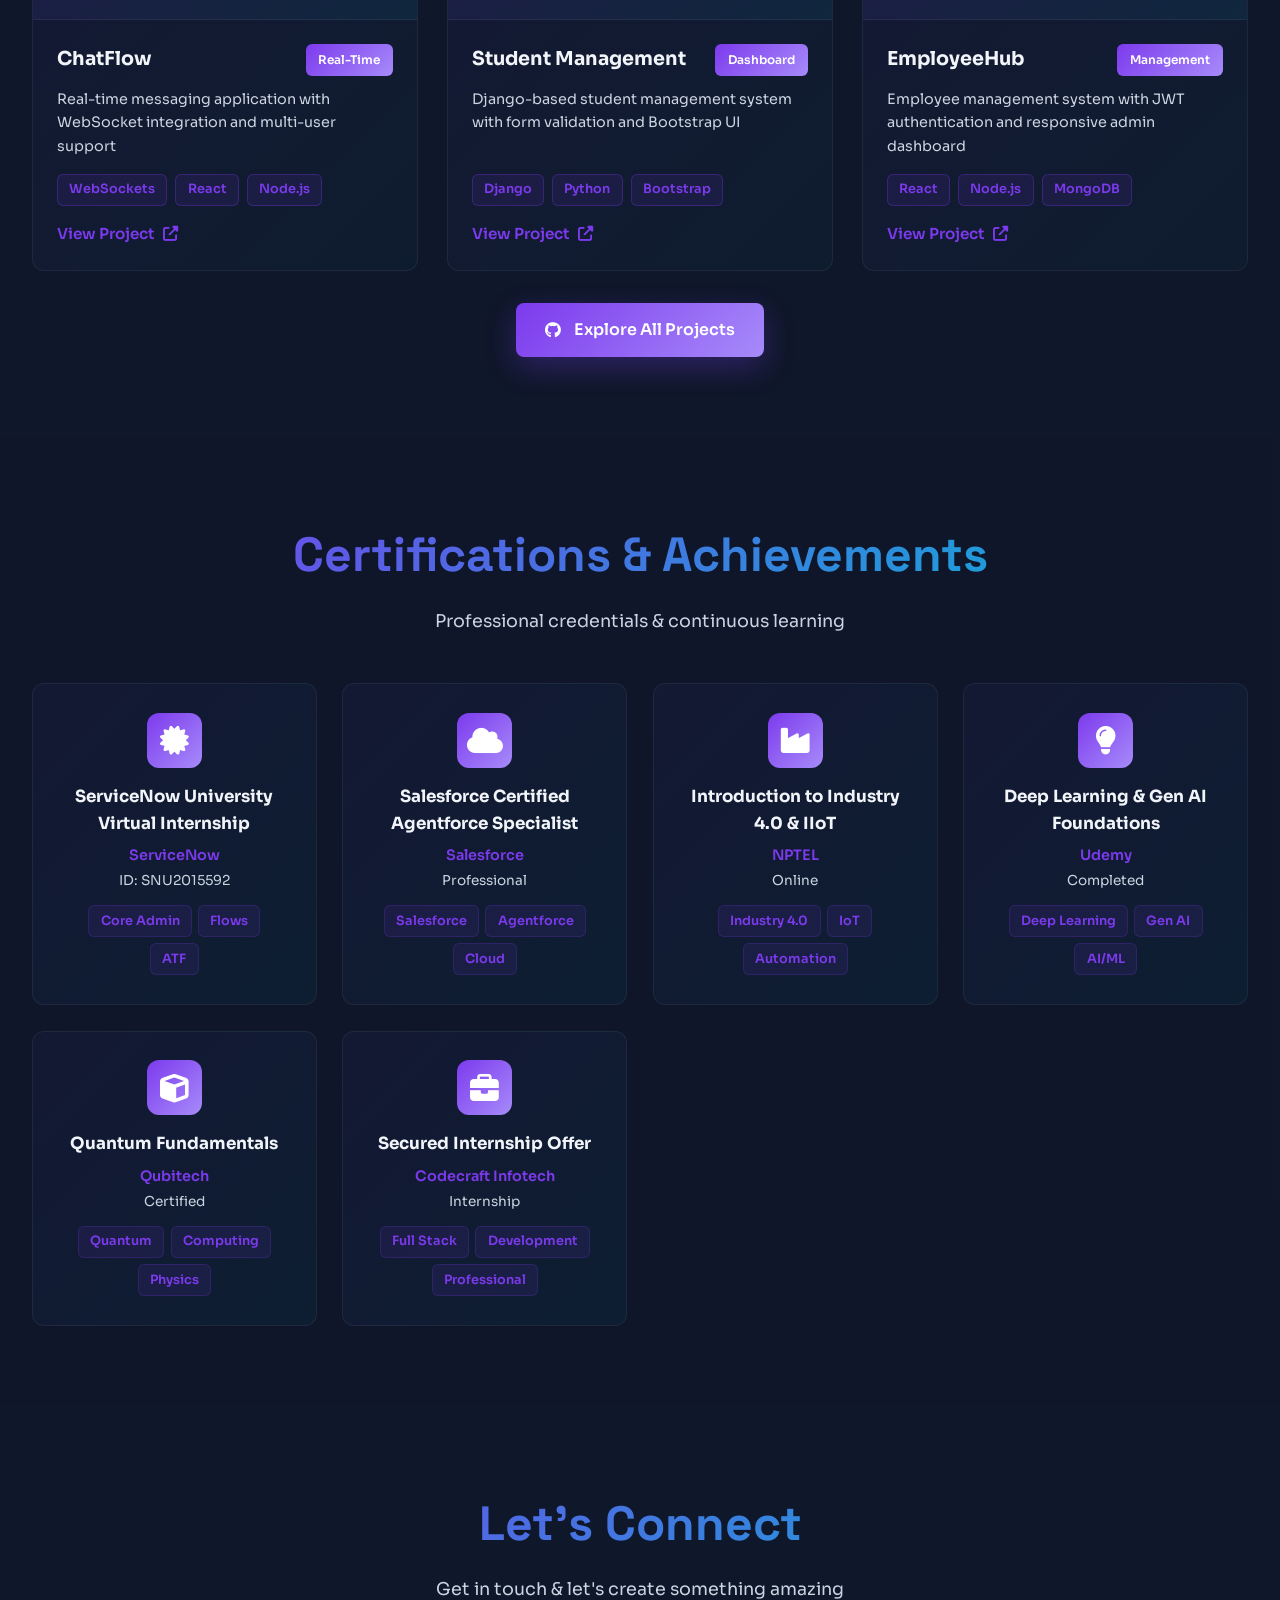
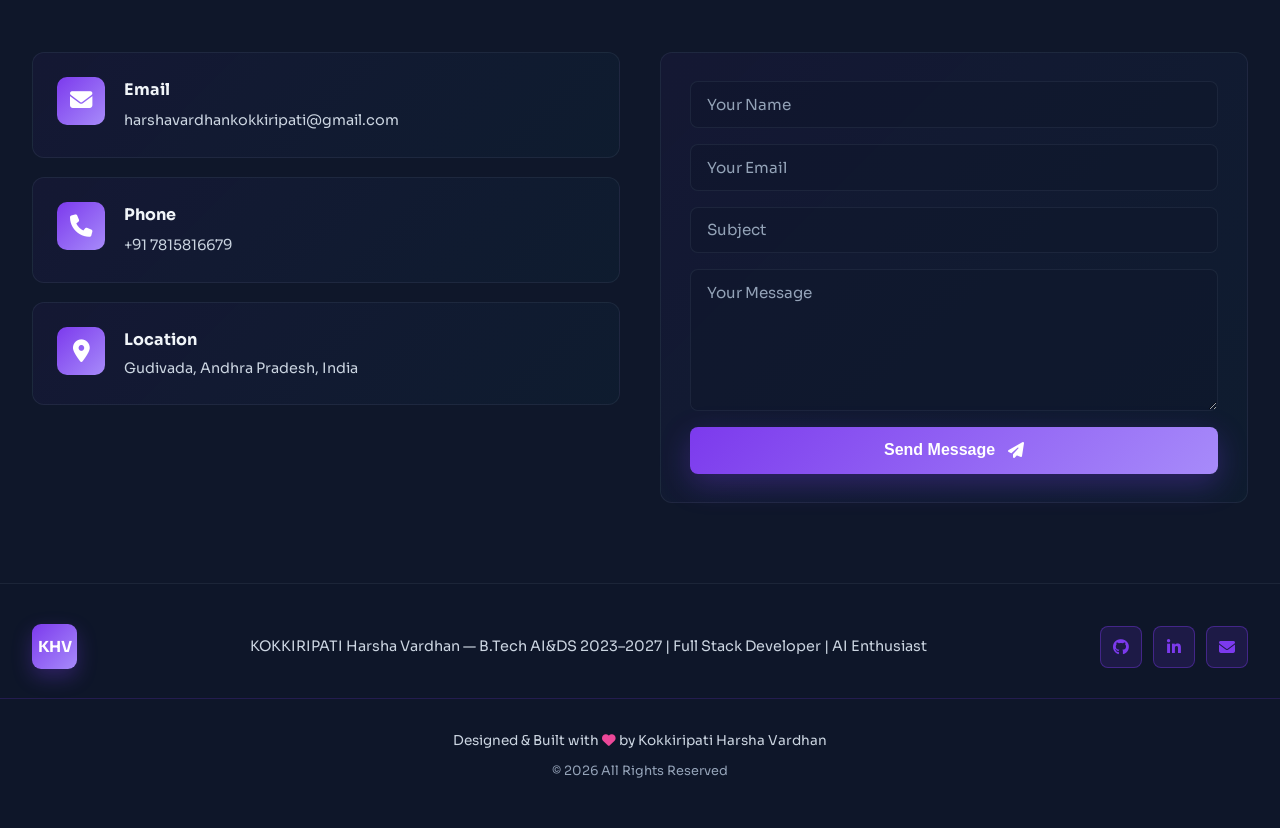
==== commit 3237ff88: "Update footer to exact design with improved alignment and professional styling" ====
--- a/index.html
+++ b/index.html
@@ -733,37 +733,18 @@
 
     <!-- FOOTER -->
     <footer class="footer">
-        <div class="footer-content">
-            <!-- Footer Top -->
-            <div class="footer-top">
-                <div class="footer-left">
-                    <div class="footer-logo">KHV</div>
-                    <div class="footer-info">
-                        <h3>Kokkiripati Harsha Vardhan</h3>
-                        <p>B.Tech AI & DS | Full Stack Developer</p>
-                    </div>
-                </div>
-                <div class="footer-right">
-                    <a href="https://github.com/Harsha2675" target="_blank" rel="noopener noreferrer" class="footer-btn">
-                        <i class="fab fa-github"></i>
-                    </a>
-                    <a href="https://linkedin.com/in/kokkiripati-harsha-vardhan-733a02375" target="_blank" rel="noopener noreferrer" class="footer-btn">
-                        <i class="fab fa-linkedin-in"></i>
-                    </a>
-                    <a href="mailto:harshavardhankokkiripati@gmail.com" class="footer-btn">
-                        <i class="fas fa-envelope"></i>
-                    </a>
-                </div>
-            </div>
-
-            <!-- Divider -->
-            <div class="footer-divider"></div>
-
-            <!-- Footer Bottom -->
-            <div class="footer-bottom">
-                <p>Designed & Built with <i class="fas fa-heart"></i> by Kokkiripati Harsha Vardhan</p>
-                <p class="copyright">© 2026 All Rights Reserved</p>
-            </div>
+        <div class="footer-top">
+            <div class="footer-logo">KHV</div>
+            <p>KOKKIRIPATI Harsha Vardhan — B.Tech AI&DS 2023–2027 | Full Stack Developer | AI Enthusiast</p>
+            <div class="footer-social">
+                <a href="https://github.com/Harsha2675" target="_blank" rel="noopener noreferrer"><i class="fab fa-github"></i></a>
+                <a href="https://linkedin.com/in/kokkiripati-harsha-vardhan-733a02375" target="_blank" rel="noopener noreferrer"><i class="fab fa-linkedin-in"></i></a>
+                <a href="mailto:harshavardhankokkiripati@gmail.com"><i class="fas fa-envelope"></i></a>
+            </div>
+        </div>
+        <div class="footer-bottom">
+            <p>Designed & Built with <i class="fas fa-heart"></i> by <span>Kokkiripati Harsha Vardhan</span></p>
+            <p class="footer-copy">© 2026 All Rights Reserved</p>
         </div>
     </footer>
 
--- a/styles.css
+++ b/styles.css
@@ -2058,3 +2058,196 @@
         font-size: 1rem;
     }
 }
+
+/* ==================== FOOTER ==================== */
+.footer {
+    background: rgba(15, 23, 42, 0.95);
+    border-top: 1px solid var(--border);
+    padding: 2.5rem 0;
+    position: relative;
+    overflow: hidden;
+}
+
+.footer-top {
+    display: flex;
+    justify-content: space-between;
+    align-items: center;
+    gap: 2rem;
+    max-width: 1400px;
+    margin: 0 auto;
+    padding: 0 2rem 1.8rem;
+    border-bottom: 1px solid rgba(124, 58, 237, 0.2);
+}
+
+.footer-logo {
+    width: 45px;
+    height: 45px;
+    background: linear-gradient(135deg, var(--primary), var(--primary-light));
+    border-radius: 9px;
+    display: flex;
+    align-items: center;
+    justify-content: center;
+    font-size: 0.95rem;
+    font-weight: 700;
+    color: white;
+    flex-shrink: 0;
+    box-shadow: 0 8px 20px rgba(124, 58, 237, 0.3);
+    transition: all 0.3s ease;
+}
+
+.footer-logo:hover {
+    transform: scale(1.1);
+}
+
+.footer-top > p {
+    flex: 1;
+    color: var(--text-secondary);
+    font-size: 0.9rem;
+    margin: 0;
+    text-align: center;
+    line-height: 1.5;
+}
+
+.footer-social {
+    display: flex;
+    gap: 0.7rem;
+}
+
+.footer-social a {
+    width: 42px;
+    height: 42px;
+    background: rgba(124, 58, 237, 0.15);
+    border: 1.5px solid rgba(124, 58, 237, 0.4);
+    border-radius: 8px;
+    display: flex;
+    align-items: center;
+    justify-content: center;
+    color: var(--primary);
+    text-decoration: none;
+    font-size: 1rem;
+    transition: all 0.3s cubic-bezier(0.34, 1.56, 0.64, 1);
+    cursor: pointer;
+}
+
+.footer-social a:hover {
+    background: linear-gradient(135deg, var(--primary), var(--secondary));
+    color: white;
+    border-color: transparent;
+    transform: translateY(-4px) scale(1.15);
+    box-shadow: 0 12px 30px rgba(124, 58, 237, 0.4);
+}
+
+.footer-bottom {
+    text-align: center;
+    max-width: 1400px;
+    margin: 0 auto;
+    padding: 1.5rem 2rem 0;
+}
+
+.footer-bottom p {
+    color: var(--text-secondary);
+    font-size: 0.85rem;
+    margin: 0.4rem 0;
+}
+
+.footer-bottom i {
+    color: var(--accent);
+    animation: pulse-heart 1.5s ease-in-out infinite;
+}
+
+.footer-copy {
+    color: var(--text-muted) !important;
+    font-size: 0.8rem !important;
+    margin-top: 0.6rem !important;
+}
+
+@keyframes pulse-heart {
+    0%, 100% { transform: scale(1); }
+    50% { transform: scale(1.2); }
+}
+
+@media (max-width: 768px) {
+    .footer {
+        padding: 2rem 0;
+    }
+
+    .footer-top {
+        flex-direction: column;
+        gap: 1.2rem;
+        padding-bottom: 1.2rem;
+    }
+
+    .footer-top > p {
+        text-align: center;
+    }
+
+    .footer-social {
+        justify-content: center;
+    }
+}
+
+@media (max-width: 480px) {
+    .footer-top {
+        padding: 0 1rem 1rem;
+    }
+
+    .footer-top > p {
+        font-size: 0.8rem;
+    }
+
+    .footer-logo {
+        width: 40px;
+        height: 40px;
+        font-size: 0.85rem;
+    }
+
+    .footer-social a {
+        width: 38px;
+        height: 38px;
+        font-size: 0.9rem;
+    }
+
+    .footer-bottom {
+        padding: 1rem 1rem 0;
+    }
+}
+
+/* ==================== BACK TO TOP BUTTON ==================== */
+.back-to-top {
+    position: fixed;
+    bottom: 2rem;
+    right: 2rem;
+    width: 50px;
+    height: 50px;
+    background: linear-gradient(135deg, var(--primary), var(--secondary));
+    border: none;
+    border-radius: 50%;
+    color: white;
+    font-size: 1.2rem;
+    cursor: pointer;
+    display: none;
+    align-items: center;
+    justify-content: center;
+    transition: all 0.3s ease;
+    z-index: 999;
+    box-shadow: 0 10px 30px rgba(124, 58, 237, 0.4);
+}
+
+.back-to-top.show {
+    display: flex;
+}
+
+.back-to-top:hover {
+    transform: translateY(-5px) scale(1.1);
+    box-shadow: 0 15px 40px rgba(124, 58, 237, 0.6);
+}
+
+@media (max-width: 768px) {
+    .back-to-top {
+        width: 45px;
+        height: 45px;
+        bottom: 1.5rem;
+        right: 1.5rem;
+        font-size: 1rem;
+    }
+}
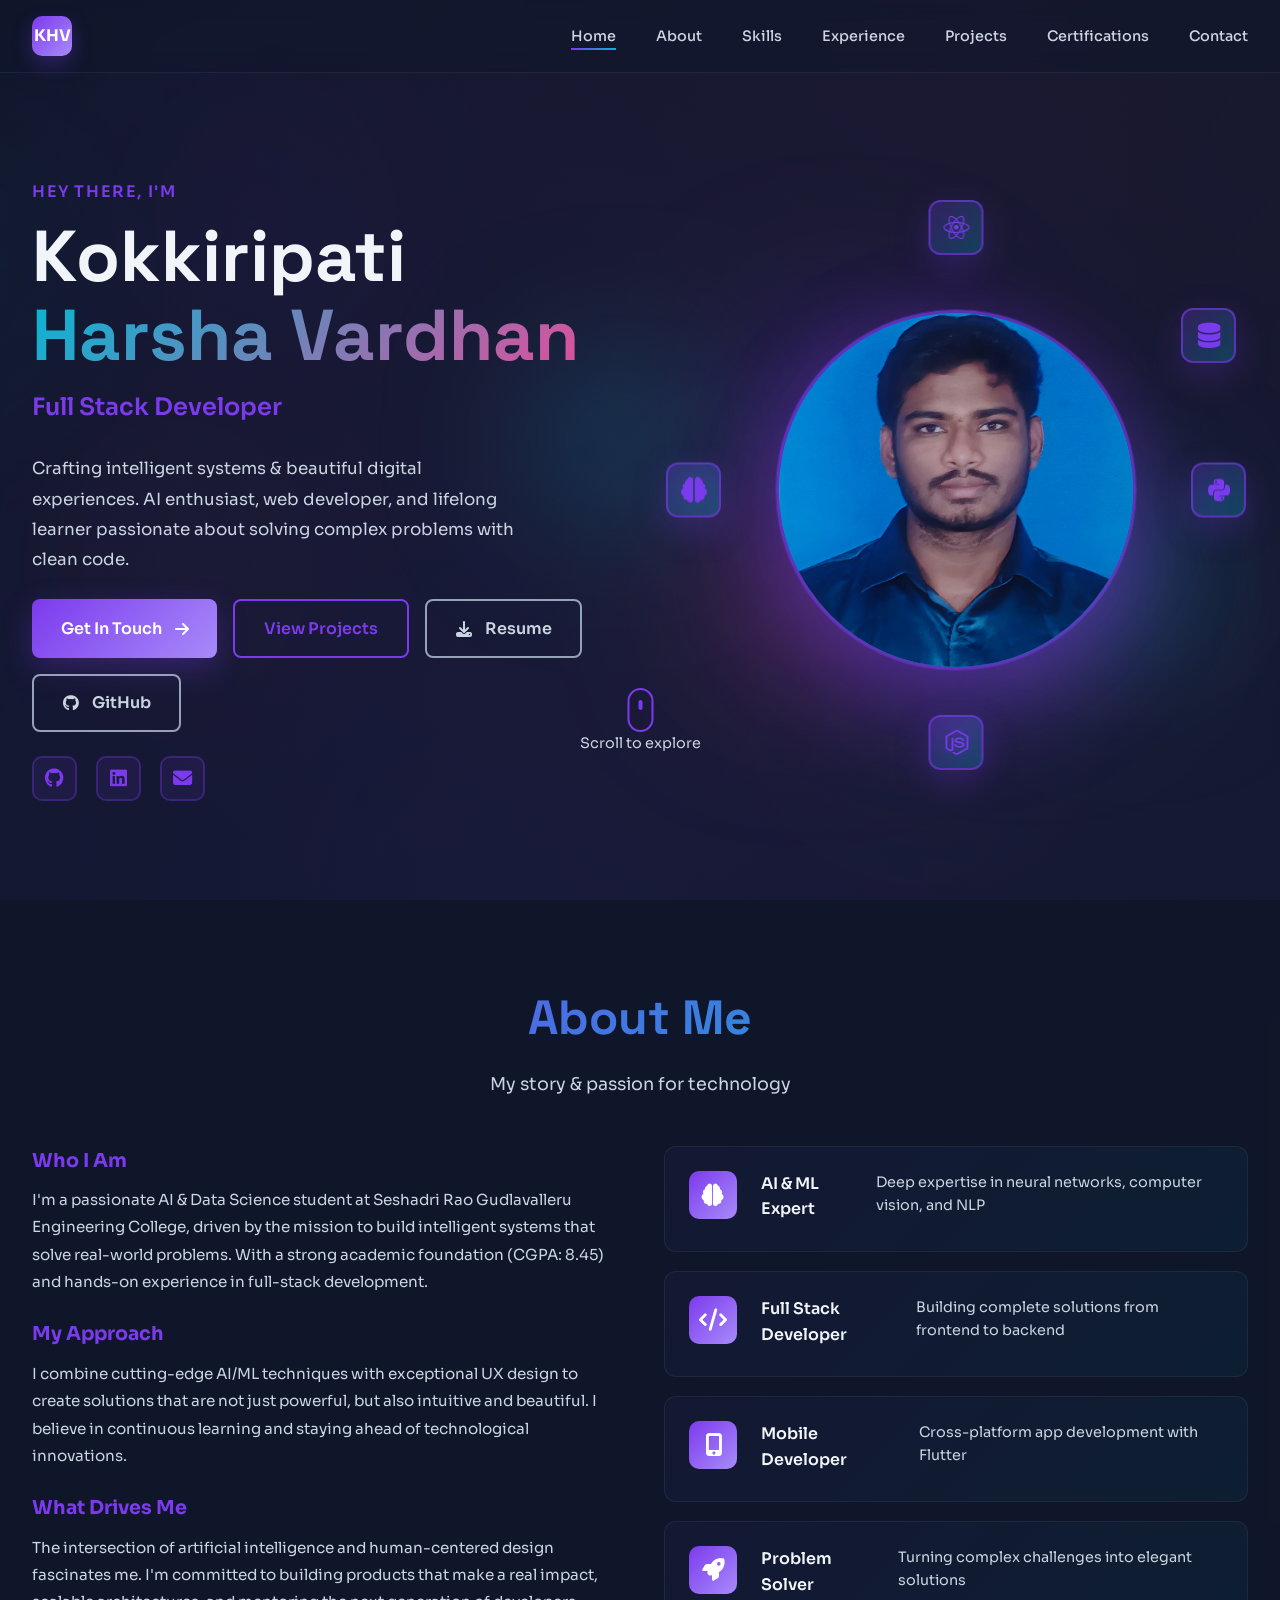
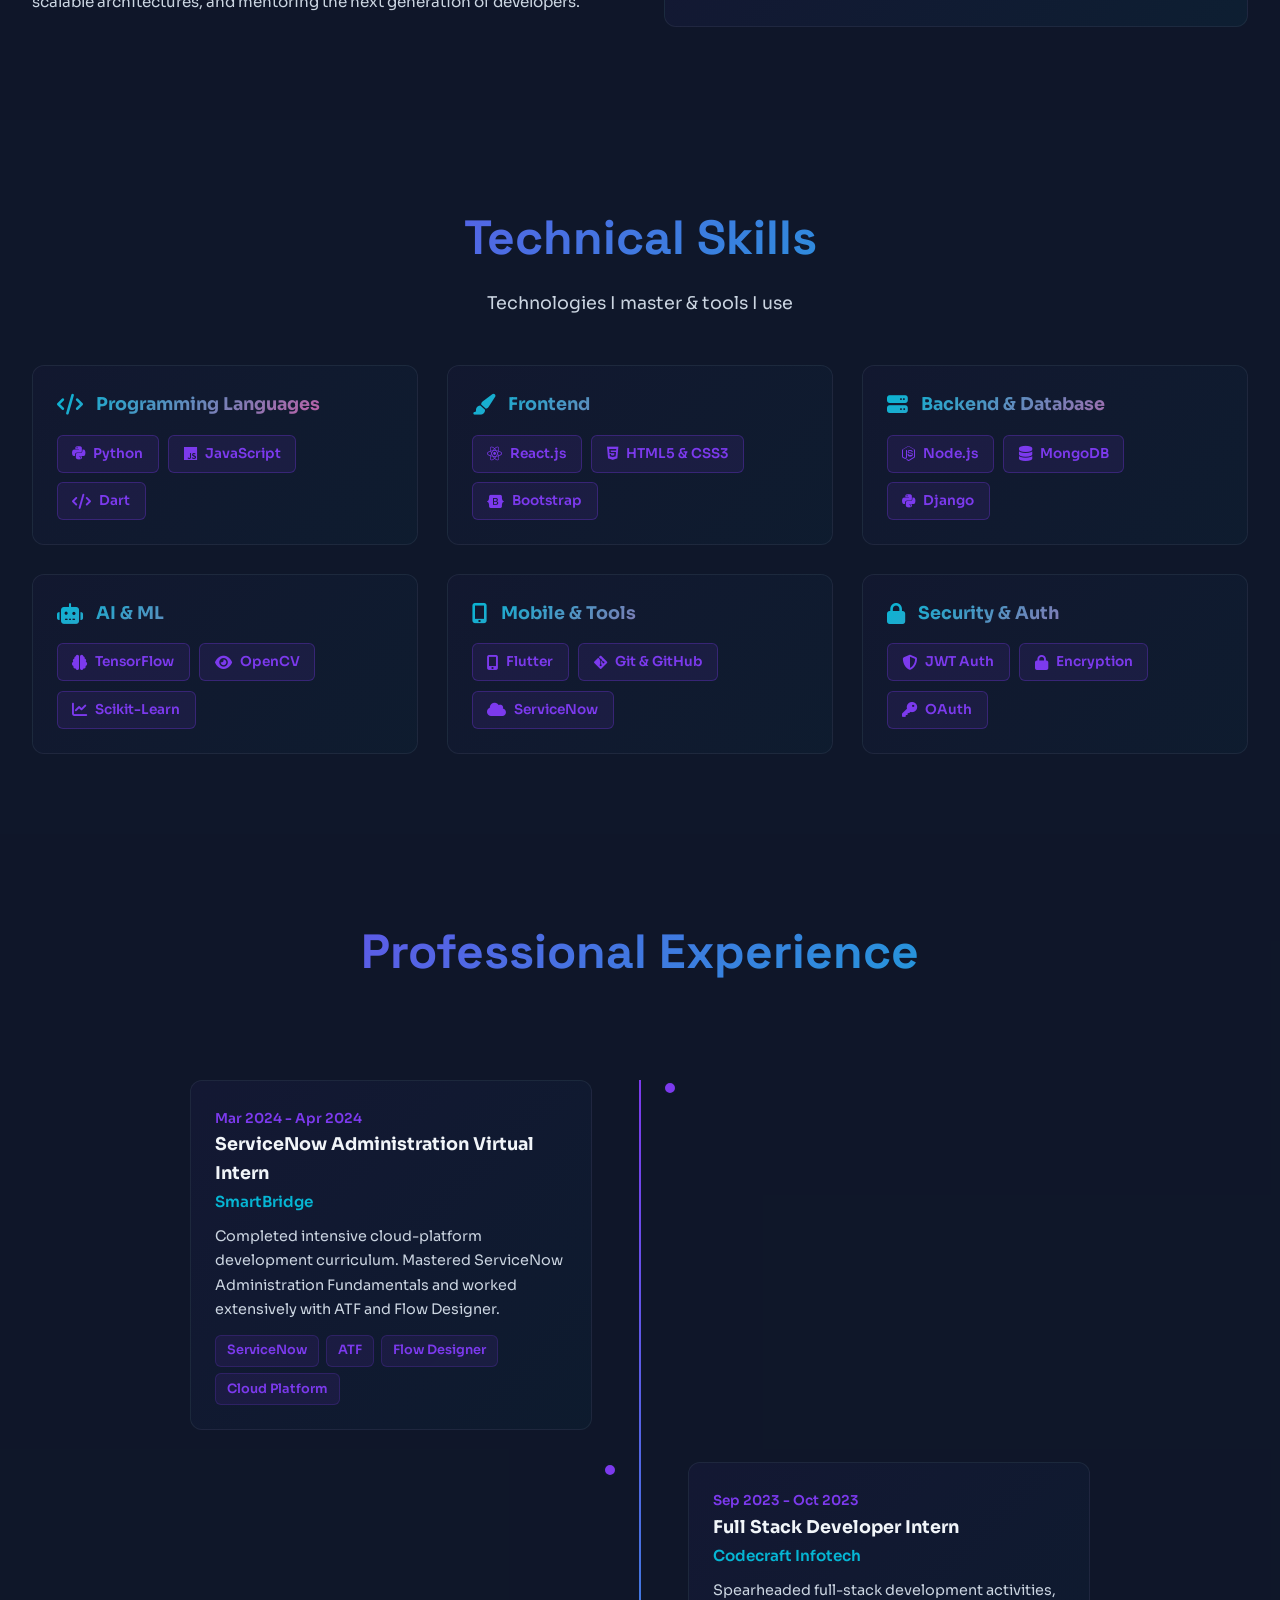
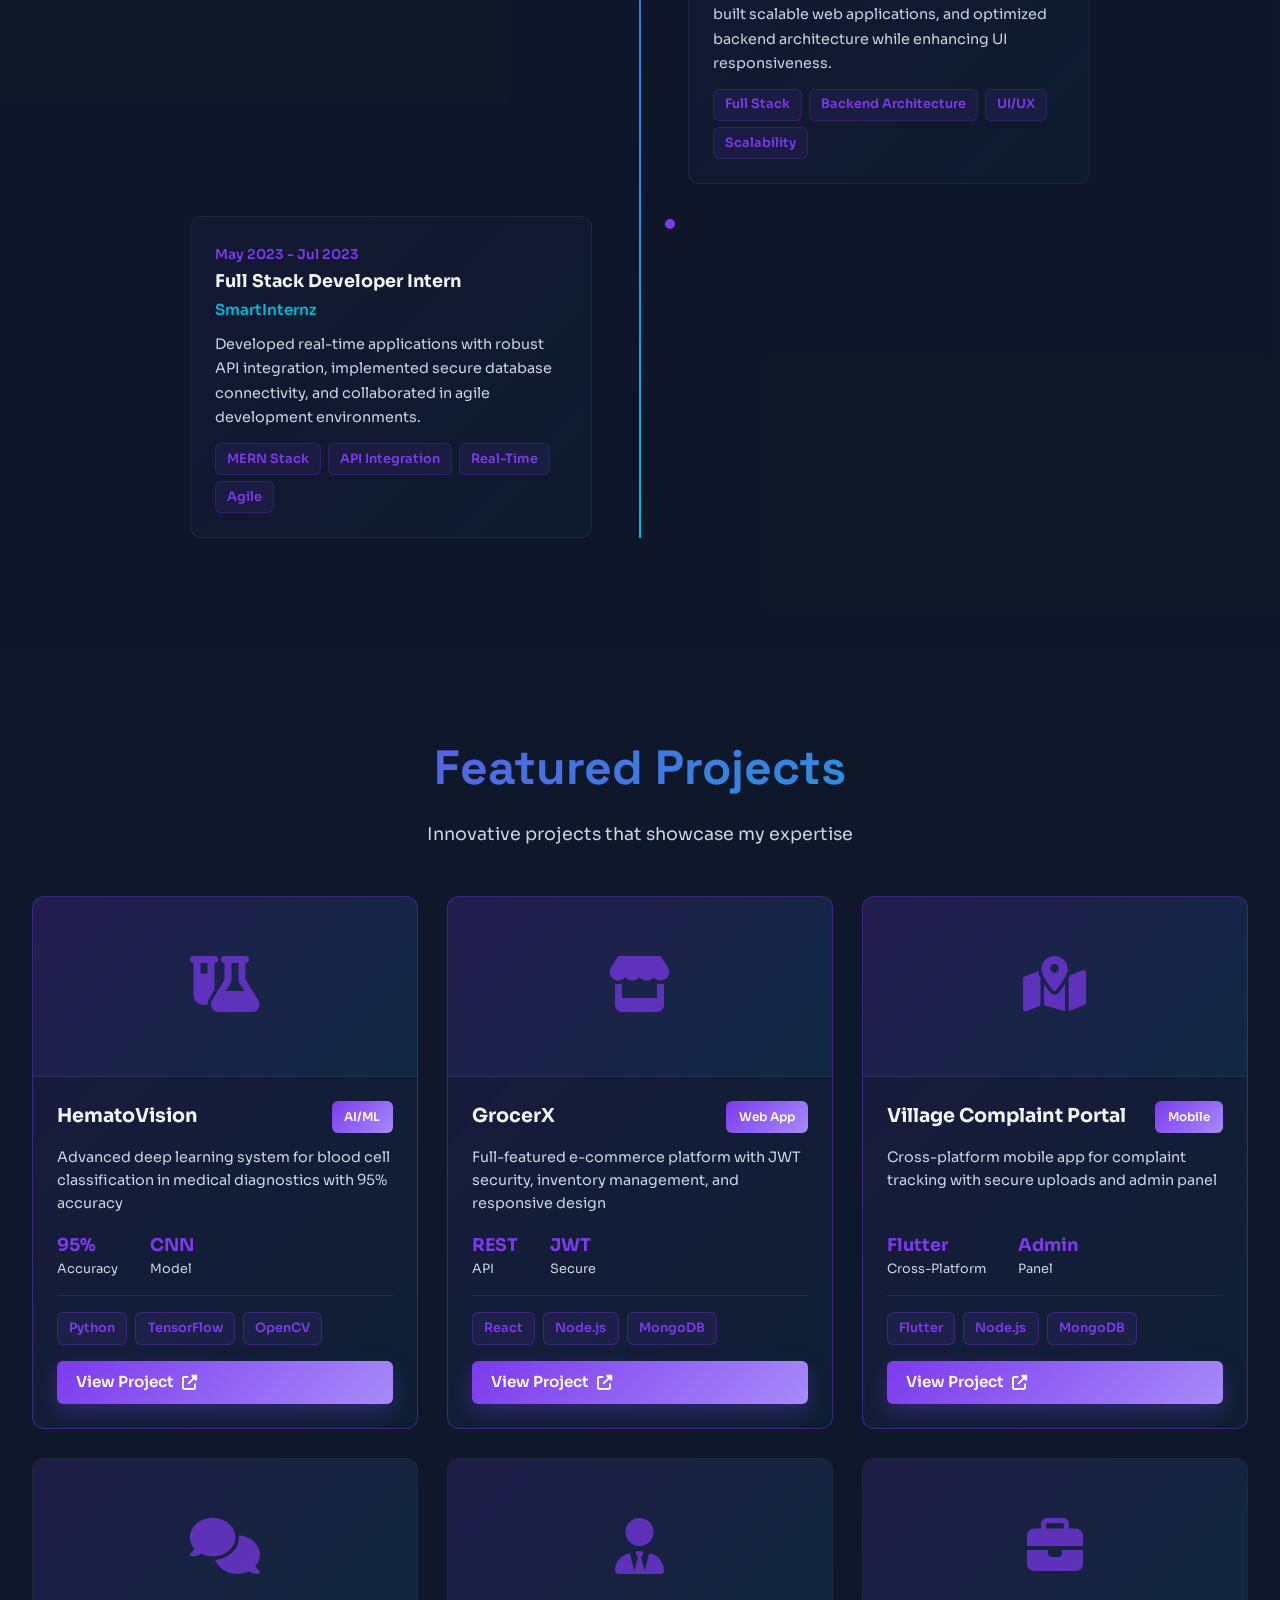
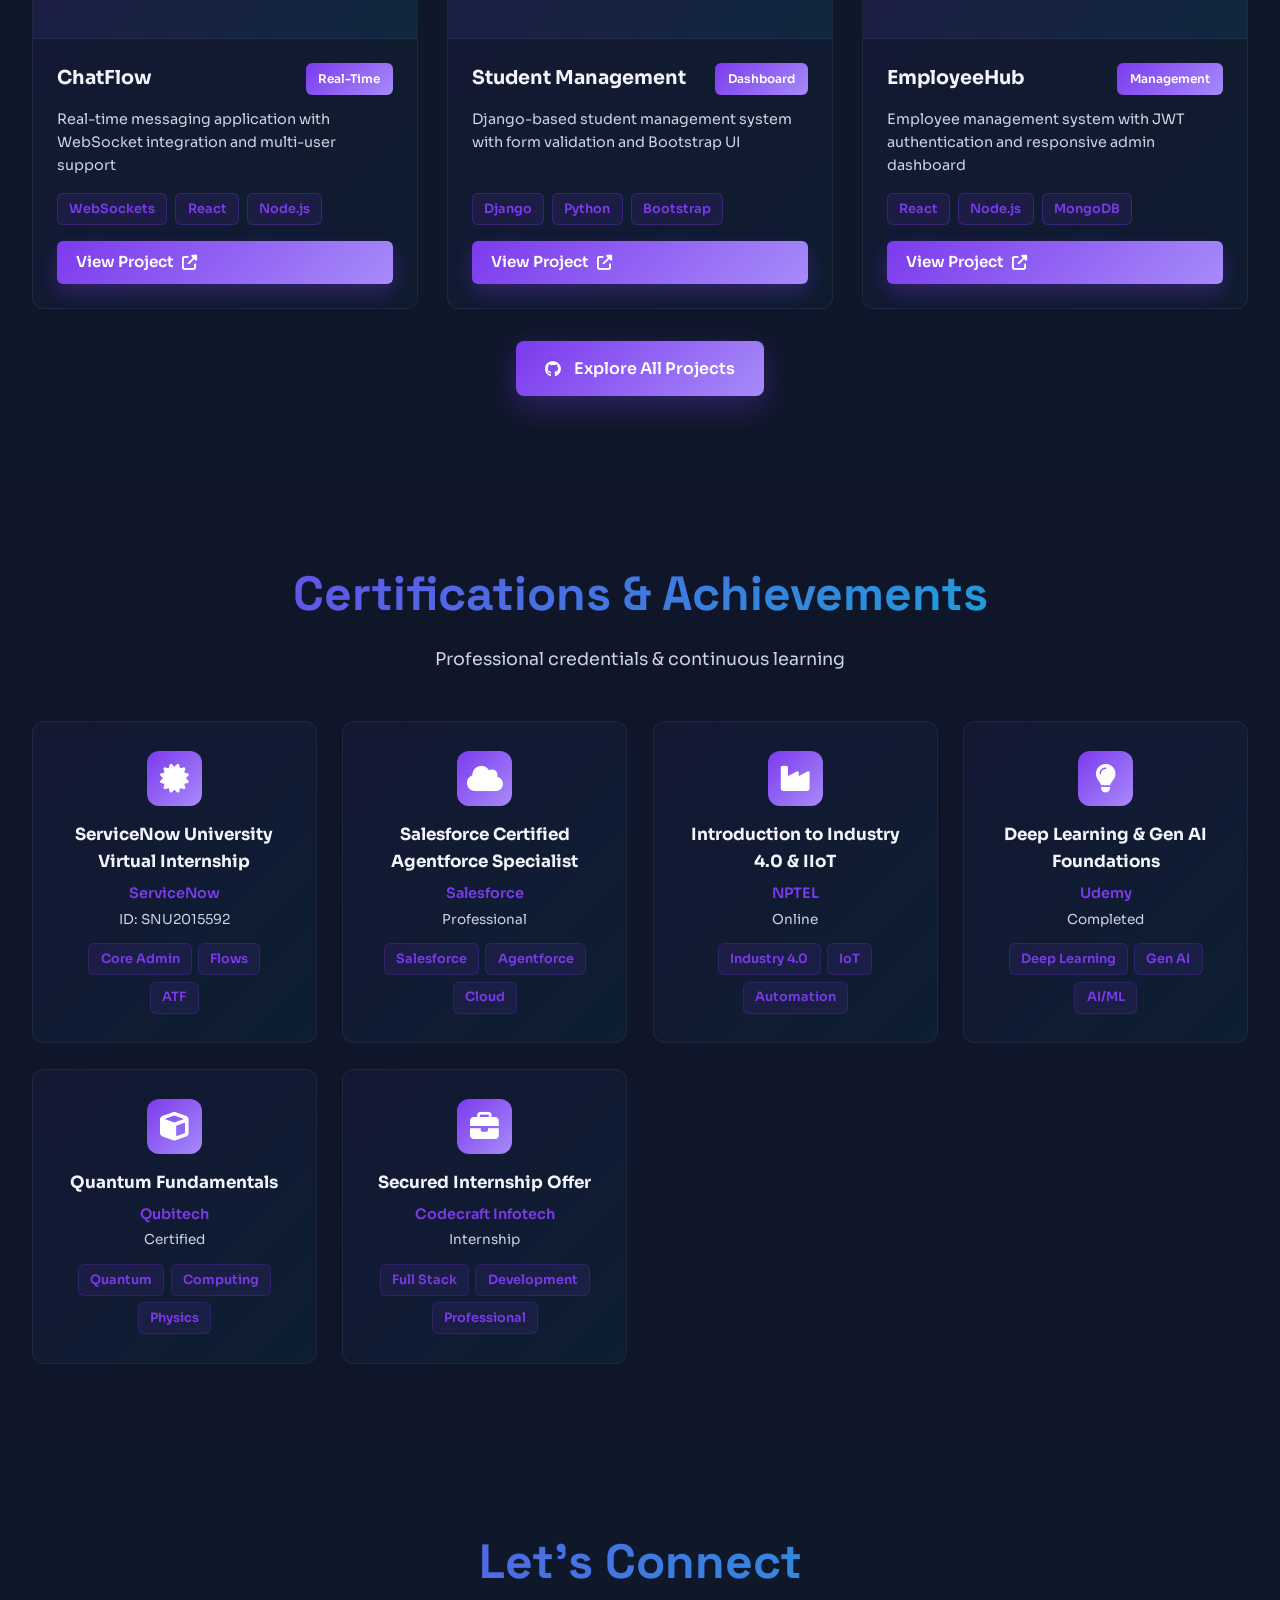
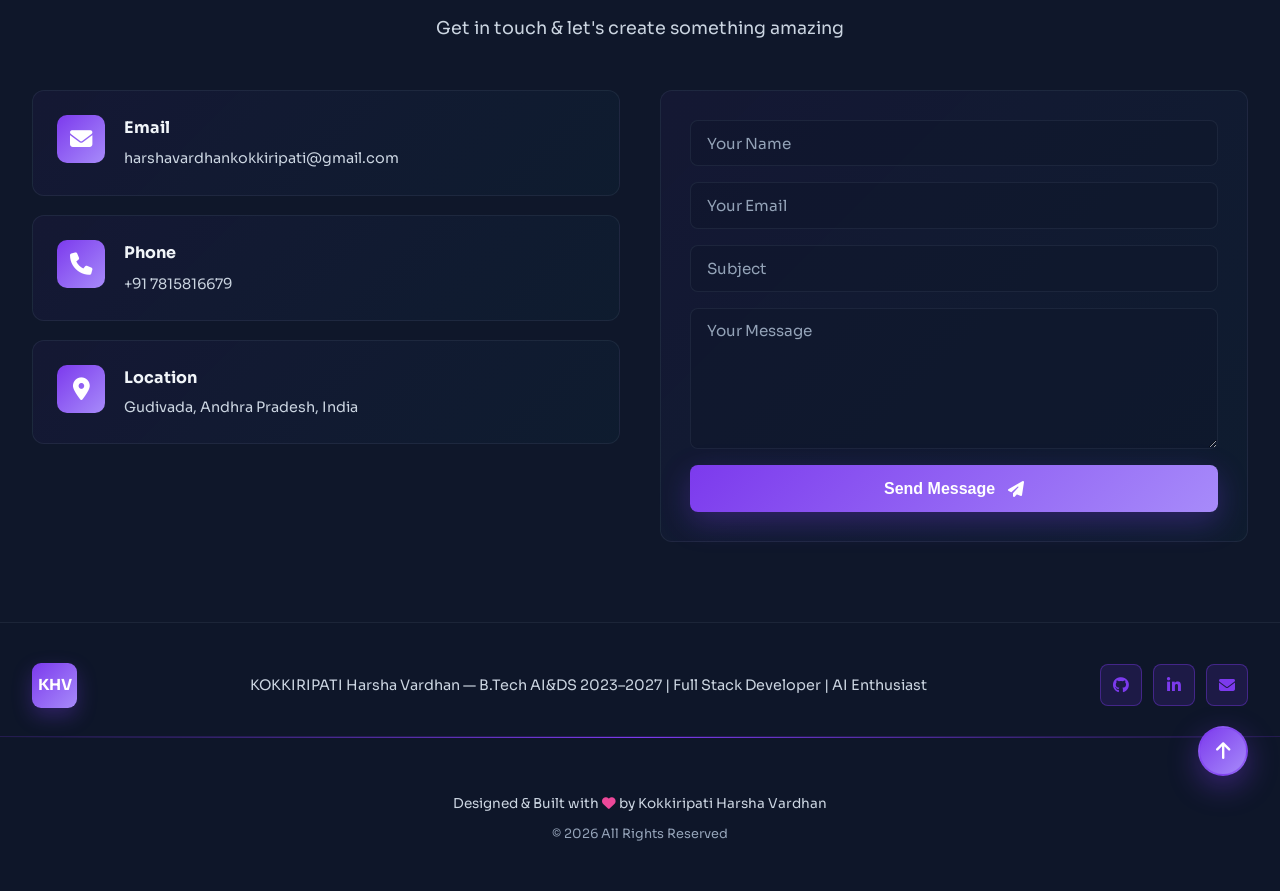
==== commit d388888e: "Update: Improve button styling and remove footer CSS files - Position back button below footer - Sty" ====
--- a/index.html
+++ b/index.html
@@ -734,14 +734,22 @@
     <!-- FOOTER -->
     <footer class="footer">
         <div class="footer-top">
-            <div class="footer-logo">KHV</div>
-            <p>KOKKIRIPATI Harsha Vardhan — B.Tech AI&DS 2023–2027 | Full Stack Developer | AI Enthusiast</p>
-            <div class="footer-social">
-                <a href="https://github.com/Harsha2675" target="_blank" rel="noopener noreferrer"><i class="fab fa-github"></i></a>
-                <a href="https://linkedin.com/in/kokkiripati-harsha-vardhan-733a02375" target="_blank" rel="noopener noreferrer"><i class="fab fa-linkedin-in"></i></a>
-                <a href="mailto:harshavardhankokkiripati@gmail.com"><i class="fas fa-envelope"></i></a>
-            </div>
-        </div>
+            <div class="footer-left">
+                <div class="footer-logo">KHV</div>
+            </div>
+            <div class="footer-center">
+                <p class="footer-tagline">KOKKIRIPATI Harsha Vardhan — B.Tech AI&DS 2023–2027 | Full Stack Developer | AI Enthusiast</p>
+            </div>
+            <div class="footer-right">
+                <div class="footer-social">
+                    <a href="https://github.com/Harsha2675" target="_blank" rel="noopener noreferrer" title="GitHub"><i class="fab fa-github"></i></a>
+                    <a href="https://linkedin.com/in/kokkiripati-harsha-vardhan-733a02375" target="_blank" rel="noopener noreferrer" title="LinkedIn"><i class="fab fa-linkedin-in"></i></a>
+                    <a href="mailto:harshavardhankokkiripati@gmail.com" title="Email"><i class="fas fa-envelope"></i></a>
+                </div>
+                <a href="#home" class="back-home-btn" title="Back to Home"><i class="fas fa-arrow-up"></i></a>
+            </div>
+        </div>
+        <div class="footer-divider"></div>
         <div class="footer-bottom">
             <p>Designed & Built with <i class="fas fa-heart"></i> by <span>Kokkiripati Harsha Vardhan</span></p>
             <p class="footer-copy">© 2026 All Rights Reserved</p>
--- a/styles.css
+++ b/styles.css
@@ -891,7 +891,10 @@
 
 .category-title {
     font-size: 1.1rem;
-    color: var(--primary);
+    background: linear-gradient(135deg, var(--secondary), var(--accent));
+    -webkit-background-clip: text;
+    -webkit-text-fill-color: transparent;
+    background-clip: text;
     margin-bottom: 1rem;
     display: flex;
     align-items: center;
@@ -1225,19 +1228,24 @@
 }
 
 .project-link {
-    color: var(--primary);
+    background: linear-gradient(135deg, var(--primary), var(--primary-light));
+    color: white;
     text-decoration: none;
     font-weight: 600;
     display: inline-flex;
     align-items: center;
     gap: 0.5rem;
+    padding: 0.6rem 1.2rem;
+    border-radius: 6px;
     transition: all 0.3s ease;
     font-size: 0.95rem;
+    box-shadow: 0 8px 20px rgba(124, 58, 237, 0.3);
 }
 
 .project-link:hover {
-    color: var(--secondary);
-    transform: translateX(6px);
+    background: linear-gradient(135deg, var(--secondary), #0891b2);
+    transform: translateY(-3px) scale(1.05);
+    box-shadow: 0 12px 35px rgba(6, 182, 212, 0.4);
 }
 
 .view-all {
@@ -2251,3 +2259,48 @@
         font-size: 1rem;
     }
 }
+
+/* ==================== BACK HOME BUTTON ==================== */
+.back-home-btn {
+    width: 50px;
+    height: 50px;
+    background: linear-gradient(135deg, var(--primary), var(--primary-light));
+    border: 2px solid rgba(124, 58, 237, 0.5);
+    border-radius: 50%;
+    display: flex;
+    align-items: center;
+    justify-content: center;
+    color: white;
+    text-decoration: none;
+    font-size: 1.2rem;
+    transition: all 0.3s cubic-bezier(0.34, 1.56, 0.64, 1);
+    box-shadow: 0 10px 30px rgba(124, 58, 237, 0.4);
+}
+
+.back-home-btn:hover {
+    transform: translateY(-5px) scale(1.1);
+    box-shadow: 0 15px 40px rgba(124, 58, 237, 0.6);
+    border-color: rgba(124, 58, 237, 0.8);
+}
+
+@media (max-width: 480px) {
+    .back-home-btn {
+        width: 45px;
+        height: 45px;
+        font-size: 1rem;
+    }
+}
+
+
+/* ==================== UPDATED STYLES ==================== */
+
+/* Update back home button positioning */
+.footer-right {
+    position: relative;
+}
+
+.back-home-btn {
+    position: absolute;
+    bottom: -70px;
+    right: 0;
+}
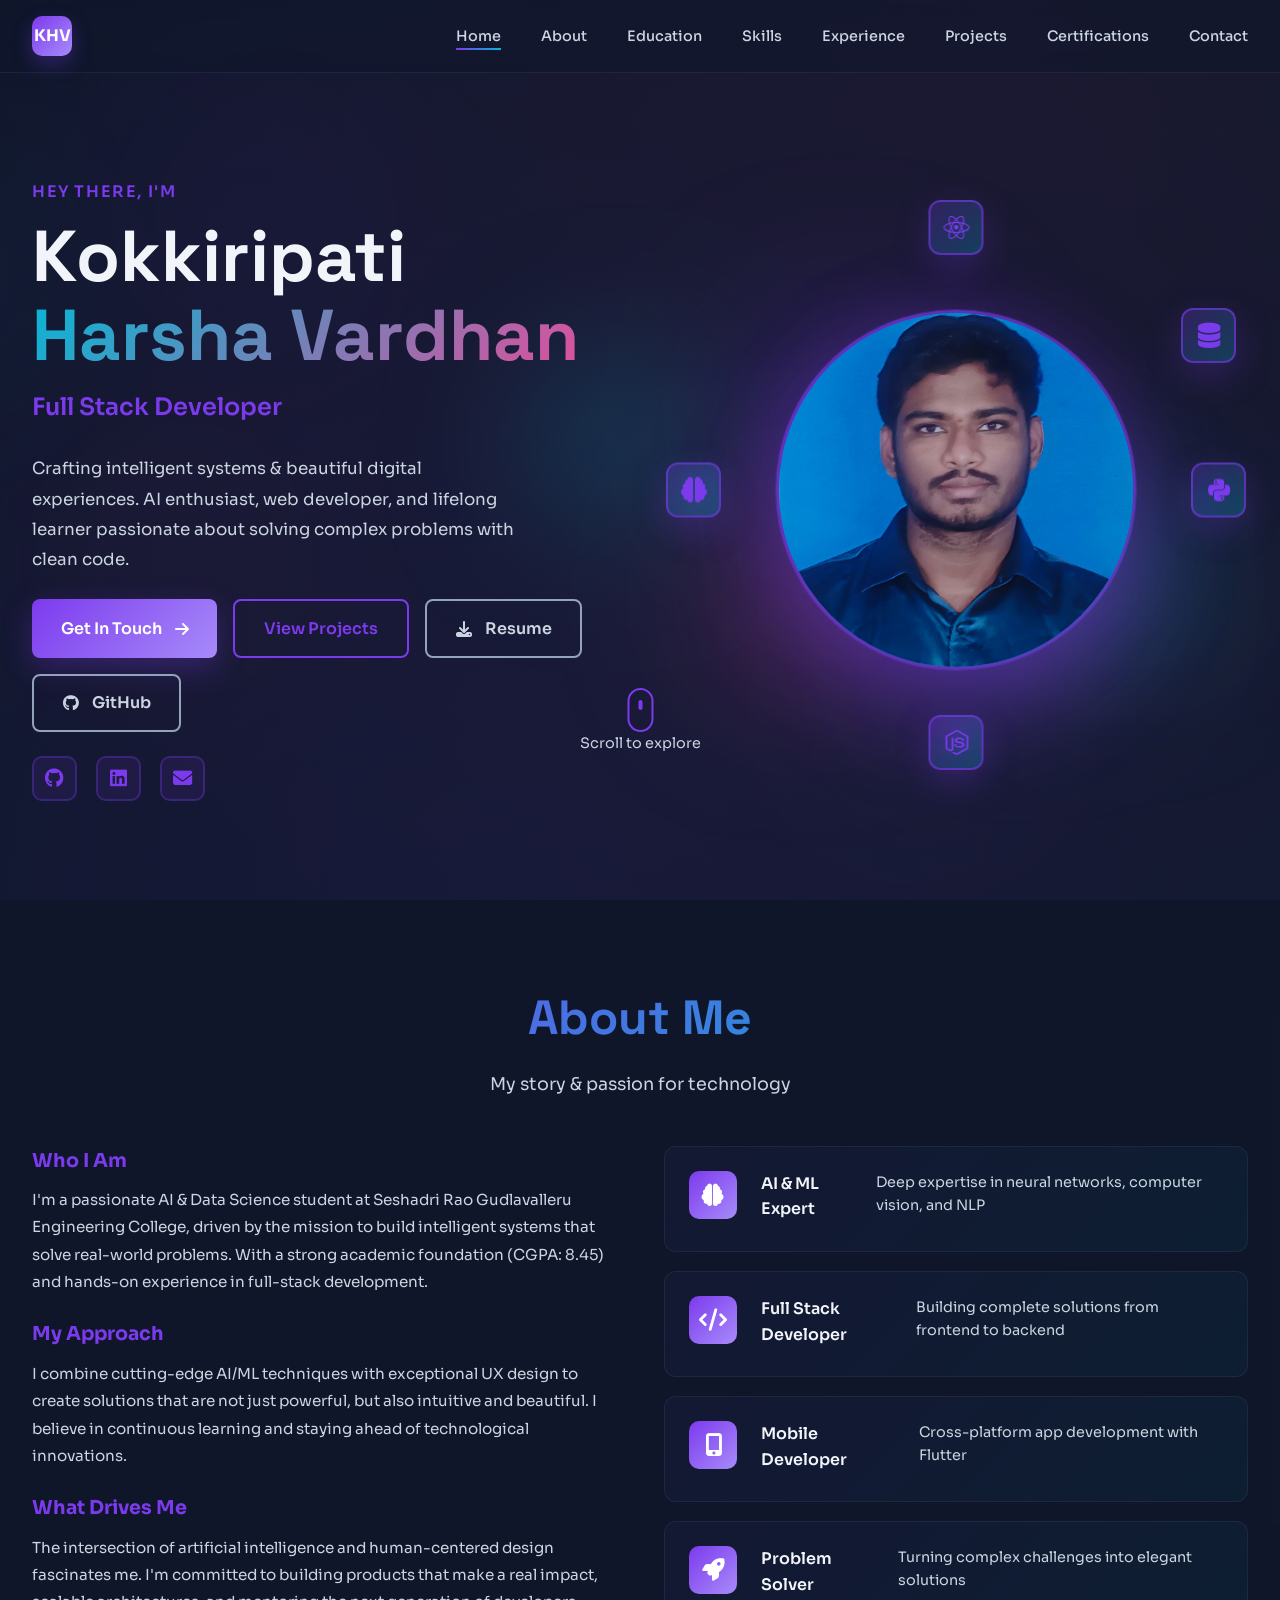
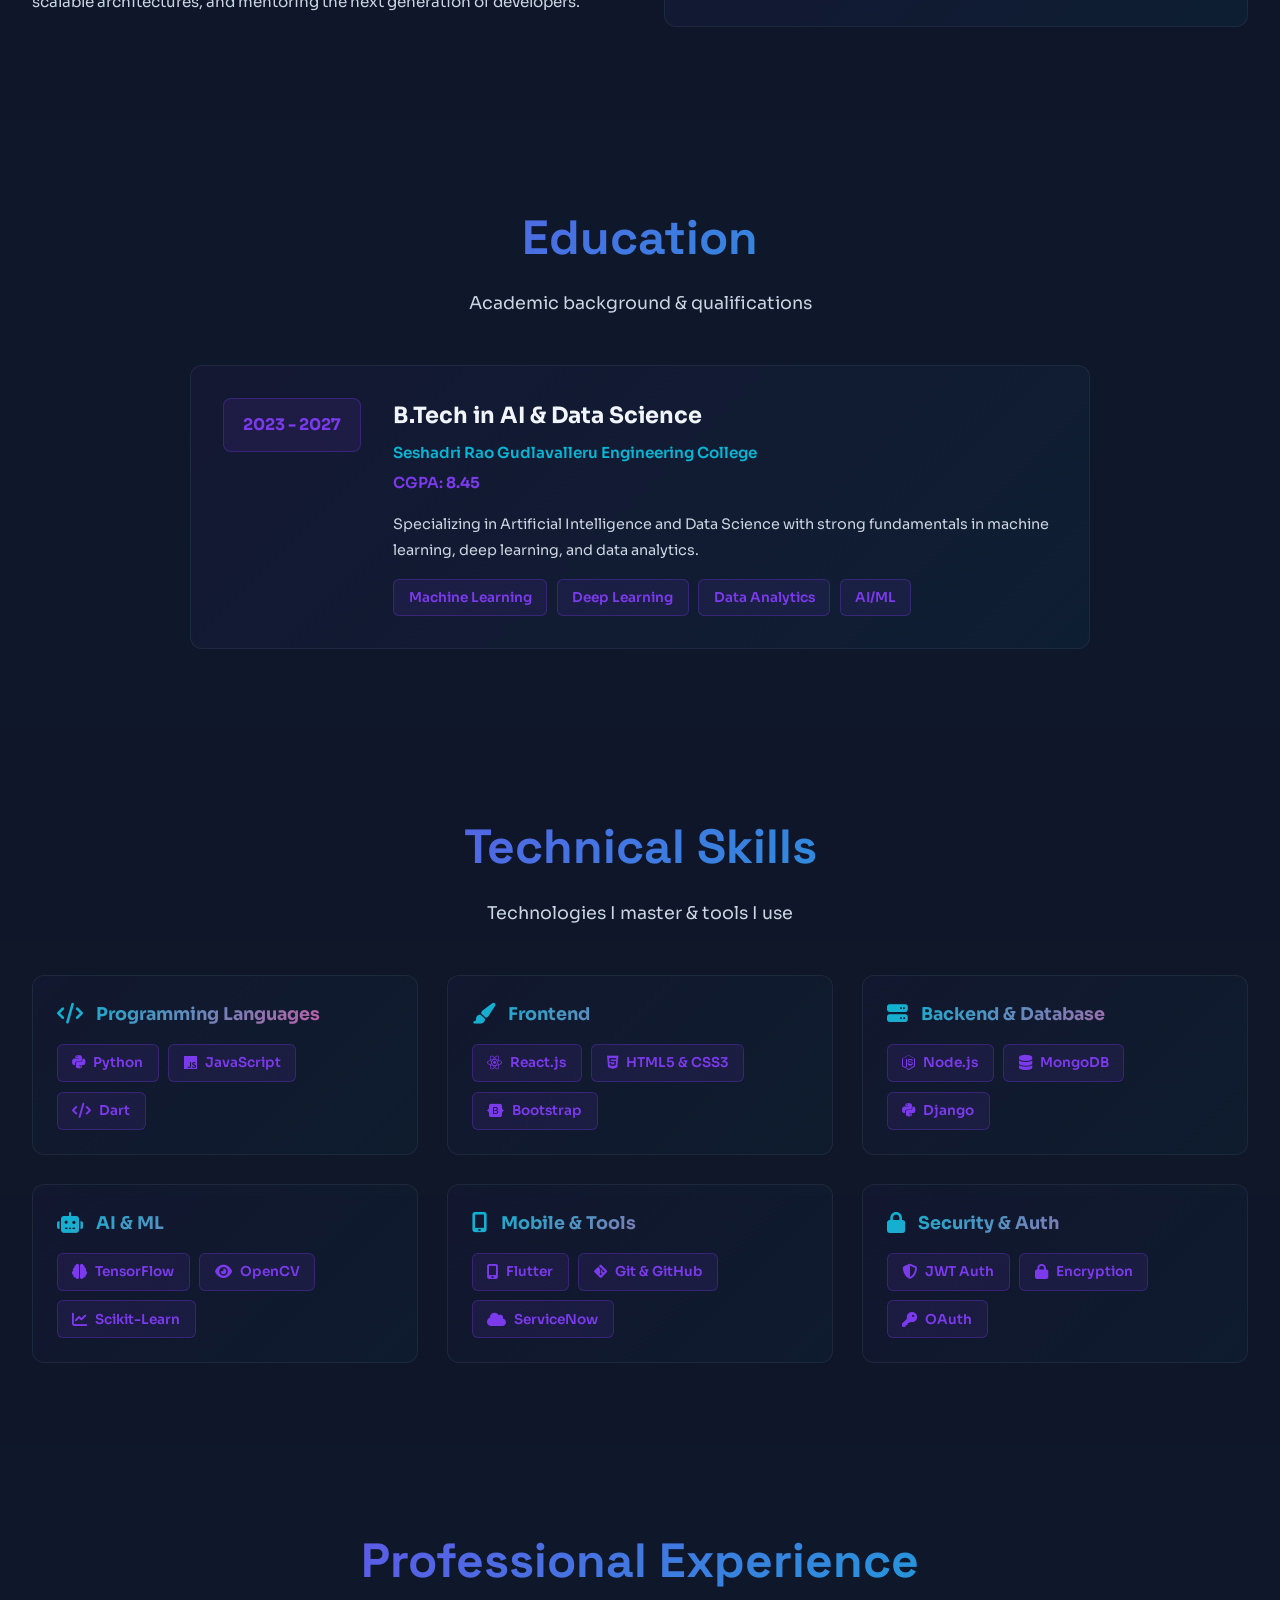
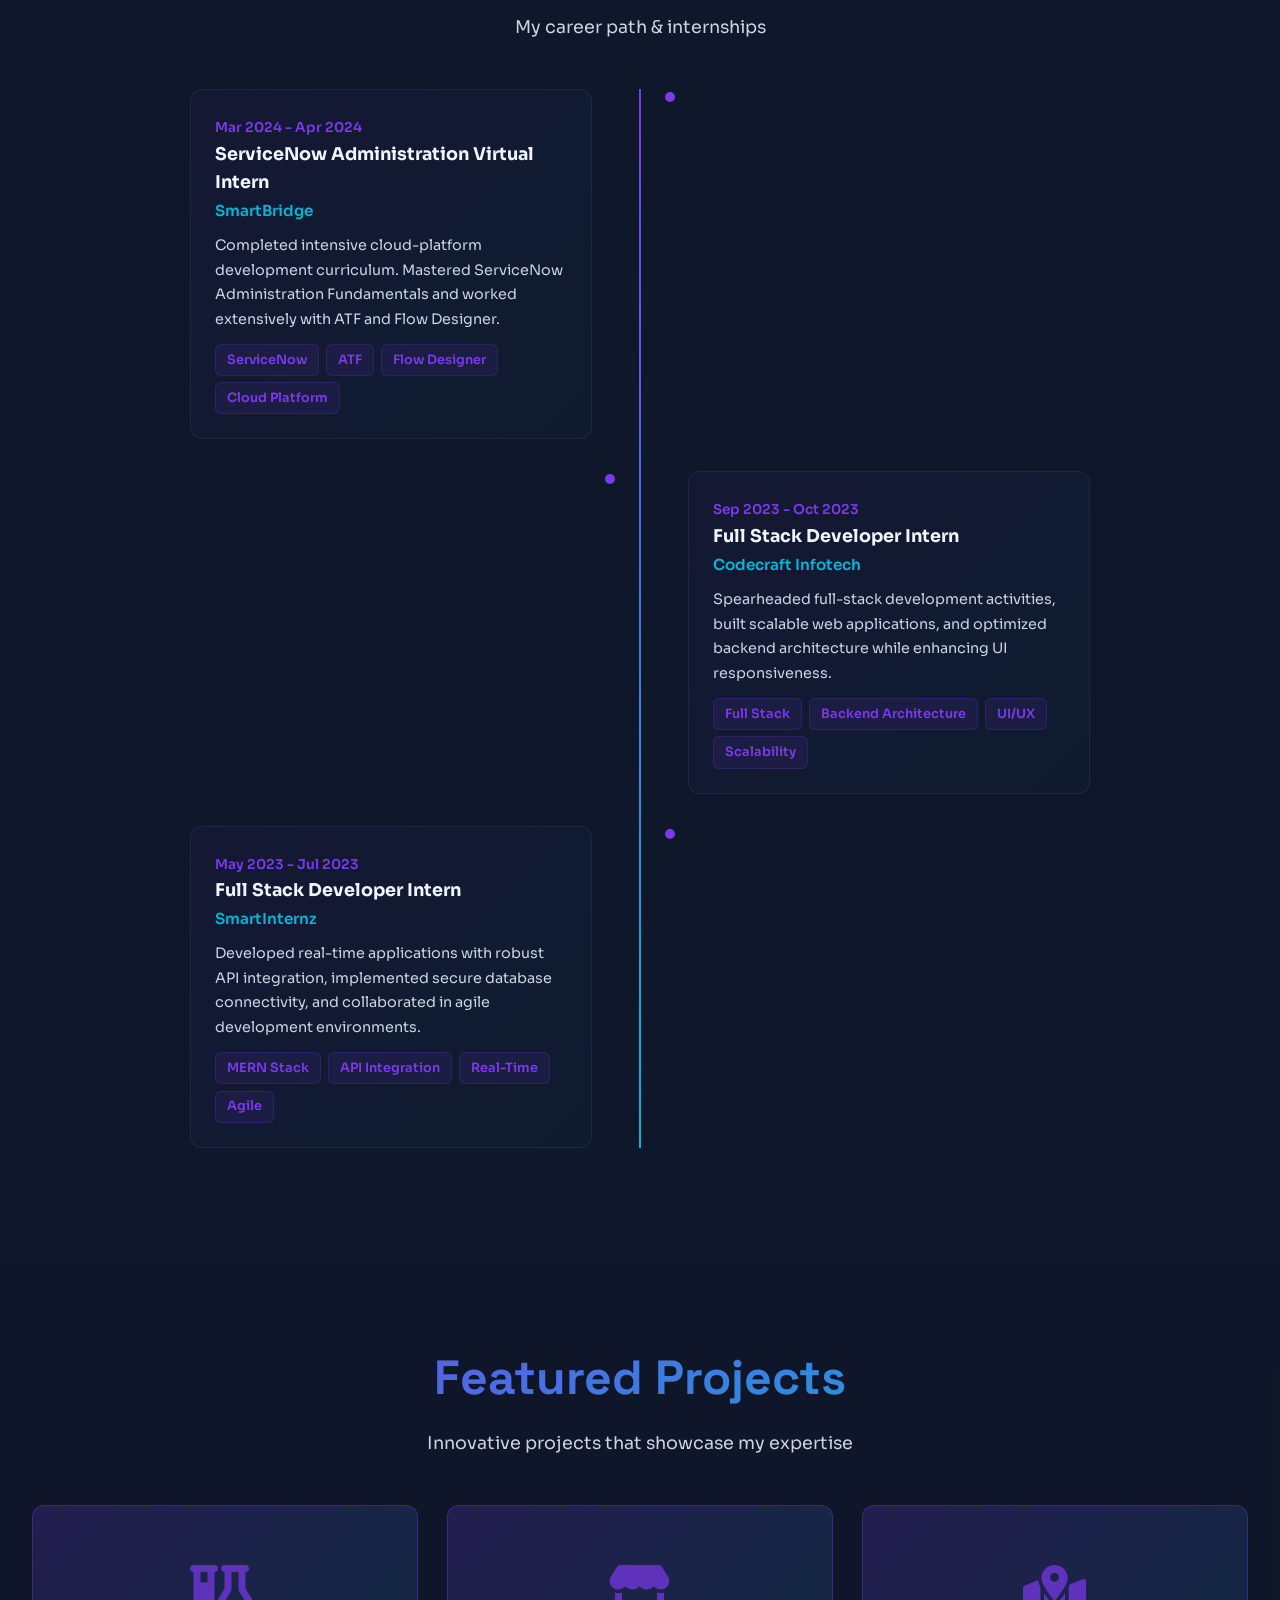
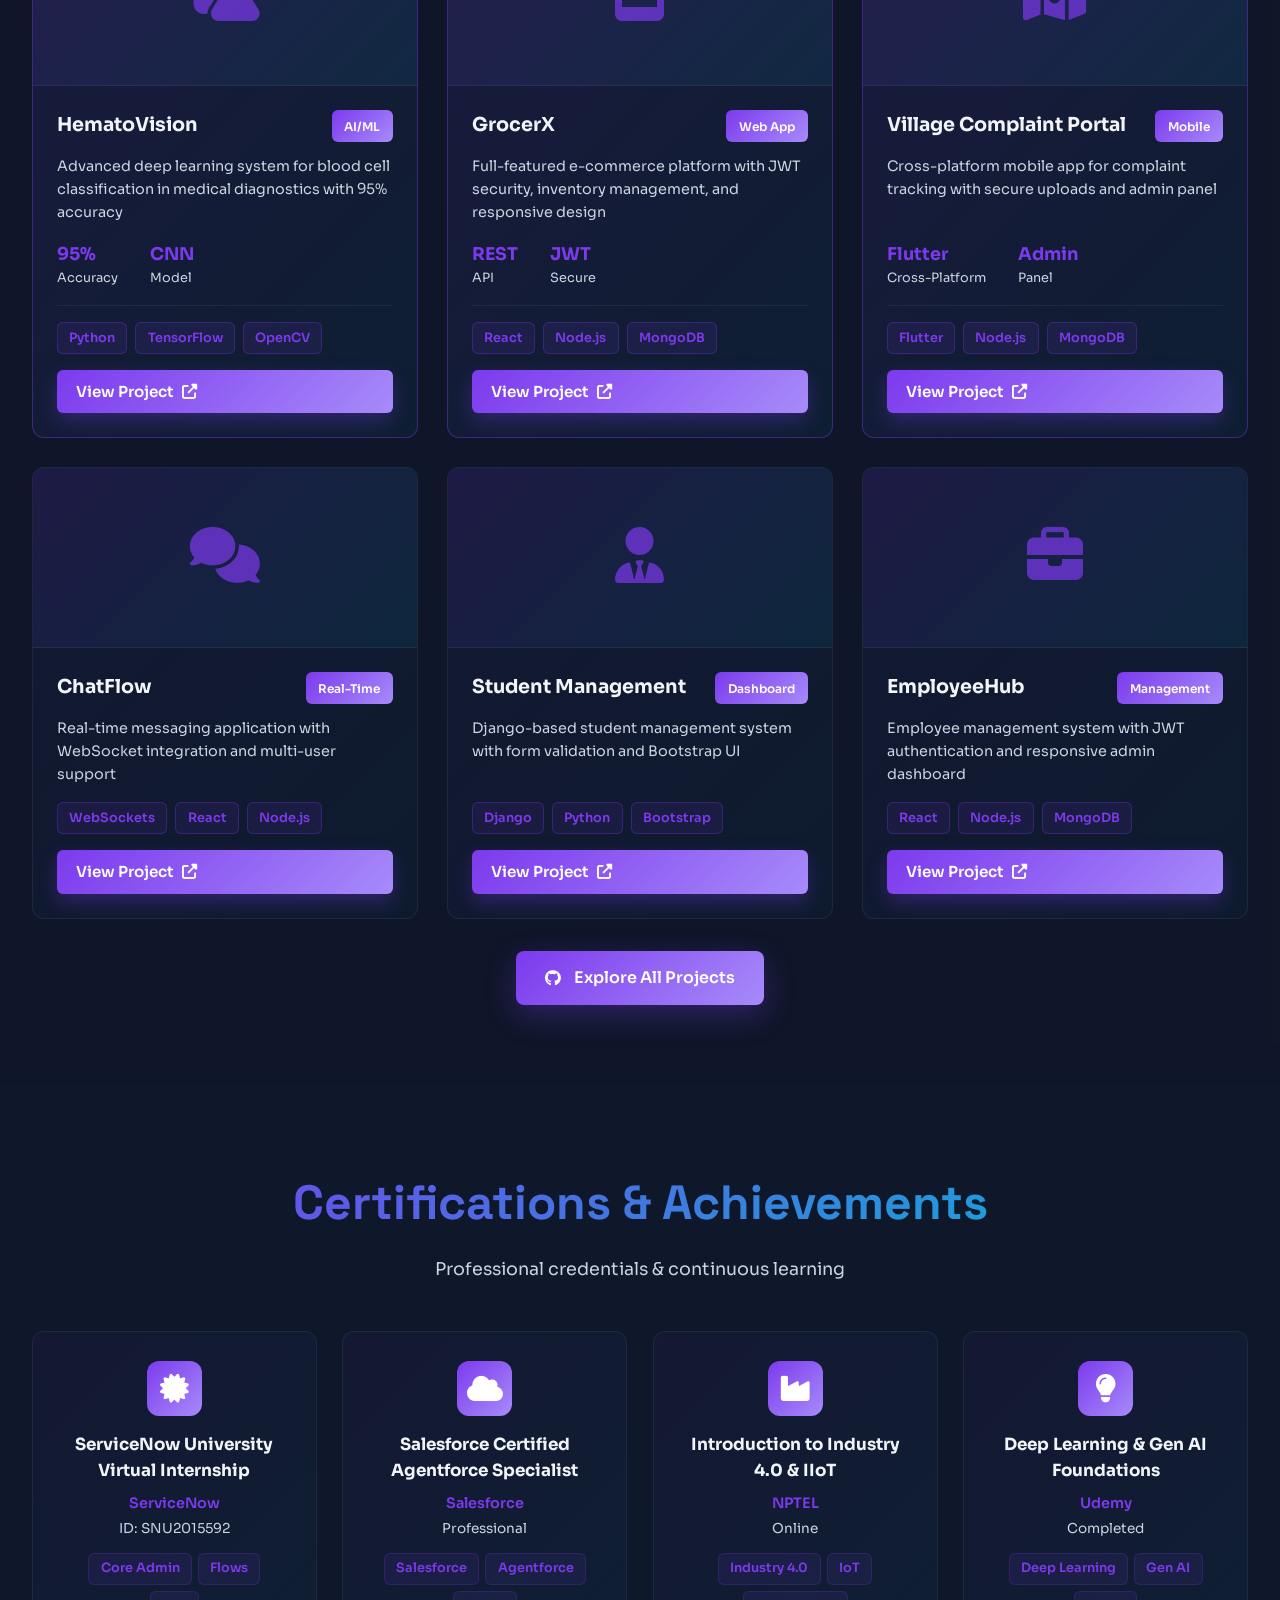
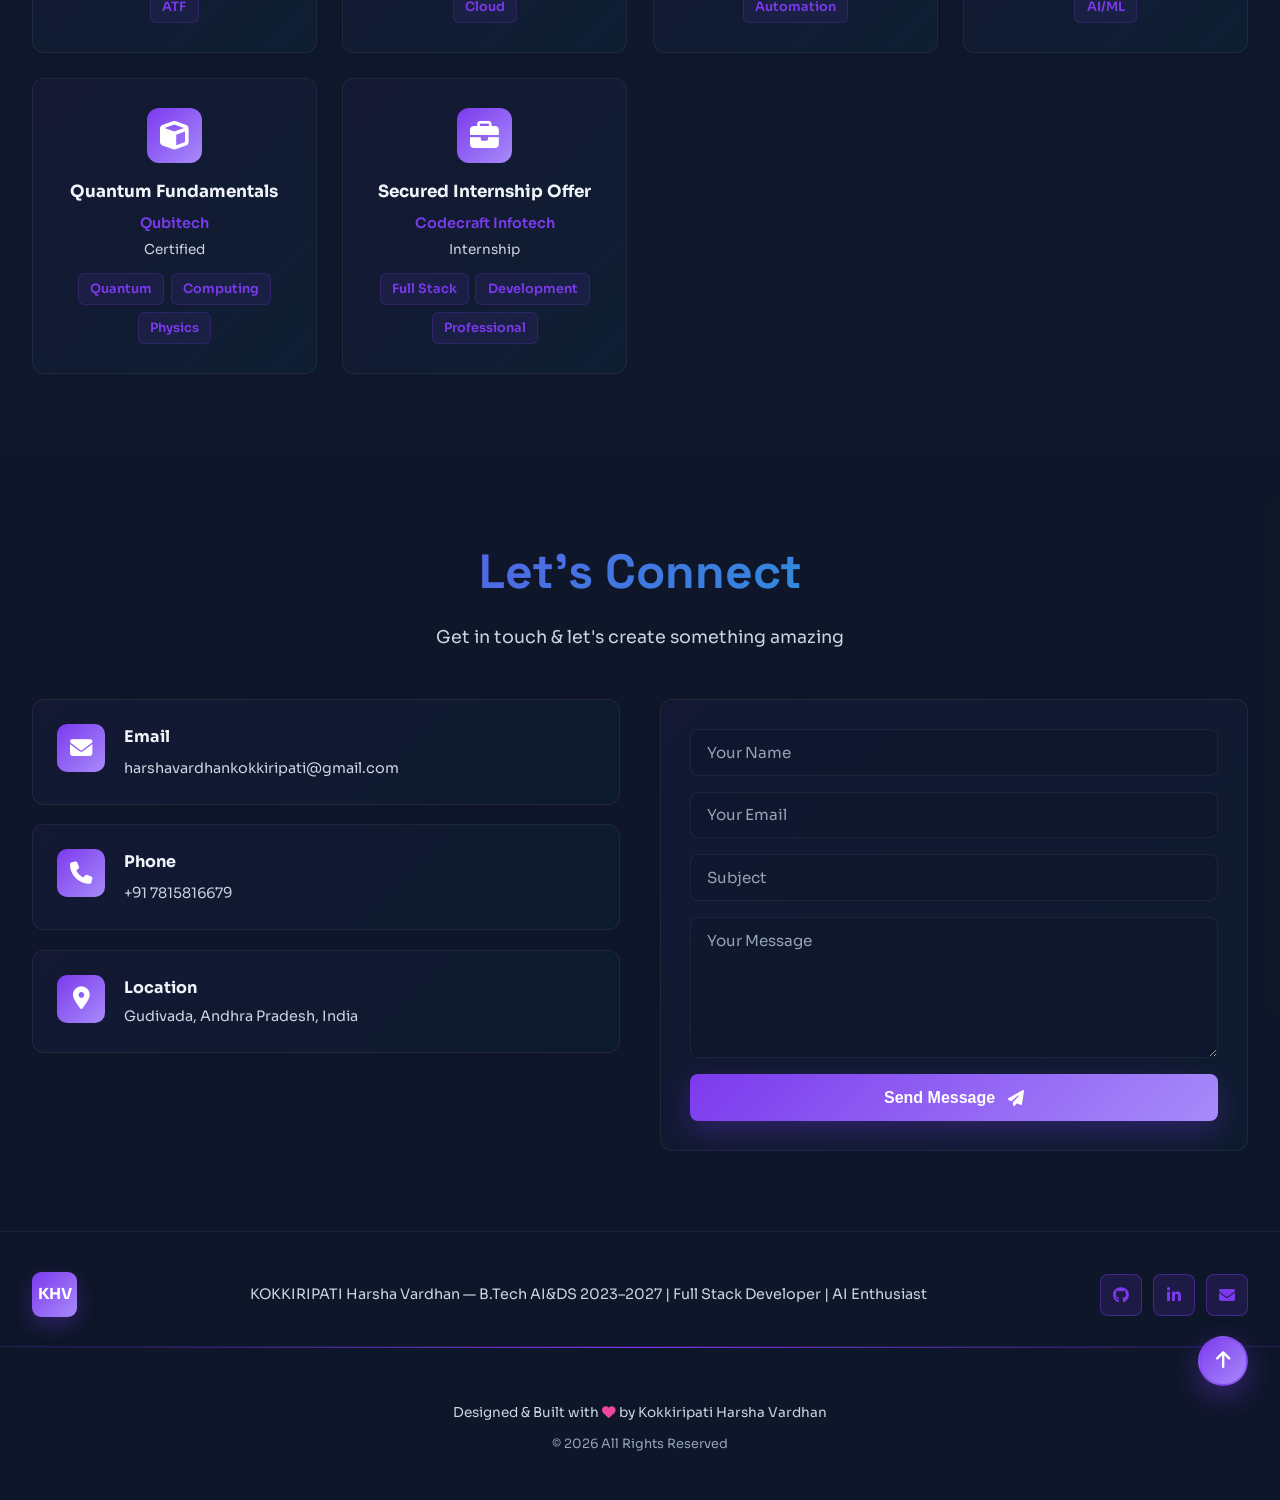
==== commit cbaf7077: "Add Education section with professional styling" ====
--- a/index.html
+++ b/index.html
@@ -30,6 +30,7 @@
             <ul class="nav-menu" id="navMenu">
                 <li><a href="#home" class="nav-link active">Home</a></li>
                 <li><a href="#about" class="nav-link">About</a></li>
+                <li><a href="#education" class="nav-link">Education</a></li>
                 <li><a href="#skills" class="nav-link">Skills</a></li>
                 <li><a href="#experience" class="nav-link">Experience</a></li>
                 <li><a href="#projects" class="nav-link">Projects</a></li>
@@ -199,6 +200,33 @@
         </div>
     </section>
 
+    <!-- Education Section -->
+    <section id="education" class="education section">
+        <div class="section-container">
+            <div class="section-header">
+                <h2 class="section-title">Education</h2>
+                <p class="section-description">Academic background & qualifications</p>
+            </div>
+            <div class="education-grid">
+                <div class="education-card">
+                    <div class="education-year">2023 - 2027</div>
+                    <div class="education-content">
+                        <h3>B.Tech in AI & Data Science</h3>
+                        <p class="institution">Seshadri Rao Gudlavalleru Engineering College</p>
+                        <p class="cgpa">CGPA: <strong>8.45</strong></p>
+                        <p class="description">Specializing in Artificial Intelligence and Data Science with strong fundamentals in machine learning, deep learning, and data analytics.</p>
+                        <div class="education-highlights">
+                            <span>Machine Learning</span>
+                            <span>Deep Learning</span>
+                            <span>Data Analytics</span>
+                            <span>AI/ML</span>
+                        </div>
+                    </div>
+                </div>
+            </div>
+        </div>
+    </section>
+
     <!-- Skills Section -->
     <section id="skills" class="skills section">
         <div class="section-container">
--- a/styles.css
+++ b/styles.css
@@ -2304,3 +2304,115 @@
     bottom: -70px;
     right: 0;
 }
+
+
+/* ==================== EDUCATION SECTION ==================== */
+.education-grid {
+    display: grid;
+    grid-template-columns: 1fr;
+    gap: 2rem;
+    max-width: 900px;
+    margin: 0 auto;
+}
+
+.education-card {
+    background: linear-gradient(135deg, rgba(124, 58, 237, 0.05), rgba(6, 182, 212, 0.05));
+    border: 1px solid var(--border);
+    border-radius: 12px;
+    padding: 2rem;
+    transition: all 0.4s cubic-bezier(0.34, 1.56, 0.64, 1);
+    animation: fadeInUp 0.8s ease;
+    display: flex;
+    gap: 2rem;
+    align-items: flex-start;
+}
+
+.education-card:hover {
+    border-color: var(--primary);
+    background: linear-gradient(135deg, rgba(124, 58, 237, 0.12), rgba(6, 182, 212, 0.08));
+    transform: translateY(-8px);
+    box-shadow: 0 25px 60px rgba(124, 58, 237, 0.2);
+}
+
+.education-year {
+    font-size: 1rem;
+    font-weight: 700;
+    color: var(--primary);
+    min-width: 120px;
+    padding: 0.8rem 1.2rem;
+    background: rgba(124, 58, 237, 0.1);
+    border: 1px solid rgba(124, 58, 237, 0.3);
+    border-radius: 8px;
+    text-align: center;
+}
+
+.education-content {
+    flex: 1;
+}
+
+.education-content h3 {
+    font-size: 1.4rem;
+    color: var(--text-primary);
+    margin-bottom: 0.4rem;
+    font-weight: 700;
+}
+
+.institution {
+    color: var(--secondary);
+    font-weight: 600;
+    margin-bottom: 0.4rem;
+    font-size: 0.95rem;
+}
+
+.cgpa {
+    color: var(--primary);
+    font-weight: 600;
+    margin-bottom: 1rem;
+    font-size: 0.95rem;
+}
+
+.education-content > p.description {
+    color: var(--text-secondary);
+    line-height: 1.8;
+    margin-bottom: 1rem;
+}
+
+.education-highlights {
+    display: flex;
+    flex-wrap: wrap;
+    gap: 0.6rem;
+}
+
+.education-highlights span {
+    background: rgba(124, 58, 237, 0.1);
+    border: 1px solid rgba(124, 58, 237, 0.3);
+    color: var(--primary);
+    padding: 0.4rem 0.9rem;
+    border-radius: 6px;
+    font-size: 0.85rem;
+    font-weight: 600;
+    transition: all 0.3s ease;
+}
+
+.education-highlights span:hover {
+    background: linear-gradient(135deg, var(--primary), var(--primary-light));
+    color: white;
+    border-color: transparent;
+    transform: scale(1.05);
+}
+
+@media (max-width: 768px) {
+    .education-card {
+        flex-direction: column;
+        gap: 1.5rem;
+    }
+
+    .education-year {
+        width: 100%;
+        text-align: center;
+    }
+
+    .education-content h3 {
+        font-size: 1.1rem;
+    }
+}
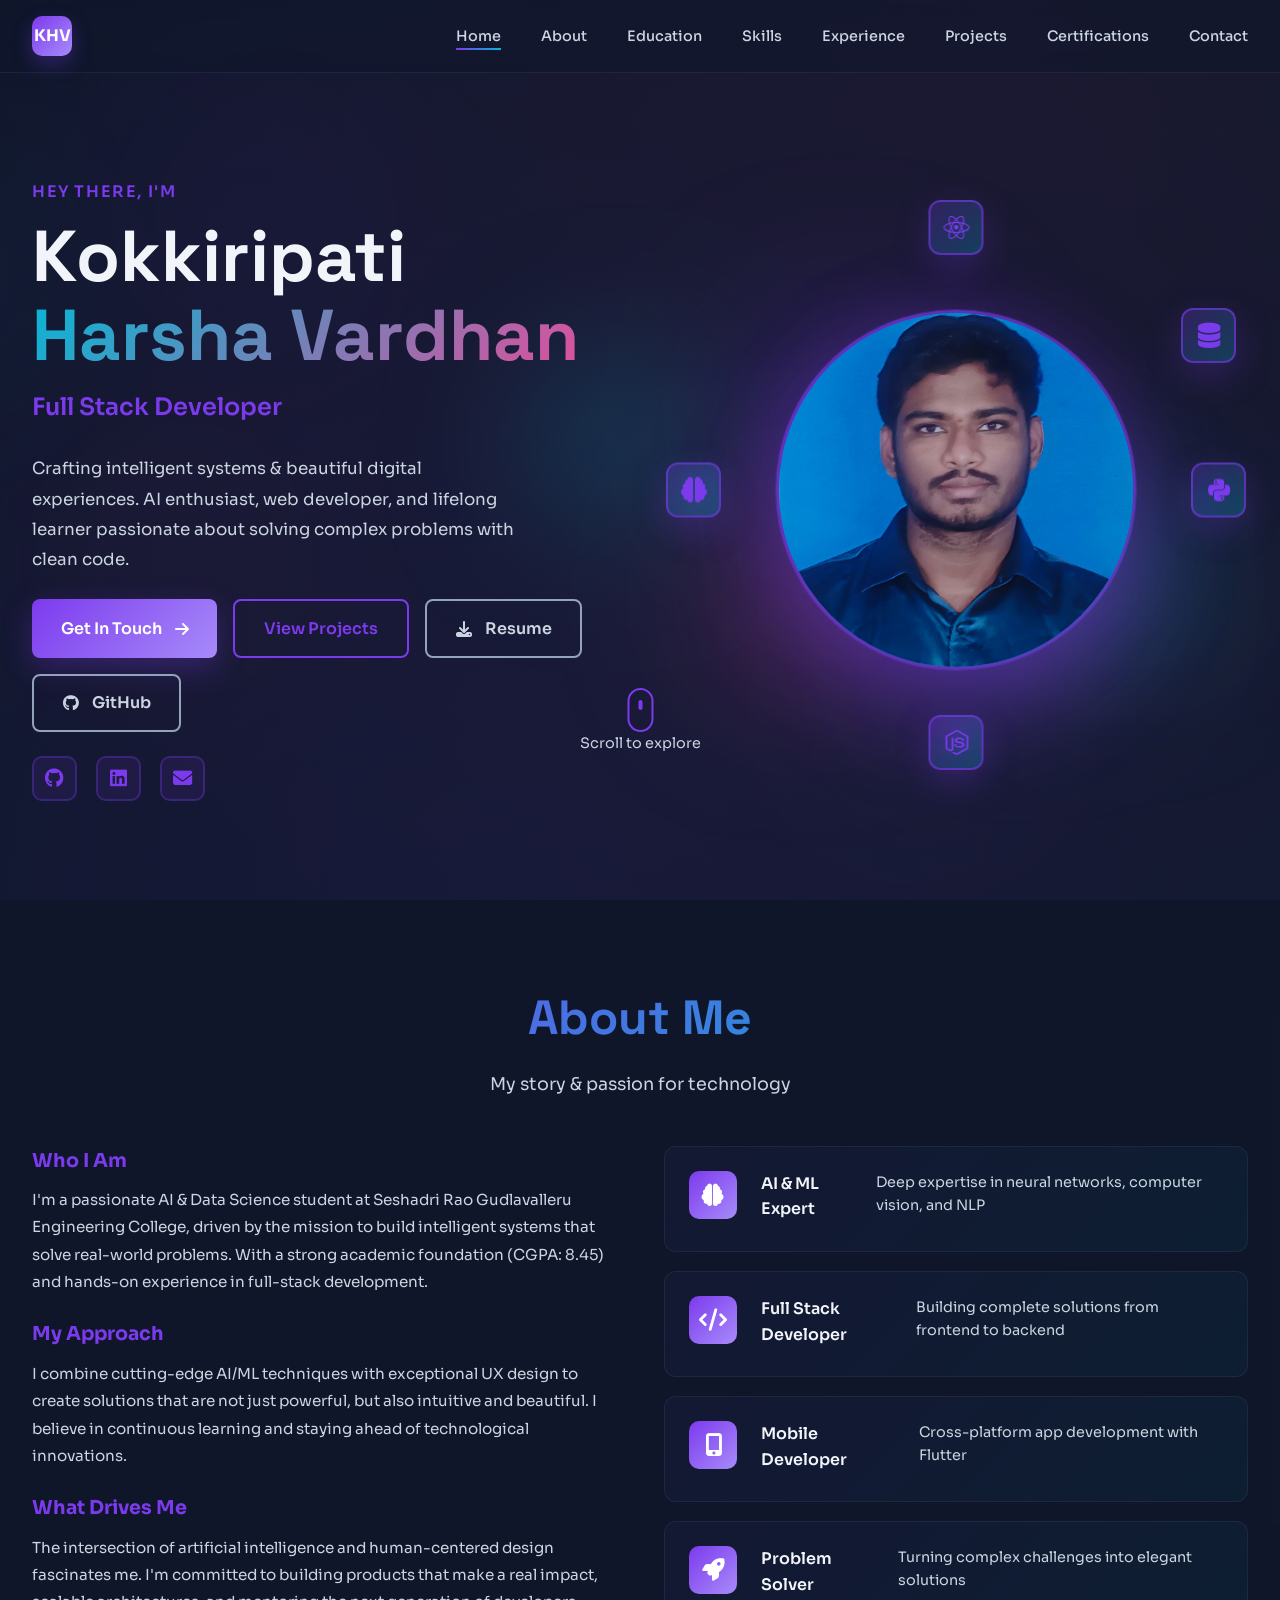
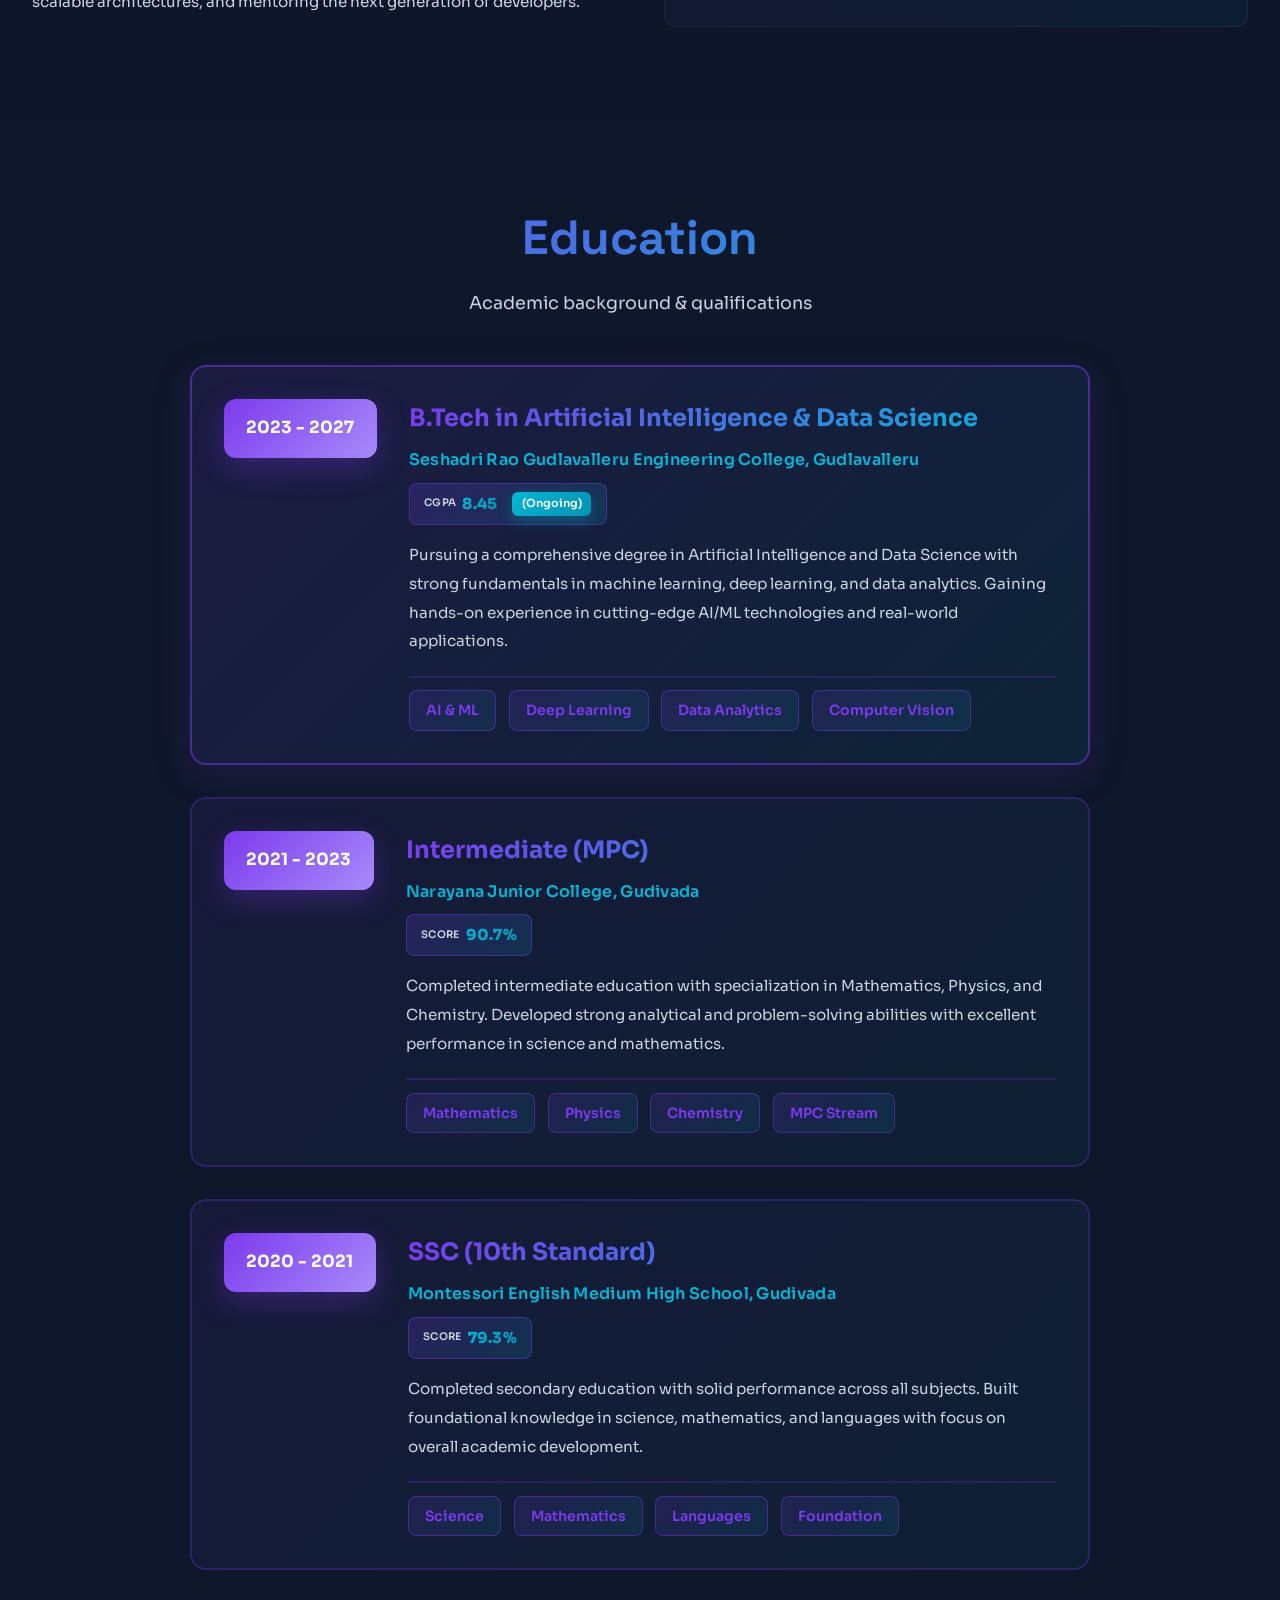
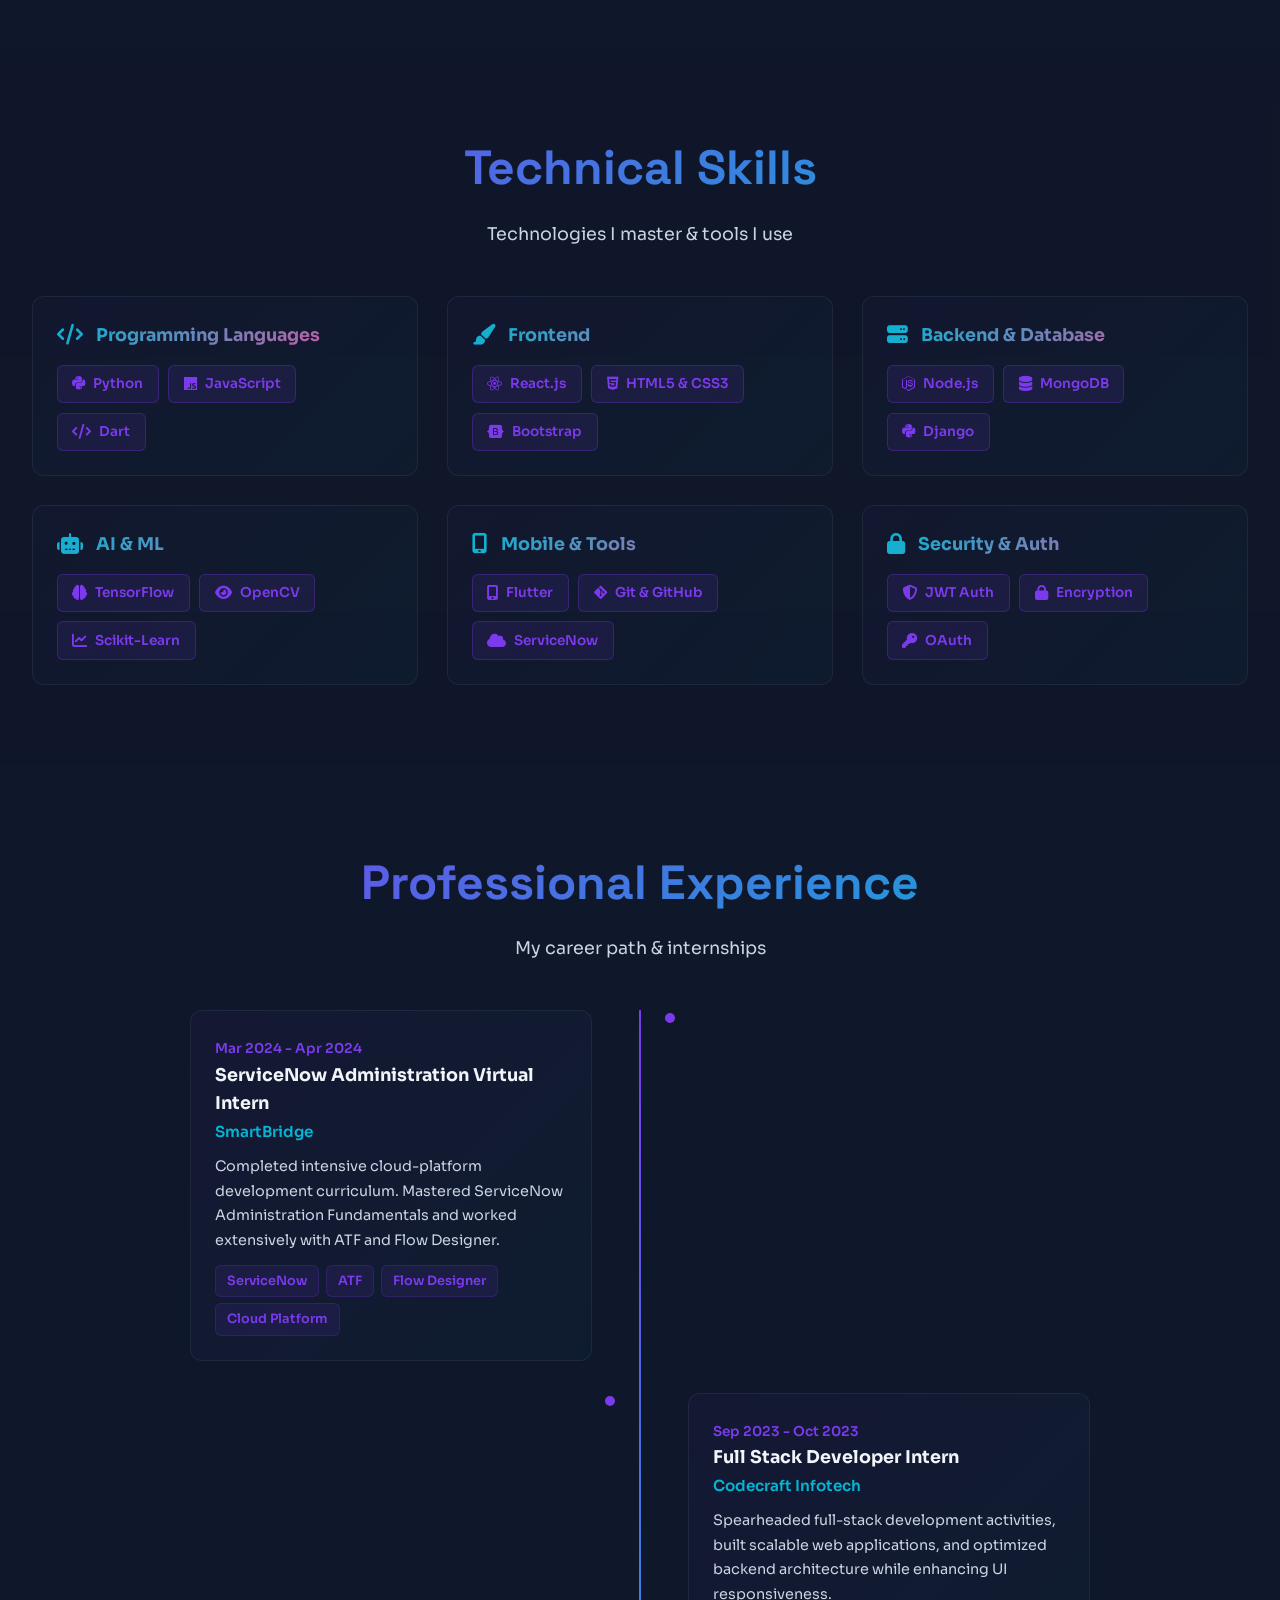
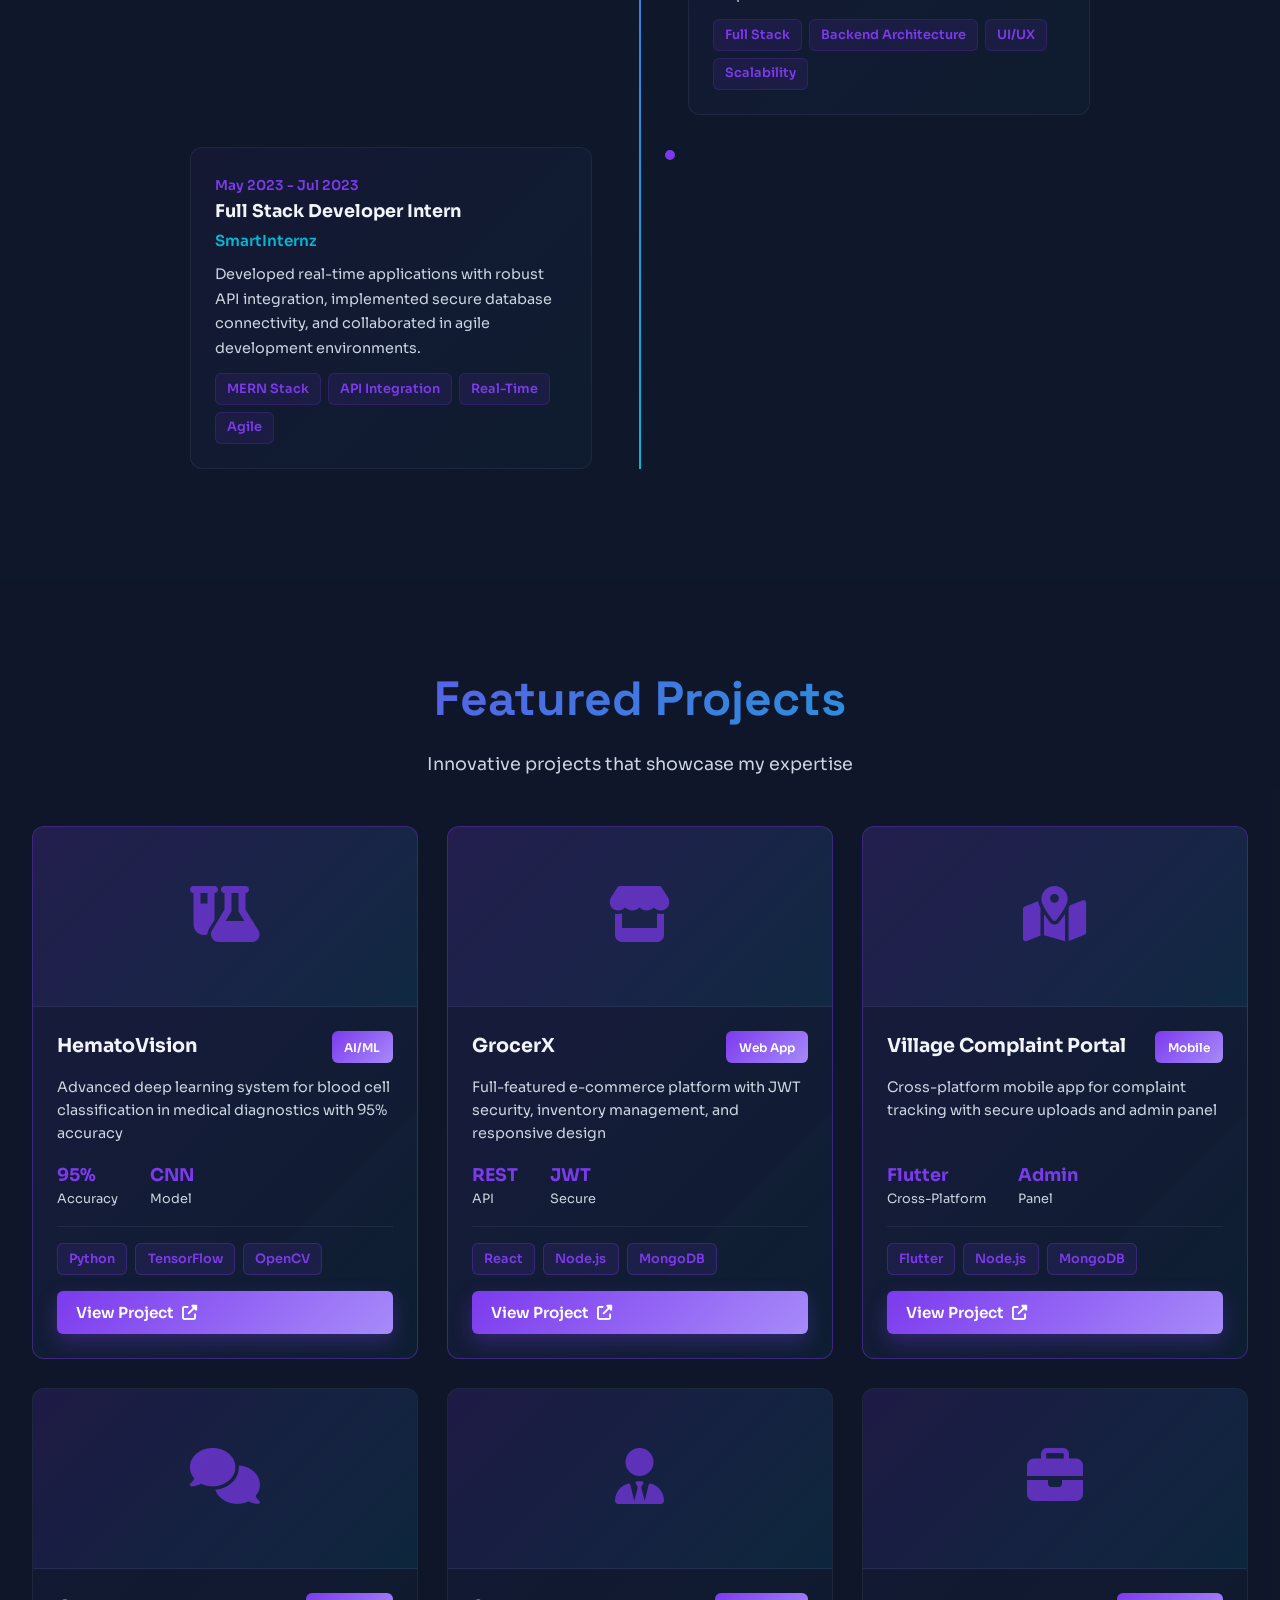
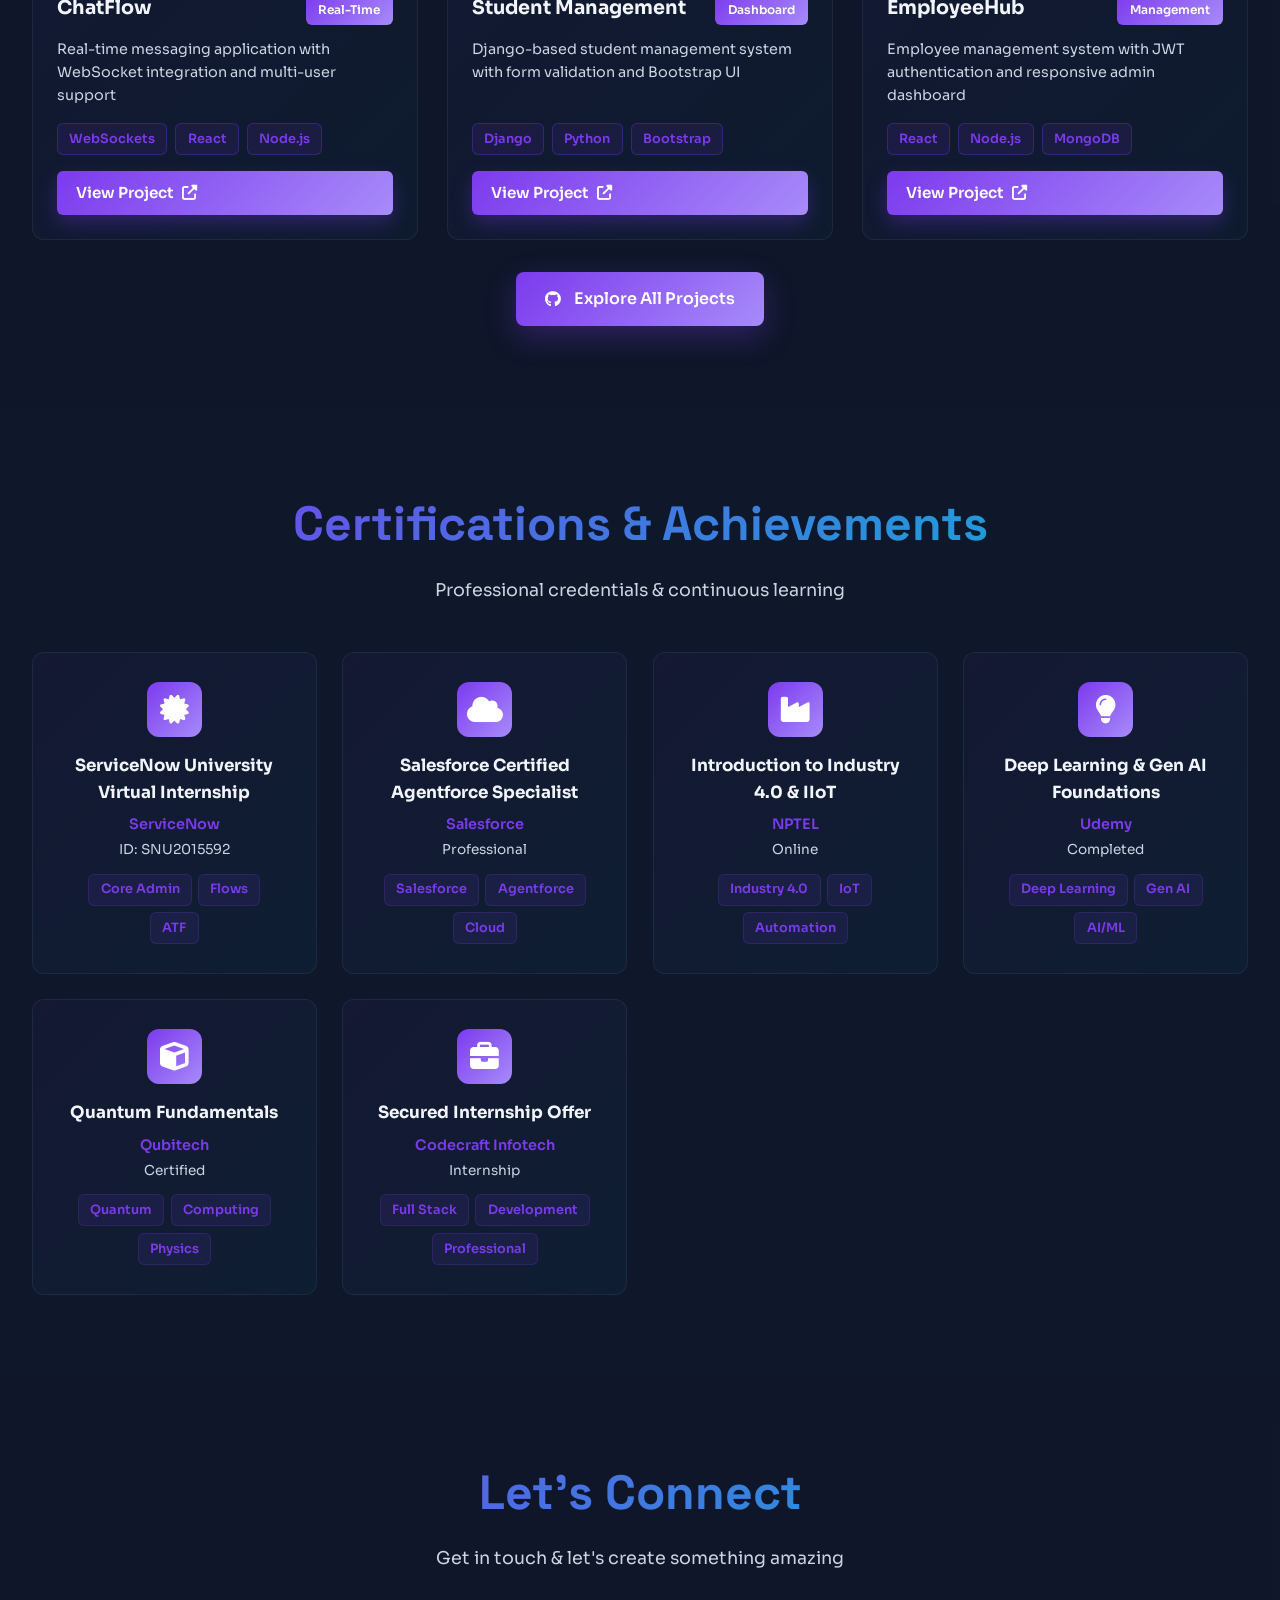
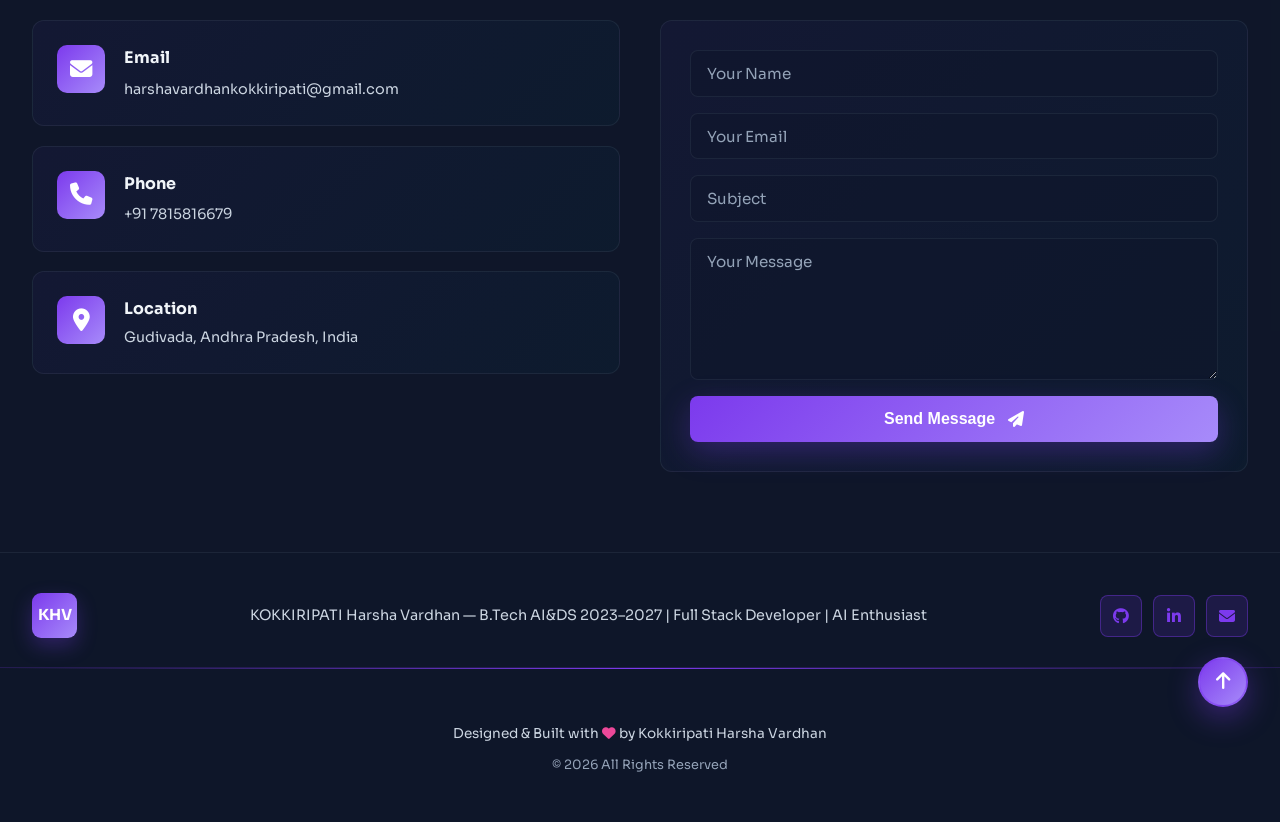
==== commit 74c69d23: "Final updates: Enhanced education section with attractive styling, reduced marks size, and cyan name" ====
--- a/index.html
+++ b/index.html
@@ -208,18 +208,60 @@
                 <p class="section-description">Academic background & qualifications</p>
             </div>
             <div class="education-grid">
-                <div class="education-card">
+                <div class="education-card premium">
                     <div class="education-year">2023 - 2027</div>
                     <div class="education-content">
-                        <h3>B.Tech in AI & Data Science</h3>
-                        <p class="institution">Seshadri Rao Gudlavalleru Engineering College</p>
-                        <p class="cgpa">CGPA: <strong>8.45</strong></p>
-                        <p class="description">Specializing in Artificial Intelligence and Data Science with strong fundamentals in machine learning, deep learning, and data analytics.</p>
+                        <h3>B.Tech in Artificial Intelligence & Data Science</h3>
+                        <p class="institution">Seshadri Rao Gudlavalleru Engineering College, Gudlavalleru</p>
+                        <div class="cgpa-display">
+                            <span class="cgpa-label">CGPA</span>
+                            <span class="cgpa-value">8.45</span>
+                            <span class="status">(Ongoing)</span>
+                        </div>
+                        <p class="description">Pursuing a comprehensive degree in Artificial Intelligence and Data Science with strong fundamentals in machine learning, deep learning, and data analytics. Gaining hands-on experience in cutting-edge AI/ML technologies and real-world applications.</p>
                         <div class="education-highlights">
-                            <span>Machine Learning</span>
+                            <span>AI & ML</span>
                             <span>Deep Learning</span>
                             <span>Data Analytics</span>
-                            <span>AI/ML</span>
+                            <span>Computer Vision</span>
+                        </div>
+                    </div>
+                </div>
+
+                <div class="education-card">
+                    <div class="education-year">2021 - 2023</div>
+                    <div class="education-content">
+                        <h3>Intermediate (MPC)</h3>
+                        <p class="institution">Narayana Junior College, Gudivada</p>
+                        <div class="cgpa-display">
+                            <span class="cgpa-label">Score</span>
+                            <span class="cgpa-value">90.7%</span>
+                        </div>
+                        <p class="description">Completed intermediate education with specialization in Mathematics, Physics, and Chemistry. Developed strong analytical and problem-solving abilities with excellent performance in science and mathematics.</p>
+                        <div class="education-highlights">
+                            <span>Mathematics</span>
+                            <span>Physics</span>
+                            <span>Chemistry</span>
+                            <span>MPC Stream</span>
+                        </div>
+                    </div>
+                </div>
+
+                <div class="education-card">
+                    <div class="education-year">2020 - 2021</div>
+                    <div class="education-content">
+                        <h3>SSC (10th Standard)</h3>
+                        <p class="institution">Montessori English Medium High School, Gudivada</p>
+                        <div class="cgpa-display">
+                            <span class="cgpa-label">Score</span>
+                            <span class="cgpa-value">79.3%</span>
+                        </div>
+                        <p class="description">Completed secondary education with solid performance across all subjects. Built foundational knowledge in science, mathematics, and languages with focus on overall academic development.</p>
+                        <div class="education-highlights">
+                            <span>Science</span>
+                            <span>Mathematics</span>
+                            <span>Languages</span>
+                            <span>Foundation</span>
                         </div>
                     </div>
                 </div>
--- a/styles.css
+++ b/styles.css
@@ -2416,3 +2416,424 @@
         font-size: 1.1rem;
     }
 }
+
+
+/* Status badge for ongoing education */
+.status {
+    display: inline-block;
+    background: linear-gradient(135deg, var(--secondary), #0891b2);
+    color: white;
+    padding: 0.2rem 0.6rem;
+    border-radius: 4px;
+    font-size: 0.75rem;
+    font-weight: 600;
+    margin-left: 0.5rem;
+}
+
+/* Premium card styling */
+.education-card.premium {
+    border-color: rgba(124, 58, 237, 0.4);
+    background: linear-gradient(135deg, rgba(124, 58, 237, 0.08), rgba(6, 182, 212, 0.05));
+}
+
+.education-card.premium:hover {
+    border-color: var(--primary);
+    background: linear-gradient(135deg, rgba(124, 58, 237, 0.15), rgba(6, 182, 212, 0.1));
+}
+
+
+/* ==================== ENHANCED EDUCATION STYLING ==================== */
+
+/* Override previous education styles with better colors */
+.education-card {
+    background: linear-gradient(135deg, rgba(124, 58, 237, 0.08), rgba(6, 182, 212, 0.06)) !important;
+    border: 2px solid rgba(124, 58, 237, 0.25) !important;
+    border-radius: 16px;
+    padding: 2rem;
+    transition: all 0.5s cubic-bezier(0.34, 1.56, 0.64, 1);
+    animation: fadeInUp 0.8s ease;
+    display: flex;
+    gap: 2rem;
+    align-items: flex-start;
+    position: relative;
+    overflow: hidden;
+}
+
+/* Gradient overlay effect */
+.education-card::before {
+    content: '';
+    position: absolute;
+    top: 0;
+    left: -100%;
+    width: 100%;
+    height: 100%;
+    background: linear-gradient(90deg, transparent, rgba(255, 255, 255, 0.05), transparent);
+    transition: left 0.6s ease;
+    pointer-events: none;
+}
+
+.education-card:hover::before {
+    left: 100%;
+}
+
+.education-card:hover {
+    border-color: var(--secondary) !important;
+    background: linear-gradient(135deg, rgba(124, 58, 237, 0.15), rgba(6, 182, 212, 0.12)) !important;
+    transform: translateY(-12px) translateX(4px);
+    box-shadow: 0 30px 80px rgba(6, 182, 212, 0.25);
+}
+
+.education-year {
+    font-size: 1.05rem;
+    font-weight: 700;
+    color: white;
+    min-width: 130px;
+    padding: 1rem 1.4rem;
+    background: linear-gradient(135deg, var(--primary), var(--primary-light)) !important;
+    border: none !important;
+    border-radius: 12px;
+    text-align: center;
+    box-shadow: 0 10px 30px rgba(124, 58, 237, 0.3);
+    transition: all 0.3s ease;
+    position: relative;
+    z-index: 1;
+}
+
+.education-card:hover .education-year {
+    background: linear-gradient(135deg, var(--secondary), #0891b2) !important;
+    transform: scale(1.05);
+    box-shadow: 0 15px 40px rgba(6, 182, 212, 0.4);
+}
+
+.education-content h3 {
+    font-size: 1.5rem;
+    color: var(--text-primary);
+    margin-bottom: 0.6rem;
+    font-weight: 700;
+    background: linear-gradient(135deg, var(--primary), var(--secondary));
+    -webkit-background-clip: text;
+    -webkit-text-fill-color: transparent;
+    background-clip: text;
+}
+
+.institution {
+    color: var(--secondary);
+    font-weight: 600;
+    margin-bottom: 0.6rem;
+    font-size: 1rem;
+    letter-spacing: 0.3px;
+}
+
+.cgpa {
+    color: var(--primary);
+    font-weight: 700;
+    margin-bottom: 1.2rem;
+    font-size: 1rem;
+    display: flex;
+    align-items: center;
+    gap: 0.5rem;
+}
+
+.status {
+    display: inline-block;
+    background: linear-gradient(135deg, var(--secondary), #0891b2);
+    color: white;
+    padding: 0.3rem 0.8rem;
+    border-radius: 6px;
+    font-size: 0.8rem;
+    font-weight: 600;
+    box-shadow: 0 5px 15px rgba(6, 182, 212, 0.3);
+}
+
+.education-content > p.description {
+    color: var(--text-secondary);
+    line-height: 1.9;
+    margin-bottom: 1.2rem;
+    font-size: 0.95rem;
+}
+
+.education-highlights {
+    display: flex;
+    flex-wrap: wrap;
+    gap: 0.8rem;
+    padding-top: 0.8rem;
+    border-top: 2px solid rgba(124, 58, 237, 0.2);
+}
+
+.education-highlights span {
+    background: linear-gradient(135deg, rgba(124, 58, 237, 0.15), rgba(6, 182, 212, 0.1));
+    border: 1.5px solid rgba(124, 58, 237, 0.4);
+    color: var(--primary);
+    padding: 0.5rem 1rem;
+    border-radius: 8px;
+    font-size: 0.88rem;
+    font-weight: 600;
+    transition: all 0.3s cubic-bezier(0.34, 1.56, 0.64, 1);
+    cursor: default;
+}
+
+.education-highlights span:hover {
+    background: linear-gradient(135deg, var(--primary), var(--primary-light));
+    color: white;
+    border-color: var(--primary);
+    transform: scale(1.1) translateY(-2px);
+    box-shadow: 0 10px 25px rgba(124, 58, 237, 0.35);
+}
+
+/* Premium card enhanced */
+.education-card.premium {
+    border-color: rgba(124, 58, 237, 0.5) !important;
+    background: linear-gradient(135deg, rgba(124, 58, 237, 0.12), rgba(6, 182, 212, 0.08)) !important;
+    box-shadow: 0 10px 40px rgba(124, 58, 237, 0.15);
+}
+
+.education-card.premium:hover {
+    border-color: var(--secondary) !important;
+    background: linear-gradient(135deg, rgba(124, 58, 237, 0.2), rgba(6, 182, 212, 0.15)) !important;
+    box-shadow: 0 40px 100px rgba(6, 182, 212, 0.3);
+}
+
+@media (max-width: 768px) {
+    .education-card {
+        flex-direction: column;
+        gap: 1.5rem;
+        padding: 1.5rem;
+    }
+
+    .education-year {
+        width: 100%;
+        text-align: center;
+        min-width: auto;
+    }
+
+    .education-content h3 {
+        font-size: 1.2rem;
+    }
+
+    .education-highlights {
+        gap: 0.6rem;
+    }
+
+    .education-highlights span {
+        padding: 0.4rem 0.8rem;
+        font-size: 0.8rem;
+    }
+}
+
+
+/* ==================== ENHANCED MARKS/CGPA STYLING ==================== */
+
+.cgpa {
+    color: var(--text-primary);
+    font-weight: 700;
+    margin-bottom: 1.2rem;
+    font-size: 1.1rem;
+    display: flex;
+    align-items: center;
+    gap: 0.8rem;
+    padding: 1rem 1.2rem;
+    background: linear-gradient(135deg, rgba(124, 58, 237, 0.1), rgba(6, 182, 212, 0.08));
+    border-left: 4px solid var(--secondary);
+    border-radius: 8px;
+    transition: all 0.3s ease;
+    position: relative;
+    overflow: hidden;
+}
+
+.cgpa::before {
+    content: '';
+    position: absolute;
+    top: 0;
+    left: -100%;
+    width: 100%;
+    height: 100%;
+    background: linear-gradient(90deg, transparent, rgba(6, 182, 212, 0.15), transparent);
+    transition: left 0.6s ease;
+}
+
+.cgpa:hover::before {
+    left: 100%;
+}
+
+.education-card:hover .cgpa {
+    background: linear-gradient(135deg, rgba(124, 58, 237, 0.15), rgba(6, 182, 212, 0.12));
+    border-left-color: var(--primary);
+    transform: translateX(4px);
+    box-shadow: 0 8px 20px rgba(124, 58, 237, 0.2);
+}
+
+.cgpa strong {
+    font-size: 1.3rem;
+    background: linear-gradient(135deg, var(--secondary), #0891b2);
+    -webkit-background-clip: text;
+    -webkit-text-fill-color: transparent;
+    background-clip: text;
+    padding: 0.2rem 0.6rem;
+    border-radius: 4px;
+    display: inline-block;
+    font-weight: 800;
+    letter-spacing: 1px;
+    text-shadow: 0 2px 4px rgba(0, 0, 0, 0.1);
+}
+
+.education-card:hover .cgpa strong {
+    filter: drop-shadow(0 4px 12px rgba(6, 182, 212, 0.4));
+}
+
+/* Add percentage icon or indicator */
+.cgpa::after {
+    content: '📊';
+    font-size: 1.2rem;
+    margin-left: 0.5rem;
+    animation: bounce 2s ease-in-out infinite;
+}
+
+@keyframes bounce {
+    0%, 100% { transform: translateY(0); }
+    50% { transform: translateY(-4px); }
+}
+
+/* Alternative styling for marks display */
+.marks-badge {
+    display: inline-block;
+    background: linear-gradient(135deg, var(--secondary), #0891b2);
+    color: white;
+    padding: 0.6rem 1.2rem;
+    border-radius: 8px;
+    font-weight: 700;
+    font-size: 1rem;
+    box-shadow: 0 8px 20px rgba(6, 182, 212, 0.3);
+    transition: all 0.3s ease;
+}
+
+.marks-badge:hover {
+    transform: scale(1.08) translateY(-2px);
+    box-shadow: 0 12px 30px rgba(6, 182, 212, 0.4);
+}
+
+/* Enhanced percentage display */
+.percentage-display {
+    display: inline-flex;
+    align-items: center;
+    justify-content: center;
+    width: 80px;
+    height: 80px;
+    border-radius: 50%;
+    background: conic-gradient(
+        var(--secondary) 0deg,
+        var(--secondary) calc(360deg * var(--percentage)),
+        rgba(124, 58, 237, 0.1) calc(360deg * var(--percentage)),
+        rgba(124, 58, 237, 0.1) 360deg
+    );
+    box-shadow: 0 10px 30px rgba(6, 182, 212, 0.3), inset 0 0 20px rgba(0, 0, 0, 0.1);
+    position: relative;
+    font-weight: 700;
+    color: var(--secondary);
+    font-size: 1.2rem;
+}
+
+.percentage-display::after {
+    content: '%';
+    font-size: 0.8rem;
+    margin-left: 2px;
+}
+
+/* Enhanced CGPA display with star icon */
+.cgpa-display {
+    display: inline-flex;
+    align-items: center;
+    gap: 0.6rem;
+    background: linear-gradient(135deg, rgba(124, 58, 237, 0.2), rgba(6, 182, 212, 0.15));
+    padding: 0.8rem 1.4rem;
+    border-radius: 10px;
+    border: 2px solid rgba(124, 58, 237, 0.4);
+    transition: all 0.3s ease;
+}
+
+.cgpa-display:hover {
+    background: linear-gradient(135deg, rgba(124, 58, 237, 0.3), rgba(6, 182, 212, 0.2));
+    border-color: var(--secondary);
+    transform: scale(1.05);
+    box-shadow: 0 10px 25px rgba(124, 58, 237, 0.25);
+}
+
+.cgpa-value {
+    font-size: 1.4rem;
+    font-weight: 800;
+    background: linear-gradient(135deg, var(--secondary), #0891b2);
+    -webkit-background-clip: text;
+    -webkit-text-fill-color: transparent;
+    background-clip: text;
+    letter-spacing: 1px;
+}
+
+.cgpa-label {
+    font-size: 0.85rem;
+    color: var(--text-secondary);
+    font-weight: 600;
+    text-transform: uppercase;
+    letter-spacing: 0.5px;
+}
+
+/* Animated counter for marks */
+@keyframes countUp {
+    from { --num: 0; }
+    to { --num: var(--target); }
+}
+
+.mark-counter {
+    font-weight: 800;
+    font-size: 1.3rem;
+    background: linear-gradient(135deg, var(--primary), var(--secondary));
+    -webkit-background-clip: text;
+    -webkit-text-fill-color: transparent;
+    background-clip: text;
+    display: inline-block;
+    animation: countUp 2s ease-out;
+}
+
+
+/* ==================== REDUCED MARKS SIZE ==================== */
+
+.cgpa-display {
+    display: inline-flex;
+    align-items: center;
+    gap: 0.4rem;
+    background: linear-gradient(135deg, rgba(124, 58, 237, 0.2), rgba(6, 182, 212, 0.15)) !important;
+    padding: 0.5rem 0.9rem !important;
+    border-radius: 8px !important;
+    border: 1.5px solid rgba(124, 58, 237, 0.4) !important;
+    transition: all 0.3s ease;
+    margin-bottom: 1rem;
+    width: fit-content;
+}
+
+.cgpa-display:hover {
+    background: linear-gradient(135deg, rgba(124, 58, 237, 0.3), rgba(6, 182, 212, 0.2)) !important;
+    border-color: var(--secondary) !important;
+    transform: scale(1.02);
+    box-shadow: 0 6px 15px rgba(124, 58, 237, 0.2);
+}
+
+.cgpa-value {
+    font-size: 0.95rem !important;
+    font-weight: 800;
+    background: linear-gradient(135deg, var(--secondary), #0891b2);
+    -webkit-background-clip: text;
+    -webkit-text-fill-color: transparent;
+    background-clip: text;
+    letter-spacing: 0.3px;
+}
+
+.cgpa-label {
+    font-size: 0.65rem !important;
+    color: var(--text-secondary);
+    font-weight: 600;
+    text-transform: uppercase;
+    letter-spacing: 0.2px;
+}
+
+.status {
+    font-size: 0.7rem !important;
+    padding: 0.2rem 0.6rem !important;
+}
